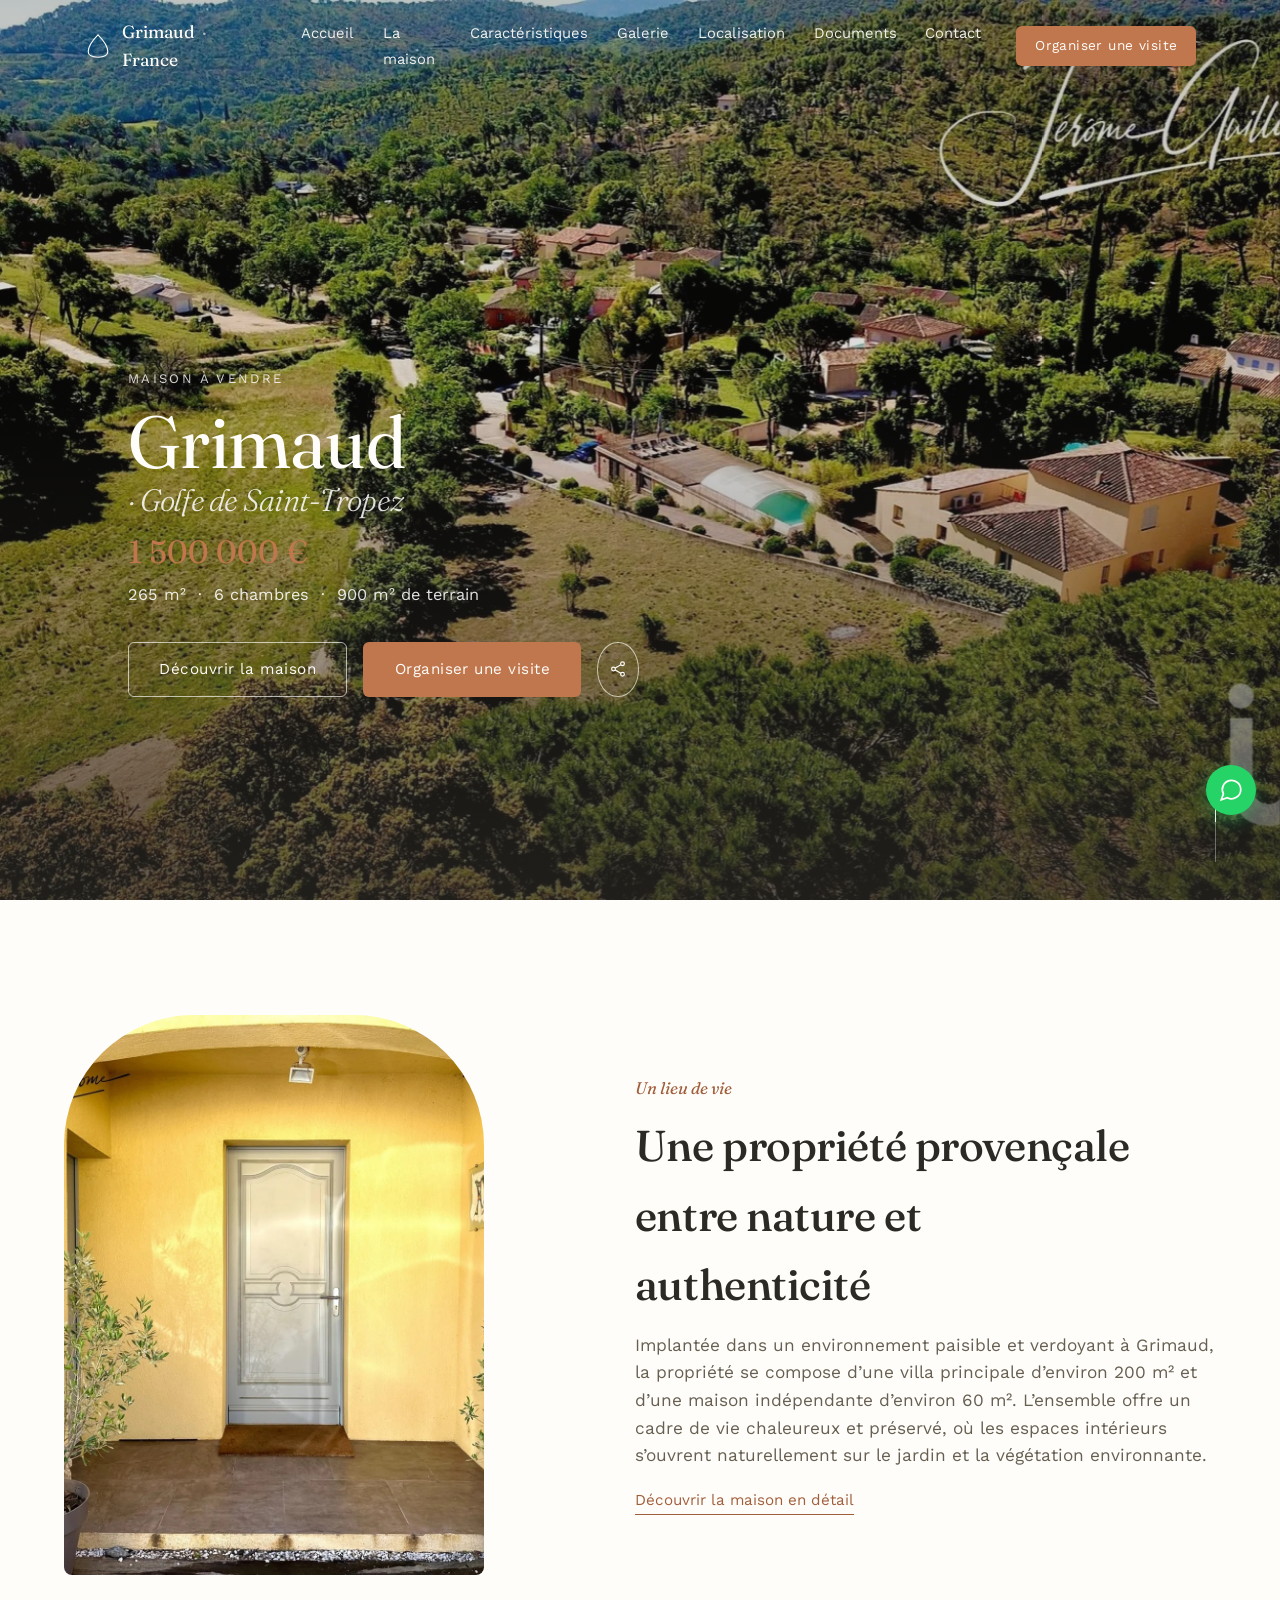
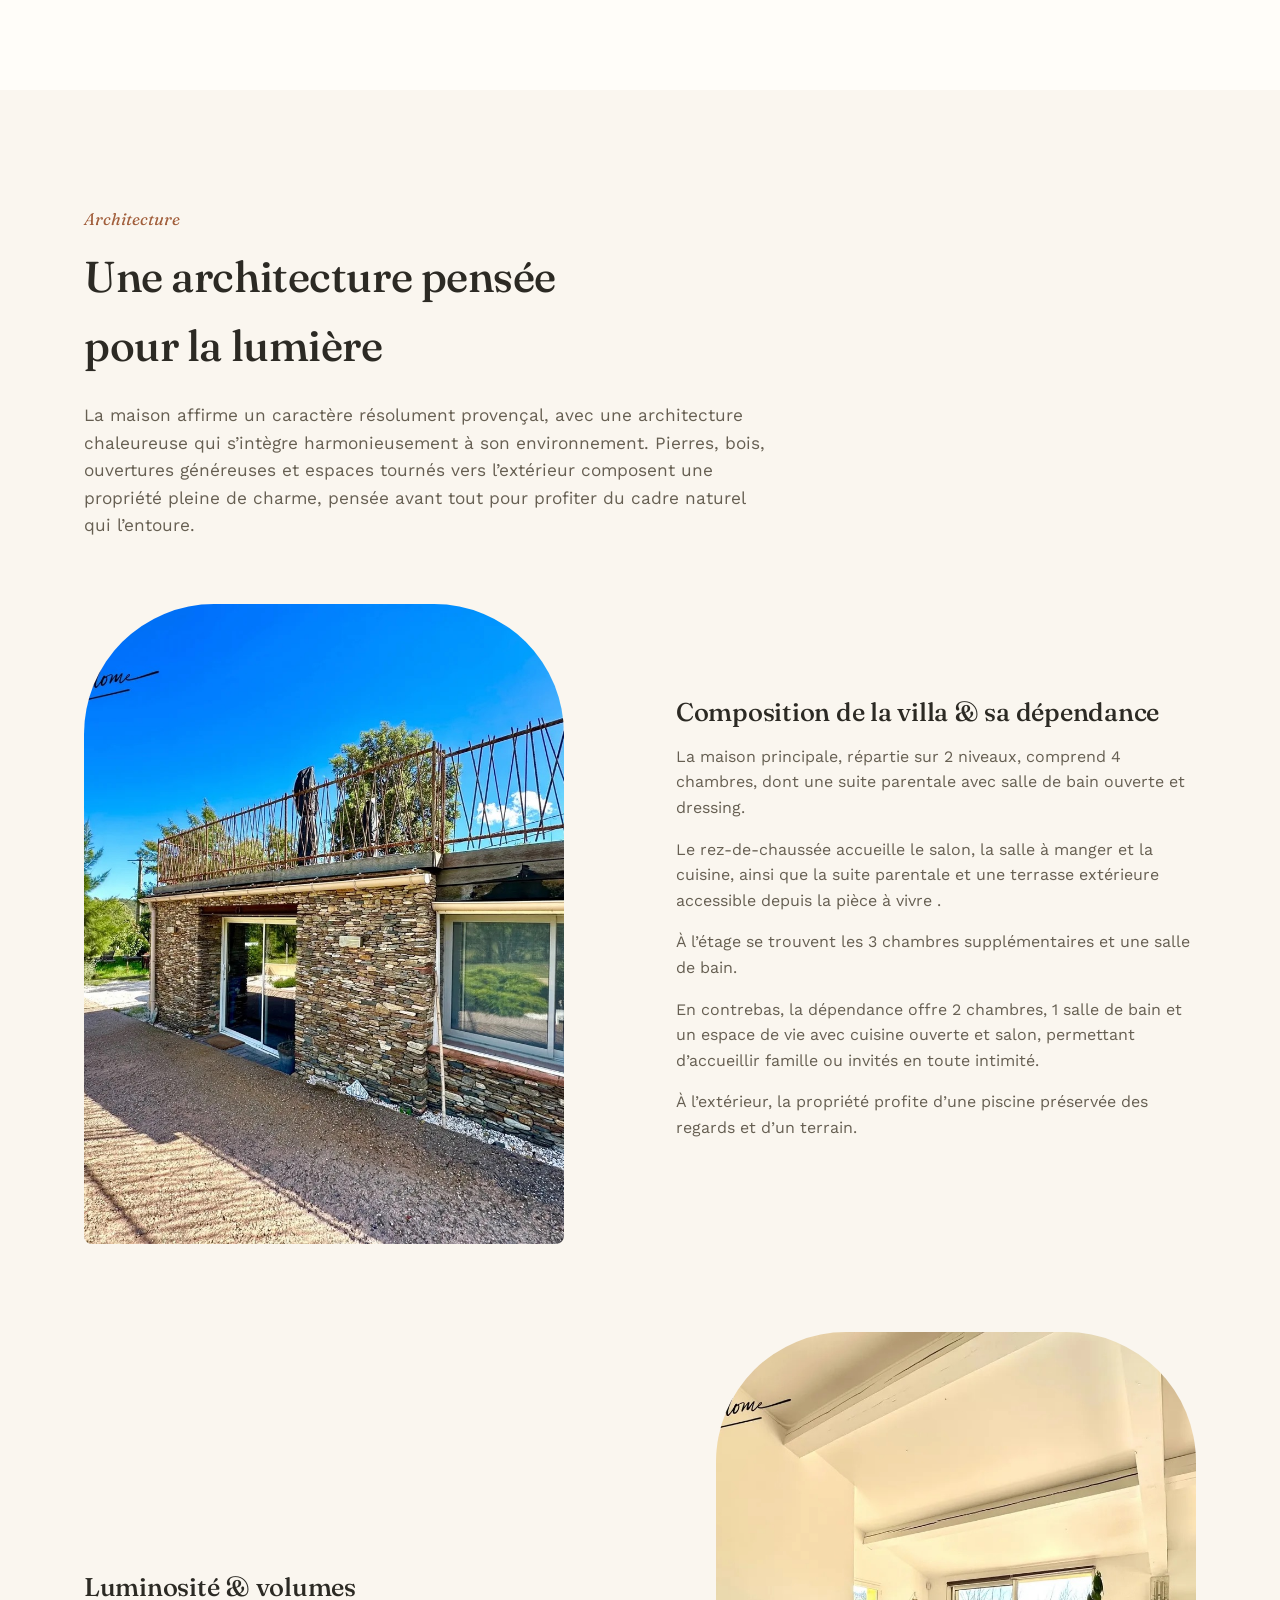
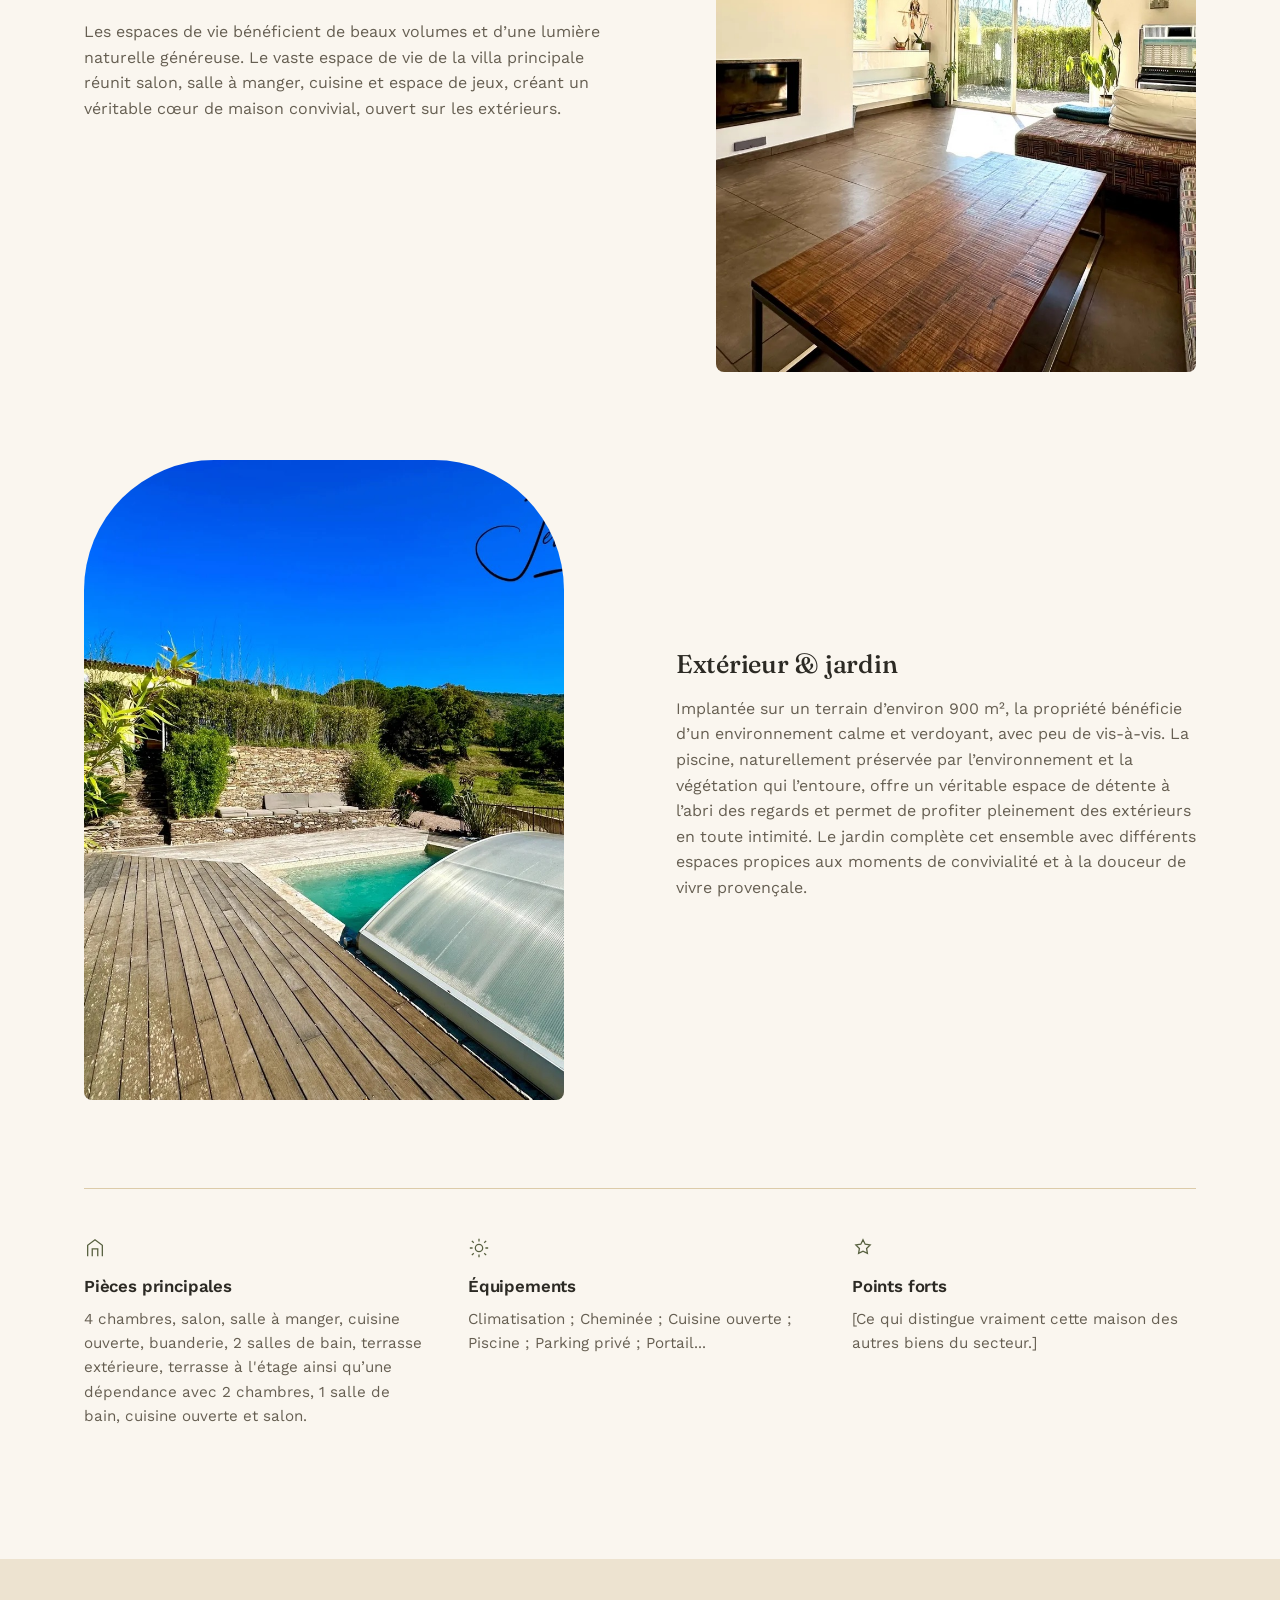
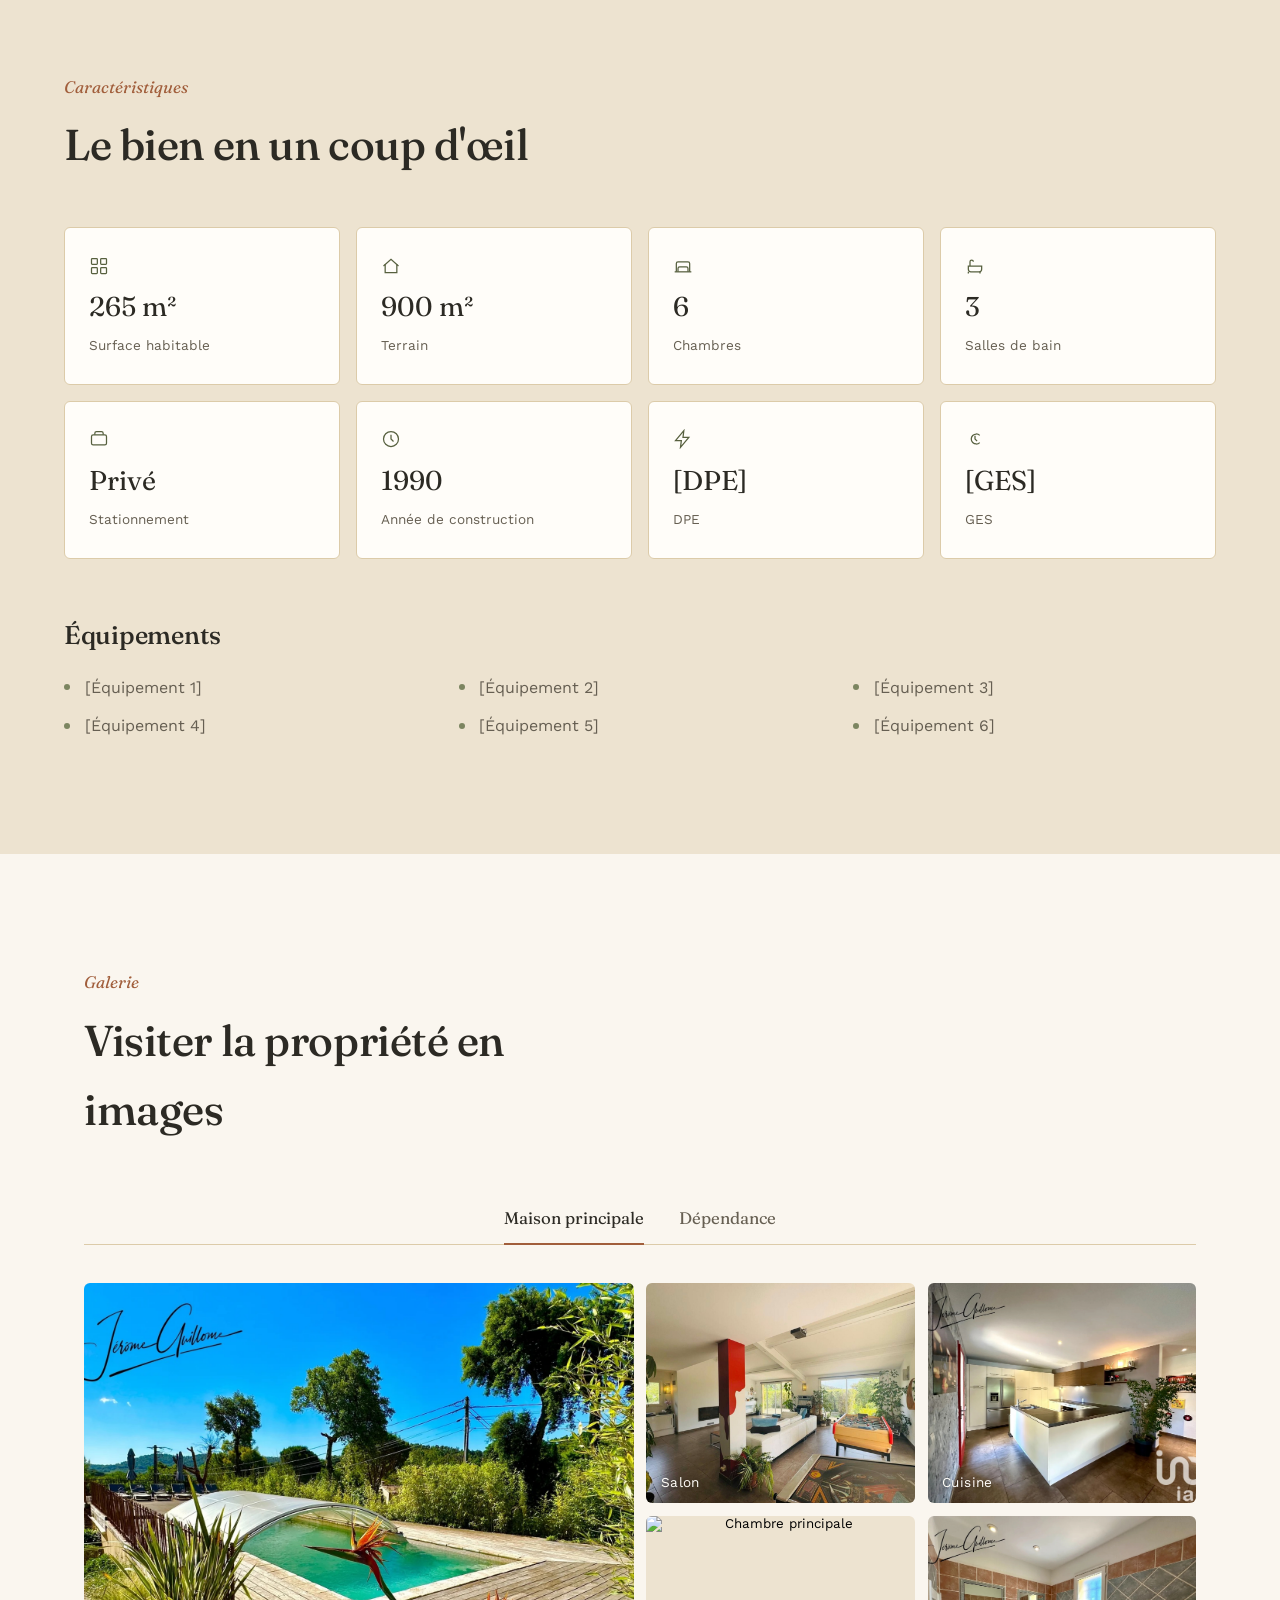
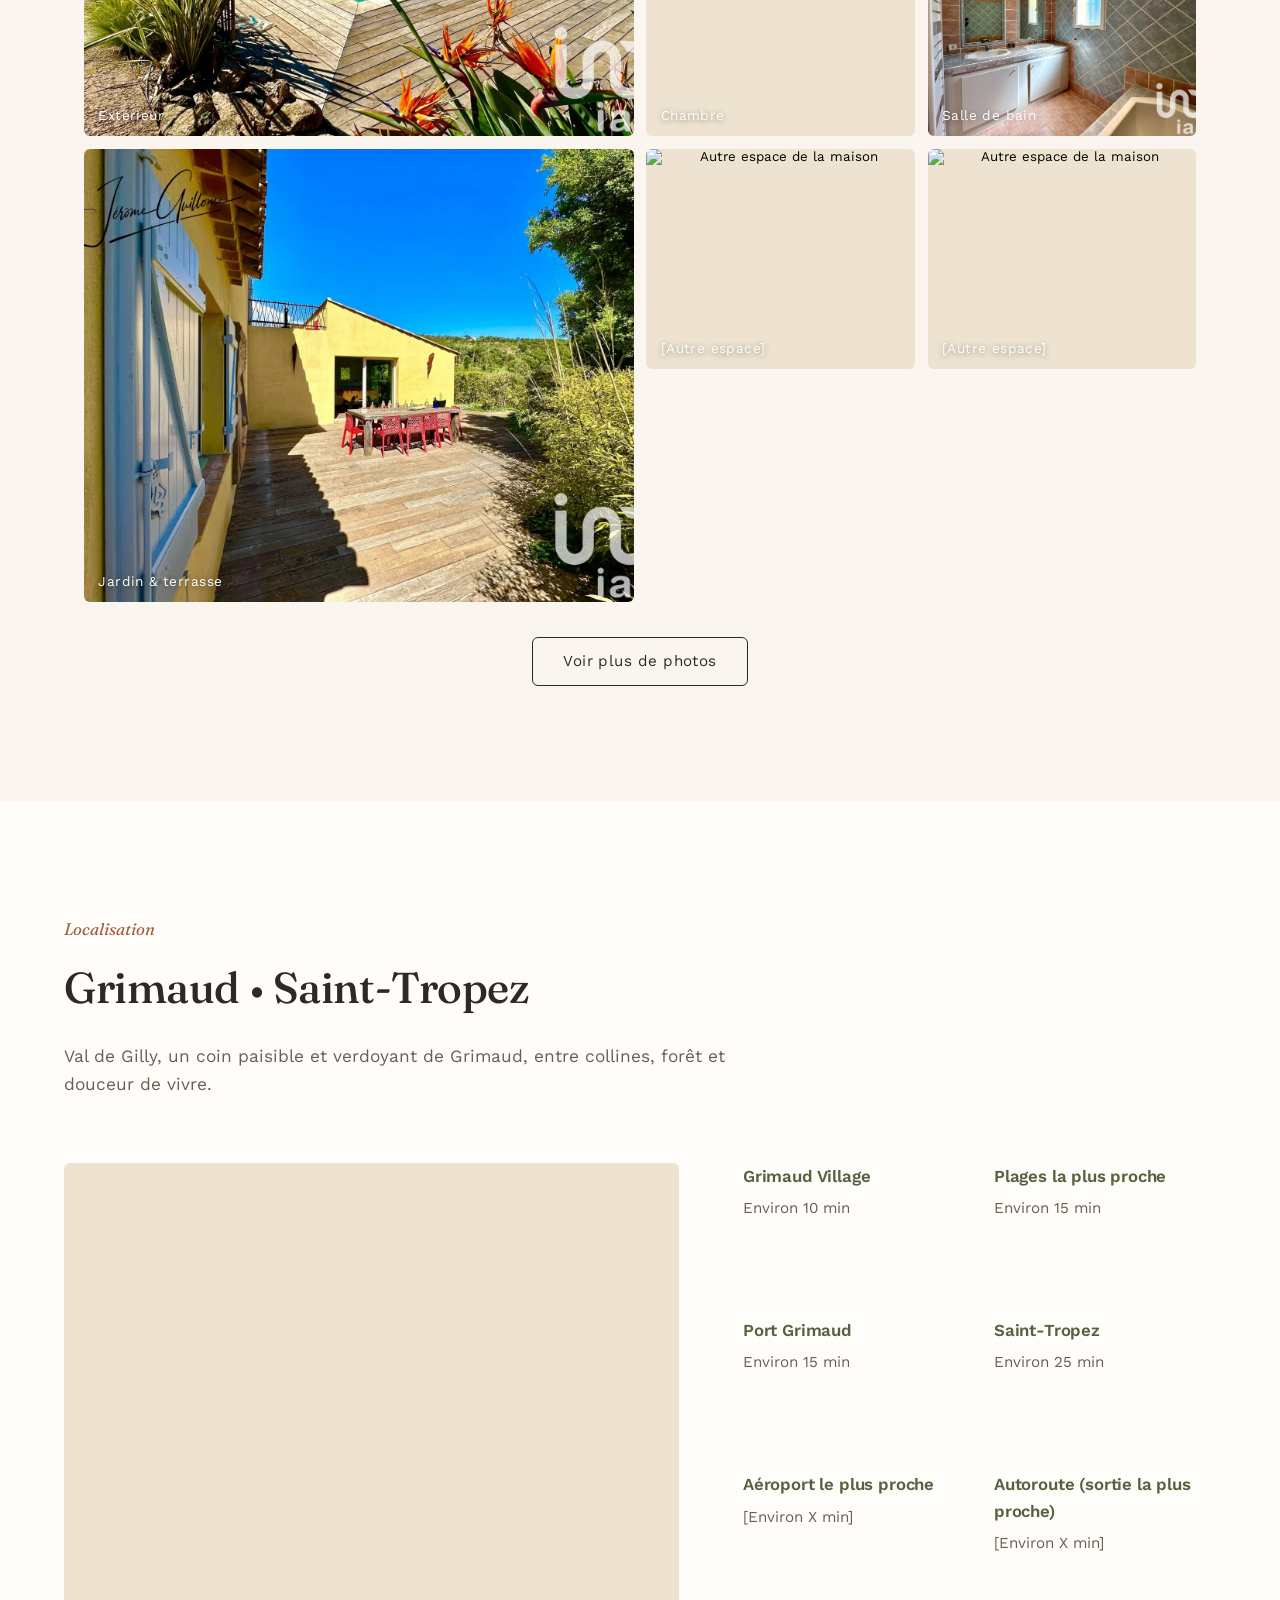
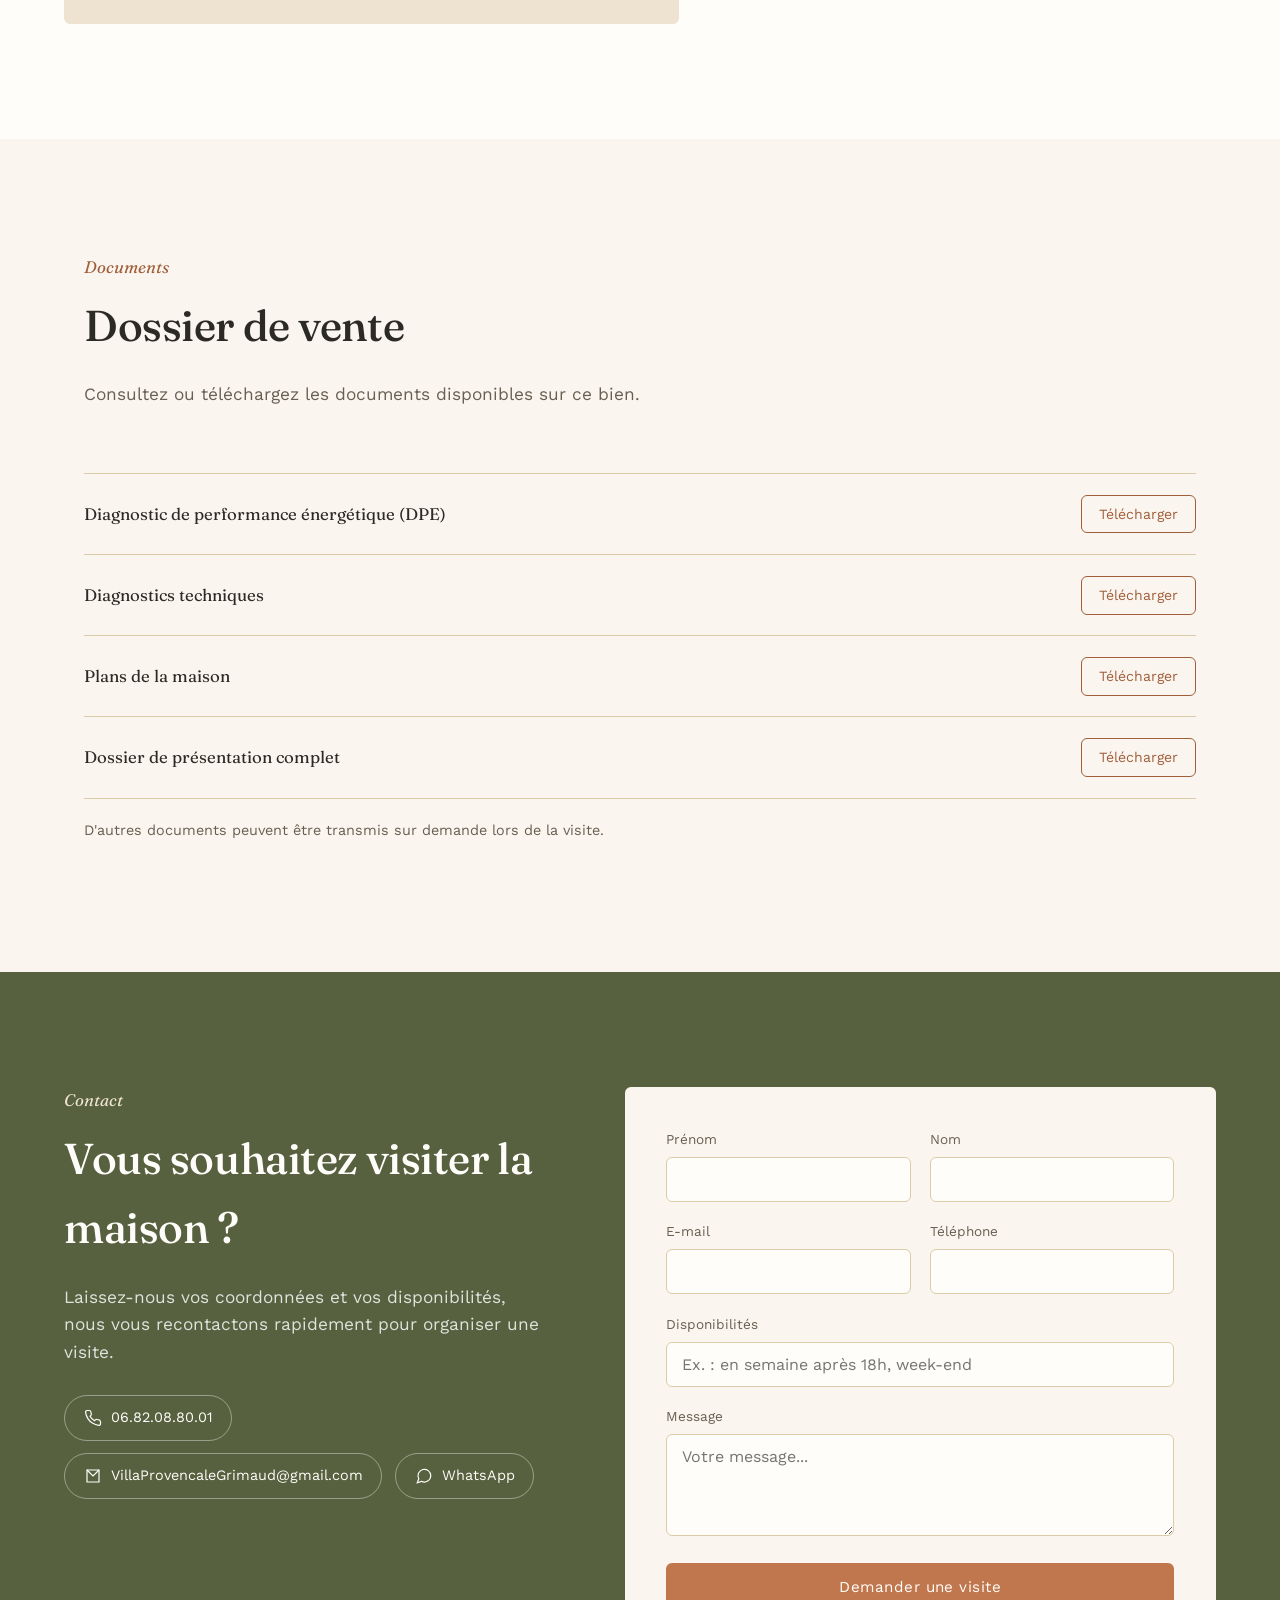
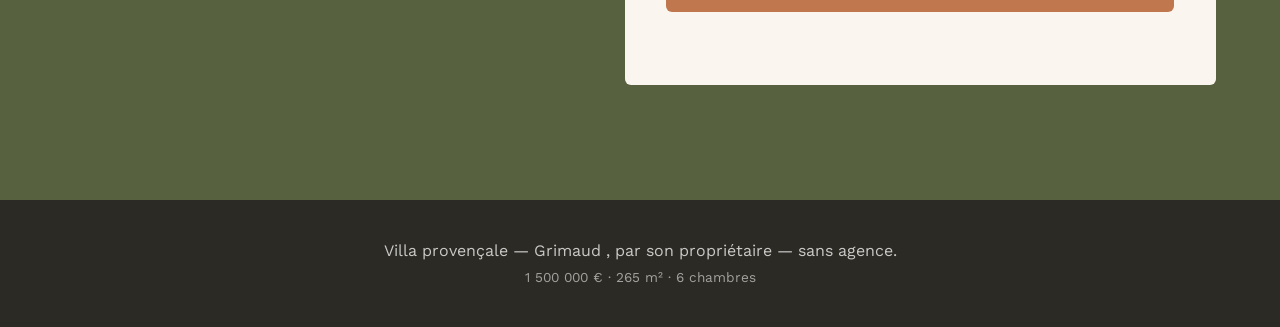
==== index.html @ c7e07964 "Add files via upload" ====
<!DOCTYPE html>
<html lang="fr">
<head>
<meta charset="UTF-8">
<meta name="viewport" content="width=device-width, initial-scale=1.0">
<title>Villa provençale — Gimaud | Vente directe par le propriétaire</title>
<meta name="description" content="Villa provençale au cœur de la nature à vendre à Grimaud , 265 m² sur 900 m² de terrain, vendue directement par son propriétaire, sans agence. Visite sur demande.">
<meta name="robots" content="index, follow">

<!-- Open Graph -->
<meta property="og:type" content="website">
<meta property="og:title" content="Villa provençale — Grimaud Golf de St-Tropez">
<meta property="og:description" content="265 m² · 6 chambres · 900 m² de terrain. Vente directe, sans agence.">
<meta property="og:image" content="images/hero.jpg">
<meta property="og:locale" content="fr_FR">

<!-- Twitter / réseaux sociaux : améliore l'aperçu quand le lien est partagé -->
<meta name="twitter:card" content="summary_large_image">
<meta name="twitter:title" content="Villa provençale — Grimaud Golf de St-Tropez">
<meta name="twitter:description" content="265 m² · 6 chambres · 900 m² de terrain. Vente directe, sans agence.">
<meta name="twitter:image" content="images/hero.jpg">

<!-- Couleur de la barre de navigateur sur mobile (Chrome Android / Safari iOS) -->
<meta name="theme-color" content="#FAF6EF">

<link rel="icon" href="data:image/svg+xml,%3Csvg xmlns='http://www.w3.org/2000/svg' viewBox='0 0 40 40'%3E%3Cpath d='M20 4 C 10 14, 6 20, 6 28 C 6 34, 13 36, 20 36 C 27 36, 34 34, 34 28 C 34 20, 30 14, 20 4 Z' fill='none' stroke='%232C2A24' stroke-width='2.2'/%3E%3C/svg%3E">
<link rel="preconnect" href="https://fonts.googleapis.com">
<link rel="preconnect" href="https://fonts.gstatic.com" crossorigin>
<link href="https://fonts.googleapis.com/css2?family=Fraunces:ital,opsz,wght@0,9..144,300;0,9..144,400;0,9..144,500;0,9..144,600;1,9..144,400&family=Work+Sans:wght@300;400;500;600&display=swap" rel="stylesheet">
<link rel="stylesheet" href="style.css">
<link rel="preload" as="image" href="images/hero.jpg" fetchpriority="high">

<script type="application/ld+json">
{
  "@context": "https://schema.org",
  "@type": "SingleFamilyResidence",
  "name": "Maison à vendre — Grimaud · Golfe de Saint-Tropez",
  "description": "Villa provençale au cœur de la nature À Grimaud, dans un environnement calme et verdoyant, cette charmante propriété offre un cadre de vie rare entre nature, authenticité et douceur de vivre provençale.La propriété se compose d’une villa principale d’environ 200 m² et d’une maison indépendante d’environ 60 m², idéale pour recevoir famille et amis ou pour préserver l’intimité de chacun. Entourée de verdure et agrémentée d’une belle piscine, la villa séduit par ses volumes généreux, ses espaces chaleureux et son atmosphère paisible, tout en restant à proximité du village de Grimaud et du Golfe de Saint-Tropez.",
  "address": {
    "@type": "PostalAddress",
    "addressLocality": "Grimaud",
    "addressRegion": "Golfe de Saint-Tropez",
    "addressCountry": "France"
  },
  "floorSize": {
    "@type": "QuantitativeValue",
    "value": "265",
    "unitCode": "MTK"
  },
  "numberOfRooms": "6",
  "offers": {
    "@type": "Offer",
    "price": "1500000",
    "priceCurrency": "EUR",
    "availability": "https://schema.org/InStock"
  }
}
</script>
</head>
<body>

<a class="skip-link" href="#contenu">Aller au contenu</a>

<!-- Barre de progression de lecture, discrète, en haut de l'écran -->
<div class="scroll-progress" id="scroll-progress" aria-hidden="true"></div>

<!-- ===================== NAVIGATION ===================== -->
<header class="site-header" id="site-header">
  <div class="header-inner">
    <a href="#accueil" class="brand">
      <span class="brand-mark" aria-hidden="true">
        <svg viewBox="0 0 40 40" width="28" height="28"><path d="M20 4 C 10 14, 6 20, 6 28 C 6 34, 13 36, 20 36 C 27 36, 34 34, 34 28 C 34 20, 30 14, 20 4 Z" fill="none" stroke="currentColor" stroke-width="1.6"/></svg>
      </span>
      <span class="brand-name">Grimaud<span class="brand-dot">·</span> France</span>
    </a>

    <nav class="main-nav" id="main-nav" aria-label="Navigation principale">
      <ul>
        <li><a href="#accueil">Accueil</a></li>
        <li><a href="#maison">La maison</a></li>
        <li><a href="#caracteristiques">Caractéristiques</a></li>
        <li><a href="#galerie">Galerie</a></li>
        <li><a href="#localisation">Localisation</a></li>
        <li><a href="#documents">Documents</a></li>
        <li><a href="#contact">Contact</a></li>
      </ul>
      <a href="#contact" class="btn btn-primary btn-small nav-cta">Organiser une visite</a>
    </nav>

    <button class="nav-toggle" id="nav-toggle" aria-expanded="false" aria-controls="main-nav" aria-label="Ouvrir le menu">
      <span></span><span></span><span></span>
    </button>
  </div>
</header>

<main id="contenu">

  <!-- ===================== HERO ===================== -->
  <section class="hero" id="accueil">
    <div class="hero-media">
      <img src="images/hero.jpg" alt="Vue principale de la maison à [VILLE]" id="hero-img">
    </div>
    <div class="hero-veil" aria-hidden="true"></div>
    <div class="hero-content">
      <p class="hero-eyebrow">Maison à vendre</p>
      <h1 class="hero-title">Grimaud<br><span>· Golfe de Saint-Tropez</span></h1>
      <p class="hero-price">1 500 000 €</p>
      <p class="hero-meta">265 m² &nbsp;·&nbsp; 6 chambres &nbsp;·&nbsp; 900 m² de terrain</p>
      <div class="hero-actions">
        <a href="#maison" class="btn btn-ghost-light">Découvrir la maison</a>
        <a href="#contact" class="btn btn-primary">Organiser une visite</a>
        <button type="button" class="btn btn-icon-light" id="share-btn" aria-label="Partager cette annonce">
          <svg viewBox="0 0 24 24" width="18" height="18" fill="none" stroke="currentColor" stroke-width="1.6"><circle cx="18" cy="5" r="2.5"/><circle cx="6" cy="12" r="2.5"/><circle cx="18" cy="19" r="2.5"/><path d="M8.2 10.8l7.6-4.4M8.2 13.2l7.6 4.4"/></svg>
        </button>
      </div>
    </div>
    <a href="#presentation" class="scroll-cue" aria-label="Défiler vers la présentation">
      <span></span>
    </a>
  </section>

  <!-- ===================== PRESENTATION COURTE ===================== -->
  <section class="presentation" id="presentation">
    <div class="presentation-grid">
      <div class="presentation-image arch-frame">
        <img src="images/presentation.jpg" alt="Façade et jardin de la maison" loading="lazy">
      </div>
      <div class="presentation-text">
        <p class="section-label">Un lieu de vie</p>
        <h2>Une propriété provençale entre nature et authenticité</h2>
        <p class="lead">Implantée dans un environnement paisible et verdoyant à Grimaud, la propriété se compose d’une villa principale d’environ 200 m² et d’une maison indépendante d’environ 60 m². L’ensemble offre un cadre de vie chaleureux et préservé, où les espaces intérieurs s’ouvrent naturellement sur le jardin et la végétation environnante.</p>
        <a href="#maison" class="text-link">Découvrir la maison en détail</a>
      </div>
    </div>
  </section>

  <!-- ===================== LA MAISON ===================== -->
  <section class="maison" id="maison">
    <div class="section-intro">
      <p class="section-label">Architecture</p>
      <h2>Une architecture pensée pour la lumière</h2>
      <p class="lead">La maison affirme un caractère résolument provençal, avec une architecture chaleureuse qui s’intègre harmonieusement à son environnement. Pierres, bois, ouvertures généreuses et espaces tournés vers l’extérieur composent une propriété pleine de charme, pensée avant tout pour profiter du cadre naturel qui l’entoure.</p>
    </div>

    <div class="feature-row">
      <div class="feature-image arch-frame">
        <img src="images/architecture.jpg" alt="Architecture extérieure de la maison" loading="lazy">
      </div>
      <div class="feature-text">
        <h3>Composition de la villa & sa dépendance</h3>
        <p>La maison principale, répartie sur 2 niveaux, comprend 4 chambres, dont une suite parentale avec salle de bain ouverte et dressing. 
          <p>Le rez-de-chaussée accueille le salon, la salle à manger et la cuisine, ainsi que la suite parentale et une terrasse extérieure accessible depuis la pièce à vivre .</p> 
         <p> À l’étage se trouvent les 3 chambres supplémentaires et une salle de bain.</p>
         <p>En contrebas, la dépendance offre 2 chambres, 1 salle de bain et un espace de vie avec cuisine ouverte et salon, permettant d’accueillir famille ou invités en toute intimité.</p> 
         <p>À l’extérieur, la propriété profite d’une piscine préservée des regards et d’un terrain.</p>
      </div>
    </div>

    <div class="feature-row reverse">
      <div class="feature-image arch-frame">
        <img src="images/luminosite.jpg" alt="Salon lumineux de la maison" loading="lazy">
      </div>
      <div class="feature-text">
        <h3>Luminosité &amp; volumes</h3>
        <p>Les espaces de vie bénéficient de beaux volumes et d’une lumière naturelle généreuse. Le vaste espace de vie de la villa principale réunit salon, salle à manger, cuisine et espace de jeux, créant un véritable cœur de maison convivial, ouvert sur les extérieurs.</p>
      </div>
    </div>

    <div class="feature-row">
      <div class="feature-image arch-frame">
        <img src="images/exterieur.jpg" alt="Extérieur et jardin de la maison" loading="lazy">
      </div>
      <div class="feature-text">
        <h3>Extérieur &amp; jardin</h3>
        <p>Implantée sur un terrain d’environ 900 m², la propriété bénéficie d’un environnement calme et verdoyant, avec peu de vis-à-vis. La piscine, naturellement préservée par l’environnement et la végétation qui l’entoure, offre un véritable espace de détente à l’abri des regards et permet de profiter pleinement des extérieurs en toute intimité. Le jardin complète cet ensemble avec différents espaces propices aux moments de convivialité et à la douceur de vivre provençale.</p>
      </div>
    </div>

    <div class="highlights">
      <div class="highlight">
        <span class="highlight-icon" aria-hidden="true">
          <svg viewBox="0 0 24 24" width="22" height="22" fill="none" stroke="currentColor" stroke-width="1.4"><path d="M4 21V9l8-6 8 6v12"/><path d="M9 21v-8h6v8"/></svg>
        </span>
        <h4>Pièces principales</h4>
        <p>4 chambres, salon, salle à manger, cuisine ouverte, buanderie, 2 salles de bain, terrasse extérieure, terrasse à l'étage ainsi qu’une dépendance avec 2 chambres, 1 salle de bain, cuisine ouverte et salon.</p>
      </div>
      <div class="highlight">
        <span class="highlight-icon" aria-hidden="true">
          <svg viewBox="0 0 24 24" width="22" height="22" fill="none" stroke="currentColor" stroke-width="1.4"><circle cx="12" cy="12" r="4"/><path d="M12 2v3M12 19v3M4.2 4.2l2.1 2.1M17.7 17.7l2.1 2.1M2 12h3M19 12h3M4.2 19.8l2.1-2.1M17.7 6.3l2.1-2.1"/></svg>
        </span>
        <h4>Équipements</h4>
        <p>Climatisation ; Cheminée ; Cuisine ouverte ; Piscine ; Parking privé ; Portail...</p>
      </div>
      <div class="highlight">
        <span class="highlight-icon" aria-hidden="true">
          <svg viewBox="0 0 24 24" width="22" height="22" fill="none" stroke="currentColor" stroke-width="1.4"><path d="M12 3l2.4 4.9 5.4.8-3.9 3.8.9 5.4-4.8-2.5-4.8 2.5.9-5.4-3.9-3.8 5.4-.8z"/></svg>
        </span>
        <h4>Points forts</h4>
        <p>[Ce qui distingue vraiment cette maison des autres biens du secteur.]</p>
      </div>
    </div>
  </section>

  <!-- ===================== CARACTERISTIQUES ===================== -->
  <section class="caracteristiques" id="caracteristiques">
    <div class="section-intro">
      <p class="section-label">Caractéristiques</p>
      <h2>Le bien en un coup d'œil</h2>
    </div>

    <ul class="stats-grid">
      <li class="stat">
        <span class="stat-icon" aria-hidden="true"><svg viewBox="0 0 24 24" width="20" height="20" fill="none" stroke="currentColor" stroke-width="1.5"><rect x="3" y="3" width="7" height="7" rx="1"/><rect x="14" y="3" width="7" height="7" rx="1"/><rect x="3" y="14" width="7" height="7" rx="1"/><rect x="14" y="14" width="7" height="7" rx="1"/></svg></span>
        <span class="stat-value">265 m²</span><span class="stat-label">Surface habitable</span>
      </li>
      <li class="stat">
        <span class="stat-icon" aria-hidden="true"><svg viewBox="0 0 24 24" width="20" height="20" fill="none" stroke="currentColor" stroke-width="1.5"><path d="M3 12l9-8 9 8"/><path d="M5 10v10h14V10"/></svg></span>
        <span class="stat-value">900 m²</span><span class="stat-label">Terrain</span>
      </li>
      <li class="stat">
        <span class="stat-icon" aria-hidden="true"><svg viewBox="0 0 24 24" width="20" height="20" fill="none" stroke="currentColor" stroke-width="1.5"><path d="M4 19V9a2 2 0 0 1 2-2h12a2 2 0 0 1 2 2v10"/><path d="M2 19h20"/><path d="M6 19v-4a2 2 0 0 1 2-2h8a2 2 0 0 1 2 2v4"/></svg></span>
        <span class="stat-value">6</span><span class="stat-label">Chambres</span>
      </li>
      <li class="stat">
        <span class="stat-icon" aria-hidden="true"><svg viewBox="0 0 24 24" width="20" height="20" fill="none" stroke="currentColor" stroke-width="1.5"><path d="M4 12h16v4a3 3 0 0 1-3 3H7a3 3 0 0 1-3-3v-4z"/><path d="M6 12V7a2 2 0 0 1 4 0"/><path d="M4 19v2M18 19v2"/></svg></span>
        <span class="stat-value">3</span><span class="stat-label">Salles de bain</span>
      </li>
      <li class="stat">
        <span class="stat-icon" aria-hidden="true"><svg viewBox="0 0 24 24" width="20" height="20" fill="none" stroke="currentColor" stroke-width="1.5"><rect x="3" y="7" width="18" height="12" rx="2"/><path d="M7 7V5a2 2 0 0 1 2-2h6a2 2 0 0 1 2 2v2"/></svg></span>
        <span class="stat-value">Privé</span><span class="stat-label">Stationnement</span>
      </li>
      <li class="stat">
        <span class="stat-icon" aria-hidden="true"><svg viewBox="0 0 24 24" width="20" height="20" fill="none" stroke="currentColor" stroke-width="1.5"><circle cx="12" cy="12" r="9"/><path d="M12 7v5l3 3"/></svg></span>
        <span class="stat-value">1990</span><span class="stat-label">Année de construction</span>
      </li>
      <li class="stat">
        <span class="stat-icon" aria-hidden="true"><svg viewBox="0 0 24 24" width="20" height="20" fill="none" stroke="currentColor" stroke-width="1.5"><path d="M13 2 3 14h7l-1 8 10-12h-7l1-8z"/></svg></span>
        <span class="stat-value">[DPE]</span><span class="stat-label">DPE</span>
      </li>
      <li class="stat">
        <span class="stat-icon" aria-hidden="true"><svg viewBox="0 0 24 24" width="20" height="20" fill="none" stroke="currentColor" stroke-width="1.5"><path d="M17.7 7.7a6 6 0 1 0 0 8.6"/><path d="M12 8v4l2.5 2.5"/></svg></span>
        <span class="stat-value">[GES]</span><span class="stat-label">GES</span>
      </li>
    </ul>

    <div class="equipements">
      <h3>Équipements</h3>
      <ul class="equip-list">
        <li>[Équipement 1]</li>
        <li>[Équipement 2]</li>
        <li>[Équipement 3]</li>
        <li>[Équipement 4]</li>
        <li>[Équipement 5]</li>
        <li>[Équipement 6]</li>
      </ul>
    </div>
  </section>

  <!-- ===================== GALERIE ===================== -->
  <section class="galerie" id="galerie">
    <div class="section-intro">
      <p class="section-label">Galerie</p>
      <h2>Visiter la propriété en images</h2>
    </div>

    <!-- Onglets pour basculer entre les deux albums.
         Pour ajouter un 3e album (ex. "Jardin & piscine") :
         1) copie un bouton .gallery-tab avec un nouveau data-target
         2) copie un bloc .gallery-album avec ce même id -->
    <div class="gallery-tabs" role="tablist">
      <button type="button" class="gallery-tab is-active" data-target="gallery-maison" role="tab" aria-selected="true">Maison principale</button>
      <button type="button" class="gallery-tab" data-target="gallery-dependance" role="tab" aria-selected="false">Dépendance</button>
    </div>

    <!-- ===== Album : Maison principale ===== -->
    <div class="gallery-album is-active" id="gallery-maison">
      <div class="gallery-grid" id="gallery-grid-maison">
        <button class="gallery-item large" data-full="images/gallery-exterieur.jpg">
          <img src="images/gallery-exterieur.jpg" alt="Extérieur de la maison" loading="lazy">
          <span class="gallery-caption">Extérieur</span>
        </button>
        <button class="gallery-item" data-full="images/gallery-salon.jpg">
          <img src="images/gallery-salon.jpg" alt="Salon" loading="lazy">
          <span class="gallery-caption">Salon</span>
        </button>
        <button class="gallery-item" data-full="images/gallery-cuisine.jpg">
          <img src="images/gallery-cuisine.jpg" alt="Cuisine" loading="lazy">
          <span class="gallery-caption">Cuisine</span>
        </button>
        <button class="gallery-item" data-full="images/gallery-chambre1.jpg">
          <img src="images/gallery-chambre1.jpg" alt="Chambre principale" loading="lazy">
          <span class="gallery-caption">Chambre</span>
        </button>
        <button class="gallery-item" data-full="images/gallery-sdb.jpg">
          <img src="images/gallery-sdb.jpg" alt="Salle de bain" loading="lazy">
          <span class="gallery-caption">Salle de bain</span>
        </button>
        <button class="gallery-item large" data-full="images/gallery-jardin.jpg">
          <img src="images/gallery-jardin.jpg" alt="Jardin et terrasse" loading="lazy">
          <span class="gallery-caption">Jardin &amp; terrasse</span>
        </button>
        <button class="gallery-item" data-full="images/gallery-autre1.jpg">
          <img src="images/gallery-autre1.jpg" alt="Autre espace de la maison" loading="lazy">
          <span class="gallery-caption">[Autre espace]</span>
        </button>
        <button class="gallery-item" data-full="images/gallery-autre2.jpg">
          <img src="images/gallery-autre2.jpg" alt="Autre espace de la maison" loading="lazy">
          <span class="gallery-caption">[Autre espace]</span>
        </button>

        <!-- ============================================================
             PHOTOS SUPPLÉMENTAIRES DE LA MAISON PRINCIPALE
             Masquées par défaut, révélées par "Voir plus de photos".
             Pour ajouter une photo : copie un bloc <button> ci-dessous,
             change data-full / src / alt / gallery-caption, garde la
             classe "gallery-item--extra". Autant de blocs que tu veux.
        ============================================================= -->
        <button class="gallery-item gallery-item--extra" data-full="images/gallery-extra1.jpg">
          <img src="images/gallery-extra1.jpg" alt="Photo supplémentaire de la maison" loading="lazy">
          <span class="gallery-caption">[Légende]</span>
        </button>
        <button class="gallery-item gallery-item--extra" data-full="images/gallery-extra2.jpg">
          <img src="images/gallery-extra2.jpg" alt="Photo supplémentaire de la maison" loading="lazy">
          <span class="gallery-caption">[Légende]</span>
        </button>
        <button class="gallery-item gallery-item--extra" data-full="images/gallery-extra3.jpg">
          <img src="images/gallery-extra3.jpg" alt="Photo supplémentaire de la maison" loading="lazy">
          <span class="gallery-caption">[Légende]</span>
        </button>
        <button class="gallery-item gallery-item--extra" data-full="images/gallery-extra4.jpg">
          <img src="images/gallery-extra4.jpg" alt="Photo supplémentaire de la maison" loading="lazy">
          <span class="gallery-caption">[Légende]</span>
        </button>
        <button class="gallery-item gallery-item--extra" data-full="images/gallery-extra5.jpg">
          <img src="images/gallery-extra5.jpg" alt="Photo supplémentaire de la maison" loading="lazy">
          <span class="gallery-caption">[Légende]</span>
        </button>
        <button class="gallery-item gallery-item--extra" data-full="images/gallery-extra6.jpg">
          <img src="images/gallery-extra6.jpg" alt="Photo supplémentaire de la maison" loading="lazy">
          <span class="gallery-caption">[Légende]</span>
        </button>
        <button class="gallery-item gallery-item--extra" data-full="images/gallery-extra7.jpg">
          <img src="images/gallery-extra7.jpg" alt="Photo supplémentaire de la maison" loading="lazy">
          <span class="gallery-caption">[Légende]</span>
        </button>
        <button class="gallery-item gallery-item--extra" data-full="images/gallery-extra8.jpg">
          <img src="images/gallery-extra8.jpg" alt="Photo supplémentaire de la maison" loading="lazy">
          <span class="gallery-caption">[Légende]</span>
        </button>
      </div>

      <div class="gallery-more" id="gallery-more-wrap-maison">
        <button type="button" class="btn btn-outline gallery-more-btn" data-grid="gallery-grid-maison">Voir plus de photos</button>
      </div>
    </div>

    <!-- ===== Album : Dépendance ===== -->
    <div class="gallery-album" id="gallery-dependance" hidden>
      <div class="gallery-grid" id="gallery-grid-dependance">
        <button class="gallery-item large" data-full="images/gallery-dependance-exterieur.jpg">
          <img src="images/gallery-dependance-exterieur.jpg" alt="Extérieur de la dépendance" loading="lazy">
          <span class="gallery-caption">Extérieur</span>
        </button>
        <button class="gallery-item" data-full="images/gallery-dependance-salon.jpg">
          <img src="images/gallery-dependance-salon.jpg" alt="Salon de la dépendance" loading="lazy">
          <span class="gallery-caption">Salon</span>
        </button>
        <button class="gallery-item" data-full="images/gallery-dependance-cuisine.jpg">
          <img src="images/gallery-dependance-cuisine.jpg" alt="Cuisine de la dépendance" loading="lazy">
          <span class="gallery-caption">Cuisine</span>
        </button>
        <button class="gallery-item" data-full="images/gallery-dependance-chambre1.jpg">
          <img src="images/gallery-dependance-chambre1.jpg" alt="Chambre 1 de la dépendance" loading="lazy">
          <span class="gallery-caption">Chambre 1</span>
        </button>
        <button class="gallery-item" data-full="images/gallery-dependance-chambre2.jpg">
          <img src="images/gallery-dependance-chambre2.jpg" alt="Chambre 2 de la dépendance" loading="lazy">
          <span class="gallery-caption">Chambre 2</span>
        </button>
        <button class="gallery-item" data-full="images/gallery-dependance-sdb.jpg">
          <img src="images/gallery-dependance-sdb.jpg" alt="Salle de bain de la dépendance" loading="lazy">
          <span class="gallery-caption">Salle de bain</span>
        </button>

        <!-- ============================================================
             PHOTOS SUPPLÉMENTAIRES DE LA DÉPENDANCE
             Même principe que pour la maison principale : masquées
             par défaut, révélées par "Voir plus de photos".
        ============================================================= -->
        <button class="gallery-item gallery-item--extra" data-full="images/gallery-dependance-extra1.jpg">
          <img src="images/gallery-dependance-extra1.jpg" alt="Photo supplémentaire de la dépendance" loading="lazy">
          <span class="gallery-caption">[Légende]</span>
        </button>
        <button class="gallery-item gallery-item--extra" data-full="images/gallery-dependance-extra2.jpg">
          <img src="images/gallery-dependance-extra2.jpg" alt="Photo supplémentaire de la dépendance" loading="lazy">
          <span class="gallery-caption">[Légende]</span>
        </button>
        <button class="gallery-item gallery-item--extra" data-full="images/gallery-dependance-extra3.jpg">
          <img src="images/gallery-dependance-extra3.jpg" alt="Photo supplémentaire de la dépendance" loading="lazy">
          <span class="gallery-caption">[Légende]</span>
        </button>
        <button class="gallery-item gallery-item--extra" data-full="images/gallery-dependance-extra4.jpg">
          <img src="images/gallery-dependance-extra4.jpg" alt="Photo supplémentaire de la dépendance" loading="lazy">
          <span class="gallery-caption">[Légende]</span>
        </button>
      </div>

      <div class="gallery-more" id="gallery-more-wrap-dependance">
        <button type="button" class="btn btn-outline gallery-more-btn" data-grid="gallery-grid-dependance">Voir plus de photos</button>
      </div>
    </div>
  </section>

  <!-- ===================== LIGHTBOX ===================== -->
  <div class="lightbox" id="lightbox" role="dialog" aria-modal="true" aria-label="Photo agrandie" hidden>
    <button class="lightbox-close" id="lightbox-close" aria-label="Fermer">&times;</button>
    <button class="lightbox-prev" id="lightbox-prev" aria-label="Photo précédente">&#8249;</button>
    <img src="" alt="" id="lightbox-img">
    <button class="lightbox-next" id="lightbox-next" aria-label="Photo suivante">&#8250;</button>
    <span class="lightbox-counter" id="lightbox-counter"></span>
  </div>

  <!-- Bouton "remonter en haut", apparaît après un peu de défilement -->
  <button type="button" class="back-to-top" id="back-to-top" aria-label="Remonter en haut de la page">
    <svg viewBox="0 0 24 24" width="20" height="20" fill="none" stroke="currentColor" stroke-width="2"><path d="M12 19V5"/><path d="M5 12l7-7 7 7"/></svg>
  </button>

  <!-- Bouton WhatsApp flottant, toujours accessible -->
  <a href="https://wa.me/+330682088001" class="floating-whatsapp" target="_blank" rel="noopener" aria-label="Contacter par WhatsApp">
    <svg viewBox="0 0 24 24" width="26" height="26" fill="none" stroke="currentColor" stroke-width="1.6"><path d="M21 11.5a8.5 8.5 0 0 1-12.4 7.6L3 21l2-5.4A8.5 8.5 0 1 1 21 11.5z"/></svg>
  </a>

  <!-- Barre de contact fixe en bas, visible sur mobile une fois le hero dépassé -->
  <div class="mobile-cta-bar" id="mobile-cta-bar">
    <a href="tel:+330682088001" class="mobile-cta-btn" aria-label="Appeler">
      <svg viewBox="0 0 24 24" width="20" height="20" fill="none" stroke="currentColor" stroke-width="1.6"><path d="M22 16.9v3a2 2 0 0 1-2.2 2 19.8 19.8 0 0 1-8.6-3.1 19.5 19.5 0 0 1-6-6A19.8 19.8 0 0 1 2.1 4.2 2 2 0 0 1 4.1 2h3a2 2 0 0 1 2 1.7c.1.9.3 1.8.6 2.7a2 2 0 0 1-.5 2.1L8 9.7a16 16 0 0 0 6 6l1.2-1.2a2 2 0 0 1 2.1-.5c.9.3 1.8.5 2.7.6a2 2 0 0 1 1.7 2z"/></svg>
      Appeler
    </a>
    <a href="#contact" class="mobile-cta-btn mobile-cta-btn--primary">Organiser une visite</a>
  </div>

  <!-- ===================== LOCALISATION ===================== -->
  <section class="localisation" id="localisation">
    <div class="section-intro">
      <p class="section-label">Localisation</p>
      <h2>Grimaud • Saint-Tropez </h2>
      <p class="lead">Val de Gilly, un coin paisible et verdoyant de Grimaud, entre collines, forêt et douceur de vivre.</p>
    </div>

    <div class="localisation-grid">
      <div class="map-frame">
        <iframe
          title="Carte de localisation de la maison"
          src="https://www.google.com/maps?q=[ADRESSE OU VILLE]&output=embed"
          loading="lazy"
          referrerpolicy="no-referrer-when-downgrade">
        </iframe>
      </div>
      <div class="localisation-infos">
        <div class="loc-block">
          <h4>Grimaud Village</h4>
          <p>Environ 10 min</p>
        </div>
        <div class="loc-block">
          <h4>Plages la plus proche</h4>
          <p>Environ 15 min</p>
        </div>
        <div class="loc-block">
          <h4>Port Grimaud</h4>
          <p>Environ 15 min</p>
        </div>
        <div class="loc-block">
          <h4>Saint-Tropez</h4>
          <p>Environ 25 min</p>
        </div>
        <div class="loc-block">
          <h4>Aéroport le plus proche</h4>
          <p>[Environ X min]</p>
        </div>
        <div class="loc-block">
          <h4>Autoroute (sortie la plus proche)</h4>
          <p>[Environ X min]</p>
        </div>
      </div>
    </div>
  </section>

  <!-- ===================== DOCUMENTS ===================== -->
  <section class="documents" id="documents">
    <div class="section-intro">
      <p class="section-label">Documents</p>
      <h2>Dossier de vente</h2>
      <p class="lead">Consultez ou téléchargez les documents disponibles sur ce bien.</p>
    </div>

    <ul class="documents-list">
      <li class="document-item">
        <span class="doc-name">Diagnostic de performance énergétique (DPE)</span>
        <a href="documents/dpe.pdf" class="doc-link" download>Télécharger</a>
      </li>
      <li class="document-item">
        <span class="doc-name">Diagnostics techniques</span>
        <a href="documents/diagnostics.pdf" class="doc-link" download>Télécharger</a>
      </li>
      <li class="document-item">
        <span class="doc-name">Plans de la maison</span>
        <a href="documents/plans.pdf" class="doc-link" download>Télécharger</a>
      </li>
      <li class="document-item">
        <span class="doc-name">Dossier de présentation complet</span>
        <a href="documents/dossier-presentation.pdf" class="doc-link" download>Télécharger</a>
      </li>
    </ul>
    <p class="documents-note">D'autres documents peuvent être transmis sur demande lors de la visite.</p>
  </section>

  <!-- ===================== CONTACT ===================== -->
  <section class="contact" id="contact">
    <div class="contact-grid">
      <div class="contact-intro">
        <p class="section-label">Contact</p>
        <h2>Vous souhaitez visiter la maison ?</h2>
        <p class="lead">Laissez-nous vos coordonnées et vos disponibilités, nous vous recontactons rapidement pour organiser une visite.</p>

        <div class="contact-direct">
          <a href="tel:+330682088001" class="contact-pill">
            <svg viewBox="0 0 24 24" width="18" height="18" fill="none" stroke="currentColor" stroke-width="1.6"><path d="M22 16.9v3a2 2 0 0 1-2.2 2 19.8 19.8 0 0 1-8.6-3.1 19.5 19.5 0 0 1-6-6A19.8 19.8 0 0 1 2.1 4.2 2 2 0 0 1 4.1 2h3a2 2 0 0 1 2 1.7c.1.9.3 1.8.6 2.7a2 2 0 0 1-.5 2.1L8 9.7a16 16 0 0 0 6 6l1.2-1.2a2 2 0 0 1 2.1-.5c.9.3 1.8.5 2.7.6a2 2 0 0 1 1.7 2z"/></svg>
            06.82.08.80.01
          </a>
          <a href="mailto:villaprovencalegrimaud@gmail.com" class="contact-pill">
            <svg viewBox="0 0 24 24" width="18" height="18" fill="none" stroke="currentColor" stroke-width="1.6"><path d="M4 4h16v16H4z"/><path d="m4 4 8 8 8-8"/></svg>
            VillaProvencaleGrimaud@gmail.com
          </a>
          <a href="https://wa.me/+330682088001" class="contact-pill" target="_blank" rel="noopener">
            <svg viewBox="0 0 24 24" width="18" height="18" fill="none" stroke="currentColor" stroke-width="1.6"><path d="M21 11.5a8.5 8.5 0 0 1-12.4 7.6L3 21l2-5.4A8.5 8.5 0 1 1 21 11.5z"/></svg>
            WhatsApp
          </a>
        </div>
      </div>

      <!--
        Formulaire : par défaut, la demande s'envoie via la messagerie
        du visiteur (mailto), ce qui fonctionne sans configuration.
        Pour un envoi plus fiable (sans dépendre de l'appli mail du
        visiteur), crée un compte gratuit sur https://formspree.io,
        récupère ton URL de formulaire, et colle-la dans script.js à
        l'endroit indiqué (variable FORM_ENDPOINT tout en haut du
        fichier). Le formulaire basculera alors automatiquement sur
        cet envoi direct.
      -->
      <form class="contact-form" id="contact-form" novalidate>
        <!-- Piège à robots : champ invisible pour les humains, si un
             robot le remplit on ignore l'envoi. Ne pas supprimer. -->
        <input type="text" name="_gotcha" class="form-honeypot" tabindex="-1" autocomplete="off" aria-hidden="true">
        <div class="form-row">
          <div class="form-field">
            <label for="prenom">Prénom</label>
            <input type="text" id="prenom" name="prenom" required autocomplete="given-name">
          </div>
          <div class="form-field">
            <label for="nom">Nom</label>
            <input type="text" id="nom" name="nom" required autocomplete="family-name">
          </div>
        </div>
        <div class="form-row">
          <div class="form-field">
            <label for="email">E-mail</label>
            <input type="email" id="email" name="email" required autocomplete="email">
          </div>
          <div class="form-field">
            <label for="telephone">Téléphone</label>
            <input type="tel" id="telephone" name="telephone" autocomplete="tel">
          </div>
        </div>
        <div class="form-field">
          <label for="disponibilites">Disponibilités</label>
          <input type="text" id="disponibilites" name="disponibilites" placeholder="Ex. : en semaine après 18h, week-end">
        </div>
        <div class="form-field">
          <label for="message">Message</label>
          <textarea id="message" name="message" rows="4" placeholder="Votre message..."></textarea>
        </div>
        <button type="submit" class="btn btn-primary btn-full">Demander une visite</button>
        <p class="form-status" id="form-status" role="status" aria-live="polite"></p>
      </form>
    </div>
  </section>

</main>

<!-- ===================== FOOTER ===================== -->
<footer class="site-footer">
  <div class="footer-inner">
    <p>Villa provençale — Grimaud , par son propriétaire — sans agence.</p>
    <p class="footer-secondary">1 500 000 € · 265 m² · 6 chambres</p>
  </div>
</footer>

<script src="script.js"></script>
</body>
</html>
---- style.css ----
/* ==========================================================================
   TOKENS
   ========================================================================== */
:root{
  /* Couleurs — Provence / Méditerranée */
  --cream:        #FAF6EF;
  --sand:         #EDE3D0;
  --sand-deep:    #DCCBA9;
  --terracotta:   #C1774E;
  --terracotta-d: #A15E3B;
  --olive:        #7C8560;
  --olive-deep:   #57603F;
  --med-blue:     #4C7B8C;
  --ink:          #2C2A24;
  --ink-soft:     #665F52;
  --white:        #FFFDF9;

  --font-display: 'Fraunces', 'Iowan Old Style', serif;
  --font-body:    'Work Sans', 'Segoe UI', sans-serif;

  --max-width: 1240px;
  --gutter: clamp(1.5rem, 5vw, 5rem);
  --radius-soft: 6px;
  --ease: cubic-bezier(.22,.61,.36,1);
}

/* ==========================================================================
   RESET
   ========================================================================== */
*, *::before, *::after{ box-sizing: border-box; }
html{ scroll-behavior: smooth; }
@media (prefers-reduced-motion: reduce){
  html{ scroll-behavior: auto; }
  *, *::before, *::after{ animation-duration: 0.001ms !important; animation-iteration-count: 1 !important; transition-duration: 0.001ms !important; }
}
body{
  margin: 0;
  background: var(--cream);
  color: var(--ink);
  font-family: var(--font-body);
  font-weight: 400;
  line-height: 1.6;
  -webkit-font-smoothing: antialiased;
}
img{ max-width: 100%; display: block; }
a{ color: inherit; text-decoration: none; }
ul{ list-style: none; margin: 0; padding: 0; }
h1, h2, h3, h4{
  font-family: var(--font-display);
  font-weight: 500;
  color: var(--ink);
  margin: 0 0 0.5em;
  letter-spacing: -0.01em;
}
h1{ font-size: clamp(2.6rem, 6vw, 4.6rem); font-weight: 400; }
h2{ font-size: clamp(1.9rem, 4vw, 2.7rem); max-width: 18ch; }
h3{ font-size: clamp(1.3rem, 2.4vw, 1.6rem); }
h4{ font-size: 1.05rem; font-weight: 600; font-family: var(--font-body); }
p{ margin: 0 0 1em; color: var(--ink-soft); max-width: 62ch; }
.lead{ font-size: 1.08rem; }

button{ font-family: inherit; cursor: pointer; }
input, textarea{ font-family: inherit; font-size: 1rem; }

.skip-link{
  position: absolute; left: -999px; top: 0;
  background: var(--ink); color: var(--white);
  padding: 0.8em 1.2em; z-index: 999;
}
.skip-link:focus{ left: 1rem; top: 1rem; }

/* Barre de progression de lecture, discrète, sous le header */
.scroll-progress{
  position: fixed;
  top: 0; left: 0;
  height: 2px;
  width: 0%;
  background: var(--terracotta);
  z-index: 150;
  transition: width .1s linear;
}

/* Ancrages : évite que le contenu passe sous le header fixe au clic
   sur un lien de menu */
section, #contenu{ scroll-margin-top: 84px; }

:focus-visible{ outline: 2px solid var(--terracotta-d); outline-offset: 3px; }

/* ==========================================================================
   BUTTONS
   ========================================================================== */
.btn{
  display: inline-flex;
  align-items: center;
  justify-content: center;
  padding: 0.95em 2em;
  font-size: 0.95rem;
  letter-spacing: 0.03em;
  border-radius: var(--radius-soft);
  border: 1px solid transparent;
  transition: background-color .25s var(--ease), color .25s var(--ease), border-color .25s var(--ease);
  white-space: nowrap;
}
.btn-primary{
  background: var(--terracotta);
  color: var(--white);
}
.btn-primary:hover{ background: var(--terracotta-d); }
.btn-ghost-light{
  background: transparent;
  border-color: rgba(255,255,255,0.65);
  color: var(--white);
}
.btn-ghost-light:hover{ background: rgba(255,255,255,0.14); }
.btn-outline{
  background: transparent;
  border-color: var(--ink);
  color: var(--ink);
}
.btn-outline:hover{ background: var(--ink); color: var(--white); }
.btn-small{ padding: 0.6em 1.3em; font-size: 0.85rem; }
.btn-full{ width: 100%; }
.btn-icon-light{
  padding: 0.7em;
  border-radius: 50%;
  background: transparent;
  border: 1px solid rgba(255,255,255,0.65);
  color: var(--white);
}
.btn-icon-light:hover{ background: rgba(255,255,255,0.14); }

.text-link{
  display: inline-block;
  color: var(--terracotta-d);
  border-bottom: 1px solid currentColor;
  padding-bottom: 2px;
  font-size: 0.95rem;
}

/* ==========================================================================
   HEADER / NAV
   ========================================================================== */
.site-header{
  position: fixed;
  top: 0; left: 0; right: 0;
  z-index: 100;
  transition: background-color .35s var(--ease), box-shadow .35s var(--ease);
}
.site-header.is-scrolled{
  background: rgba(250, 246, 239, 0.92);
  backdrop-filter: blur(10px);
  box-shadow: 0 1px 0 rgba(44,42,36,0.08);
}
.header-inner{
  max-width: var(--max-width);
  margin: 0 auto;
  padding: 1.1rem var(--gutter);
  display: flex;
  align-items: center;
  justify-content: space-between;
  gap: 2rem;
}
.brand{
  display: flex;
  align-items: center;
  gap: 0.6rem;
  font-family: var(--font-display);
  font-size: 1.1rem;
  color: var(--white);
  transition: color .3s var(--ease);
}
.is-scrolled .brand{ color: var(--ink); }
.brand-mark{ color: inherit; display: flex; }
.brand-dot{ margin: 0 0.4em; opacity: 0.6; }

.main-nav{
  display: flex;
  align-items: center;
  gap: 2.2rem;
}
.main-nav ul{
  display: flex;
  gap: 1.8rem;
}
.main-nav a:not(.btn){
  font-size: 0.92rem;
  color: var(--white);
  opacity: 0.92;
  position: relative;
  padding-bottom: 2px;
  transition: color .3s var(--ease);
}
.is-scrolled .main-nav a:not(.btn){ color: var(--ink); }
.main-nav a:not(.btn)::after{
  content: '';
  position: absolute; left: 0; right: 100%; bottom: -2px;
  height: 1px; background: currentColor;
  transition: right .3s var(--ease);
}
.main-nav a:not(.btn):hover::after{ right: 0; }

.nav-toggle{
  display: none;
  flex-direction: column;
  justify-content: center;
  gap: 5px;
  width: 34px; height: 34px;
  background: none; border: none;
  padding: 0;
}
.nav-toggle span{
  display: block; height: 2px; width: 100%;
  background: var(--white);
  transition: transform .3s var(--ease), opacity .3s var(--ease), background-color .3s var(--ease);
}
.is-scrolled .nav-toggle span{ background: var(--ink); }

@media (max-width: 880px){
  .nav-toggle{ display: flex; }
  .main-nav{
    position: fixed;
    inset: 0 0 0 auto;
    width: min(78vw, 340px);
    height: 100vh;
    background: var(--cream);
    flex-direction: column;
    align-items: flex-start;
    justify-content: center;
    padding: 3rem var(--gutter);
    transform: translateX(100%);
    transition: transform .4s var(--ease);
  }
  .main-nav.is-open{ transform: translateX(0); }
  .main-nav ul{ flex-direction: column; gap: 1.4rem; }
  .main-nav a:not(.btn){ color: var(--ink); font-size: 1.15rem; }
  .nav-cta{ margin-top: 1.6rem; }
  body.nav-open{ overflow: hidden; }
}

/* ==========================================================================
   HERO
   ========================================================================== */
.hero{
  position: relative;
  height: 100vh;
  min-height: 560px;
  display: flex;
  align-items: flex-end;
  overflow: hidden;
  background: var(--ink);
}
.hero-media{
  position: absolute; inset: 0;
  will-change: transform;
}
.hero-media img{
  width: 100%; height: 100%;
  object-fit: cover;
  object-position: center;
  opacity: 0;
  transform: scale(1.08);
  transition: opacity 1.4s var(--ease), transform 1.8s var(--ease);
}
.hero-media img.is-loaded{ opacity: 1; transform: scale(1); }
.hero-veil{
  position: absolute; inset: 0;
  background: linear-gradient(180deg, rgba(44,42,36,0.28) 0%, rgba(44,42,36,0.15) 40%, rgba(44,42,36,0.72) 100%);
}
.hero-content{
  position: relative;
  z-index: 2;
  color: var(--white);
  max-width: var(--max-width);
  margin: 0 auto;
  padding: 0 var(--gutter) 5.5rem;
  width: 100%;
  opacity: 0;
  transform: translateY(18px);
  transition: opacity 1s var(--ease) .3s, transform 1s var(--ease) .3s;
}
.hero-content.is-visible{ opacity: 1; transform: translateY(0); }
.hero-eyebrow{
  font-size: 0.82rem;
  letter-spacing: 0.18em;
  text-transform: uppercase;
  color: rgba(255,255,255,0.82);
  margin-bottom: 0.9rem;
}
.hero-title{
  color: var(--white);
  margin-bottom: 0.5rem;
  line-height: 1.02;
}
.hero-title span{
  display: block;
  font-size: 0.42em;
  font-style: italic;
  font-weight: 300;
  color: rgba(255,255,255,0.85);
  margin-top: 0.2em;
}
.hero-price{
  font-family: var(--font-display);
  font-size: clamp(1.5rem, 2.6vw, 2rem);
  color: var(--terracotta);
  margin: 0.6rem 0 0.3rem;
}
.hero-meta{
  color: rgba(255,255,255,0.88);
  font-size: 1.02rem;
  margin-bottom: 2.1rem;
}
.hero-actions{ display: flex; gap: 1rem; flex-wrap: wrap; }

.scroll-cue{
  position: absolute;
  right: var(--gutter);
  bottom: 2.4rem;
  z-index: 2;
  width: 1px; height: 60px;
  background: rgba(255,255,255,0.35);
}
.scroll-cue span{
  display: block;
  width: 1px; height: 20px;
  background: var(--white);
  animation: scrollcue 2.2s ease-in-out infinite;
}
@keyframes scrollcue{
  0%{ transform: translateY(0); opacity: 1; }
  100%{ transform: translateY(40px); opacity: 0; }
}
@media (max-width: 640px){ .scroll-cue{ display: none; } }

/* ==========================================================================
   SECTION SHARED
   ========================================================================== */
section{ padding: clamp(4rem, 9vw, 7.5rem) var(--gutter); }
.section-intro{
  max-width: var(--max-width);
  margin: 0 auto clamp(2.4rem, 5vw, 4rem);
}
.section-label{
  font-family: var(--font-display);
  font-style: italic;
  color: var(--terracotta-d);
  font-size: 1.05rem;
  margin-bottom: 0.6rem;
}

.arch-frame{
  overflow: hidden;
  border-radius: 130px 130px 8px 8px;
  background: var(--sand);
}
.arch-frame img{ width: 100%; height: 100%; object-fit: cover; aspect-ratio: 3/4; }

/* ==========================================================================
   PRESENTATION
   ========================================================================== */
.presentation{ background: var(--white); }
.presentation-grid{
  max-width: var(--max-width);
  margin: 0 auto;
  display: grid;
  grid-template-columns: 0.85fr 1fr;
  gap: clamp(2rem, 6vw, 5rem);
  align-items: center;
}
.presentation-image{ max-width: 420px; }
.presentation-text h2{ margin-bottom: 0.8rem; }

@media (max-width: 800px){
  .presentation-grid{ grid-template-columns: 1fr; }
  .presentation-image{ max-width: 320px; margin: 0 auto; }
}

/* ==========================================================================
   LA MAISON
   ========================================================================== */
.maison{ max-width: var(--max-width); margin: 0 auto; }
.feature-row{
  display: grid;
  grid-template-columns: 1fr 1fr;
  gap: clamp(2rem, 6vw, 4.5rem);
  align-items: center;
  margin-bottom: clamp(3rem, 7vw, 5.5rem);
}
.feature-row.reverse .feature-image{ order: 2; }
.feature-row.reverse .feature-text{ order: 1; }
.feature-image{ max-width: 480px; }
.feature-row.reverse .feature-image{ margin-left: auto; }
.feature-text h3{ margin-bottom: 0.7rem; }

@media (max-width: 800px){
  .feature-row, .feature-row.reverse{ grid-template-columns: 1fr; }
  .feature-row.reverse .feature-image, .feature-row.reverse .feature-text{ order: initial; }
  .feature-image, .feature-row.reverse .feature-image{ max-width: 340px; margin: 0 auto; }
}

.highlights{
  display: grid;
  grid-template-columns: repeat(3, 1fr);
  gap: 2.5rem;
  border-top: 1px solid var(--sand-deep);
  padding-top: 3rem;
  margin-top: 1rem;
}
.highlight-icon{
  display: inline-flex;
  color: var(--olive-deep);
  margin-bottom: 0.9rem;
}
.highlight h4{ margin-bottom: 0.4rem; }
.highlight p{ font-size: 0.95rem; }

@media (max-width: 760px){
  .highlights{ grid-template-columns: 1fr; gap: 2rem; }
}

/* ==========================================================================
   CARACTERISTIQUES
   ========================================================================== */
.caracteristiques{ background: var(--sand); }
.caracteristiques .section-intro{ margin-bottom: 3rem; }
.stats-grid{
  max-width: var(--max-width);
  margin: 0 auto;
  display: grid;
  grid-template-columns: repeat(4, 1fr);
  gap: 1rem;
}
.stat{
  padding: 1.7rem 1.5rem;
  background: var(--white);
  border-radius: var(--radius-soft);
  border: 1px solid var(--sand-deep);
  display: flex;
  flex-direction: column;
  gap: 0.4rem;
  transition: transform .3s var(--ease), box-shadow .3s var(--ease);
}
.stat:hover{
  transform: translateY(-3px);
  box-shadow: 0 10px 24px rgba(44,42,36,0.07);
}
.stat-icon{
  display: inline-flex;
  color: var(--olive-deep);
  margin-bottom: 0.2rem;
}
.stat-value{
  font-family: var(--font-display);
  font-size: 1.7rem;
  color: var(--ink);
}
.stat-label{
  font-size: 0.85rem;
  color: var(--ink-soft);
}
@media (max-width: 760px){
  .stats-grid{ grid-template-columns: repeat(2, 1fr); }
}

.equipements{ max-width: var(--max-width); margin: 3.5rem auto 0; }
.equip-list{
  display: grid;
  grid-template-columns: repeat(3, 1fr);
  gap: 0.8rem 2rem;
  margin-top: 1.2rem;
}
.equip-list li{
  padding-left: 1.3rem;
  position: relative;
  color: var(--ink-soft);
}
.equip-list li::before{
  content: '';
  position: absolute; left: 0; top: 0.6em;
  width: 6px; height: 6px;
  border-radius: 50%;
  background: var(--olive);
}
@media (max-width: 640px){ .equip-list{ grid-template-columns: 1fr 1fr; } }

/* ==========================================================================
   GALERIE
   ========================================================================== */
.galerie{ max-width: var(--max-width); margin: 0 auto; }

.gallery-tabs{
  display: flex;
  justify-content: center;
  gap: 2.2rem;
  margin-bottom: 2.4rem;
  border-bottom: 1px solid var(--sand-deep);
}
.gallery-tab{
  background: none;
  border: none;
  padding: 0 0 1rem;
  font-family: var(--font-display);
  font-size: 1.05rem;
  color: var(--ink-soft);
  position: relative;
  transition: color .25s var(--ease);
}
.gallery-tab::after{
  content: '';
  position: absolute; left: 0; right: 100%; bottom: -1px;
  height: 2px; background: var(--terracotta-d);
  transition: right .3s var(--ease);
}
.gallery-tab.is-active{ color: var(--ink); }
.gallery-tab.is-active::after{ right: 0; }
.gallery-tab:hover{ color: var(--ink); }

.gallery-album[hidden]{ display: none; }

.gallery-grid{
  display: grid;
  grid-template-columns: repeat(4, 1fr);
  grid-auto-rows: 220px;
  gap: 0.8rem;
}
.gallery-item{
  position: relative;
  border: none;
  padding: 0;
  overflow: hidden;
  border-radius: var(--radius-soft);
  background: var(--sand);
  grid-column: span 1;
  grid-row: span 1;
}
.gallery-item.large{ grid-column: span 2; grid-row: span 2; }
.gallery-item img{
  width: 100%; height: 100%; object-fit: cover;
  transition: transform .5s var(--ease);
}
.gallery-item:hover img{ transform: scale(1.05); }
.gallery-caption{
  position: absolute; left: 0.9rem; bottom: 0.8rem;
  color: var(--white);
  font-size: 0.85rem;
  letter-spacing: 0.03em;
  text-shadow: 0 1px 6px rgba(0,0,0,0.45);
}
/* Photos supplémentaires : masquées tant qu'on n'a pas cliqué sur
   "Voir plus de photos". Ajoutez la classe gallery-item--extra à
   chaque nouveau bloc que vous voulez cacher au départ. */
.gallery-item--extra{
  display: none;
}
.gallery-grid.is-expanded .gallery-item--extra{
  display: block;
  animation: gallery-fade-in .5s var(--ease);
}
@keyframes gallery-fade-in{
  from{ opacity: 0; transform: translateY(8px); }
  to{ opacity: 1; transform: translateY(0); }
}
.gallery-more{
  text-align: center;
  margin-top: 2.2rem;
}
@media (max-width: 900px){
  .gallery-grid{ grid-template-columns: repeat(2, 1fr); grid-auto-rows: 180px; }
  .gallery-item.large{ grid-column: span 2; grid-row: span 1; }
}

.lightbox{
  position: fixed; inset: 0;
  background: rgba(20,18,14,0.94);
  z-index: 200;
  display: flex;
  align-items: center;
  justify-content: center;
  padding: 3rem;
}
.lightbox[hidden]{ display: none; }
.lightbox img{
  max-width: 100%; max-height: 88vh;
  border-radius: var(--radius-soft);
}
.lightbox-close, .lightbox-prev, .lightbox-next{
  position: absolute;
  background: none; border: none;
  color: var(--white);
  font-size: 2.2rem;
  line-height: 1;
  padding: 0.5rem;
  opacity: 0.85;
}
.lightbox-close:hover, .lightbox-prev:hover, .lightbox-next:hover{ opacity: 1; }
.lightbox-close{ top: 1.2rem; right: 1.5rem; }
.lightbox-prev{ left: 1rem; top: 50%; transform: translateY(-50%); }
.lightbox-next{ right: 1rem; top: 50%; transform: translateY(-50%); }
.lightbox-counter{
  position: absolute;
  bottom: 1.3rem; left: 50%;
  transform: translateX(-50%);
  color: rgba(255,255,255,0.85);
  font-size: 0.85rem;
  letter-spacing: 0.04em;
}

/* ==========================================================================
   RACCOURCIS FLOTTANTS (remonter en haut / WhatsApp)
   ========================================================================== */
.back-to-top{
  position: fixed;
  right: 1.5rem; bottom: 1.5rem;
  z-index: 90;
  width: 46px; height: 46px;
  border-radius: 50%;
  background: var(--ink);
  color: var(--white);
  border: none;
  display: flex; align-items: center; justify-content: center;
  opacity: 0;
  visibility: hidden;
  transform: translateY(10px);
  transition: opacity .3s var(--ease), transform .3s var(--ease), visibility .3s;
  box-shadow: 0 6px 18px rgba(44,42,36,0.22);
}
.back-to-top.is-visible{
  opacity: 1;
  visibility: visible;
  transform: translateY(0);
}
.back-to-top:hover{ background: var(--terracotta-d); }

.floating-whatsapp{
  position: fixed;
  right: 1.5rem; bottom: 5.3rem;
  z-index: 90;
  width: 50px; height: 50px;
  border-radius: 50%;
  background: #25D366;
  color: var(--white);
  display: flex; align-items: center; justify-content: center;
  box-shadow: 0 6px 18px rgba(37,211,102,0.35);
  transition: transform .25s var(--ease);
}
.floating-whatsapp:hover{ transform: scale(1.07); }

@media (max-width: 640px){
  .back-to-top{ bottom: 5.4rem; }
  .floating-whatsapp{ bottom: 9.2rem; }
}

/* ==========================================================================
   BARRE DE CONTACT FIXE (mobile uniquement)
   ========================================================================== */
.mobile-cta-bar{
  display: none;
  position: fixed;
  left: 0; right: 0; bottom: 0;
  z-index: 95;
  background: var(--white);
  border-top: 1px solid var(--sand-deep);
  padding: 0.7rem 0.9rem;
  gap: 0.7rem;
  box-shadow: 0 -4px 16px rgba(44,42,36,0.08);
  transform: translateY(100%);
  transition: transform .35s var(--ease);
}
.mobile-cta-bar.is-visible{ transform: translateY(0); }
.mobile-cta-btn{
  flex: 1;
  display: flex; align-items: center; justify-content: center;
  gap: 0.45rem;
  padding: 0.75em 0.6em;
  border-radius: var(--radius-soft);
  border: 1px solid var(--sand-deep);
  color: var(--ink);
  font-size: 0.88rem;
  white-space: nowrap;
}
.mobile-cta-btn--primary{
  background: var(--terracotta);
  border-color: var(--terracotta);
  color: var(--white);
}
@media (max-width: 640px){
  .mobile-cta-bar{ display: flex; }
  body{ padding-bottom: 4.6rem; } /* évite que la barre cache le footer */
}

/* ==========================================================================
   APPARITIONS DISCRÈTES AU DÉFILEMENT
   La classe .js-anim est ajoutée par script.js : sans JavaScript,
   tout reste visible normalement (aucune dépendance bloquante).
   ========================================================================== */
.js-anim .feature-row,
.js-anim .presentation-image,
.js-anim .presentation-text,
.js-anim .highlight,
.js-anim .stat,
.js-anim .map-frame,
.js-anim .localisation-infos,
.js-anim .contact-form{
  opacity: 0;
  transform: translateY(22px);
  transition: opacity .8s var(--ease), transform .8s var(--ease);
}
.js-anim .feature-row.is-visible,
.js-anim .presentation-image.is-visible,
.js-anim .presentation-text.is-visible,
.js-anim .highlight.is-visible,
.js-anim .stat.is-visible,
.js-anim .map-frame.is-visible,
.js-anim .localisation-infos.is-visible,
.js-anim .contact-form.is-visible{
  opacity: 1;
  transform: none;
}
@media (prefers-reduced-motion: reduce){
  .js-anim .feature-row, .js-anim .presentation-image, .js-anim .presentation-text,
  .js-anim .highlight, .js-anim .stat, .js-anim .map-frame,
  .js-anim .localisation-infos, .js-anim .contact-form{
    opacity: 1; transform: none;
  }
}

/* Champ piège à robots (anti-spam), invisible pour les visiteurs humains */
.form-honeypot{
  position: absolute !important;
  left: -9999px !important;
  width: 1px; height: 1px;
  opacity: 0;
}

/* ==========================================================================
   LOCALISATION
   ========================================================================== */
.localisation{ background: var(--white); }
.localisation-grid{
  max-width: var(--max-width);
  margin: 0 auto;
  display: grid;
  grid-template-columns: 1.3fr 1fr;
  gap: clamp(2rem, 5vw, 4rem);
}
.map-frame{
  border-radius: var(--radius-soft);
  overflow: hidden;
  aspect-ratio: 4/3;
  background: var(--sand);
}
.map-frame iframe{ width: 100%; height: 100%; border: 0; }
.localisation-infos{
  display: grid;
  grid-template-columns: 1fr 1fr;
  gap: 1.8rem;
}
.loc-block h4{ color: var(--olive-deep); margin-bottom: 0.4rem; }
.loc-block p{ font-size: 0.95rem; }
@media (max-width: 800px){
  .localisation-grid{ grid-template-columns: 1fr; }
}

/* ==========================================================================
   DOCUMENTS
   ========================================================================== */
.documents{ max-width: var(--max-width); margin: 0 auto; }
.documents-list{ border-top: 1px solid var(--sand-deep); }
.document-item{
  display: flex;
  align-items: center;
  justify-content: space-between;
  padding: 1.3rem 0;
  border-bottom: 1px solid var(--sand-deep);
  gap: 1rem;
}
.doc-name{ font-family: var(--font-display); font-size: 1.05rem; }
.doc-link{
  color: var(--terracotta-d);
  border: 1px solid var(--terracotta-d);
  padding: 0.5em 1.2em;
  border-radius: var(--radius-soft);
  font-size: 0.88rem;
  white-space: nowrap;
  transition: background-color .25s var(--ease), color .25s var(--ease);
}
.doc-link:hover{ background: var(--terracotta-d); color: var(--white); }
.documents-note{ margin-top: 1.3rem; font-size: 0.9rem; }

/* ==========================================================================
   CONTACT
   ========================================================================== */
.contact{ background: var(--olive-deep); color: var(--white); }
.contact .section-label{ color: var(--sand); }
.contact h2{ color: var(--white); }
.contact .lead{ color: rgba(255,255,255,0.82); }
.contact-grid{
  max-width: var(--max-width);
  margin: 0 auto;
  display: grid;
  grid-template-columns: 0.9fr 1.1fr;
  gap: clamp(2.5rem, 6vw, 5rem);
  align-items: start;
}
.contact-direct{
  display: flex;
  flex-wrap: wrap;
  gap: 0.8rem;
  margin-top: 1.8rem;
}
.contact-pill{
  display: inline-flex;
  align-items: center;
  gap: 0.55rem;
  padding: 0.7em 1.3em;
  border: 1px solid rgba(255,255,255,0.4);
  border-radius: 999px;
  color: var(--white);
  font-size: 0.9rem;
  transition: background-color .25s var(--ease), border-color .25s var(--ease);
}
.contact-pill:hover{ background: rgba(255,255,255,0.12); border-color: rgba(255,255,255,0.7); }

.contact-form{
  background: var(--cream);
  color: var(--ink);
  padding: clamp(1.6rem, 4vw, 2.6rem);
  border-radius: var(--radius-soft);
}
.form-row{
  display: grid;
  grid-template-columns: 1fr 1fr;
  gap: 1.2rem;
}
.form-field{ margin-bottom: 1.2rem; }
.form-field label{
  display: block;
  font-size: 0.85rem;
  color: var(--ink-soft);
  margin-bottom: 0.4rem;
}
.form-field input, .form-field textarea{
  width: 100%;
  padding: 0.75em 0.9em;
  border: 1px solid var(--sand-deep);
  border-radius: var(--radius-soft);
  background: var(--white);
  color: var(--ink);
  resize: vertical;
}
.form-field input:focus, .form-field textarea:focus{
  border-color: var(--terracotta);
}
.form-status{
  margin: 0.9rem 0 0;
  font-size: 0.9rem;
  min-height: 1.2em;
  color: var(--olive-deep);
}
@media (max-width: 700px){
  .contact-grid{ grid-template-columns: 1fr; }
  .form-row{ grid-template-columns: 1fr; }
}

/* ==========================================================================
   FOOTER
   ========================================================================== */
.site-footer{
  background: var(--ink);
  color: rgba(255,255,255,0.75);
  padding: 2.2rem var(--gutter);
  text-align: center;
}
.footer-inner p{ margin: 0.2em 0; color: inherit; max-width: none; }
.footer-secondary{ font-size: 0.85rem; opacity: 0.75; }
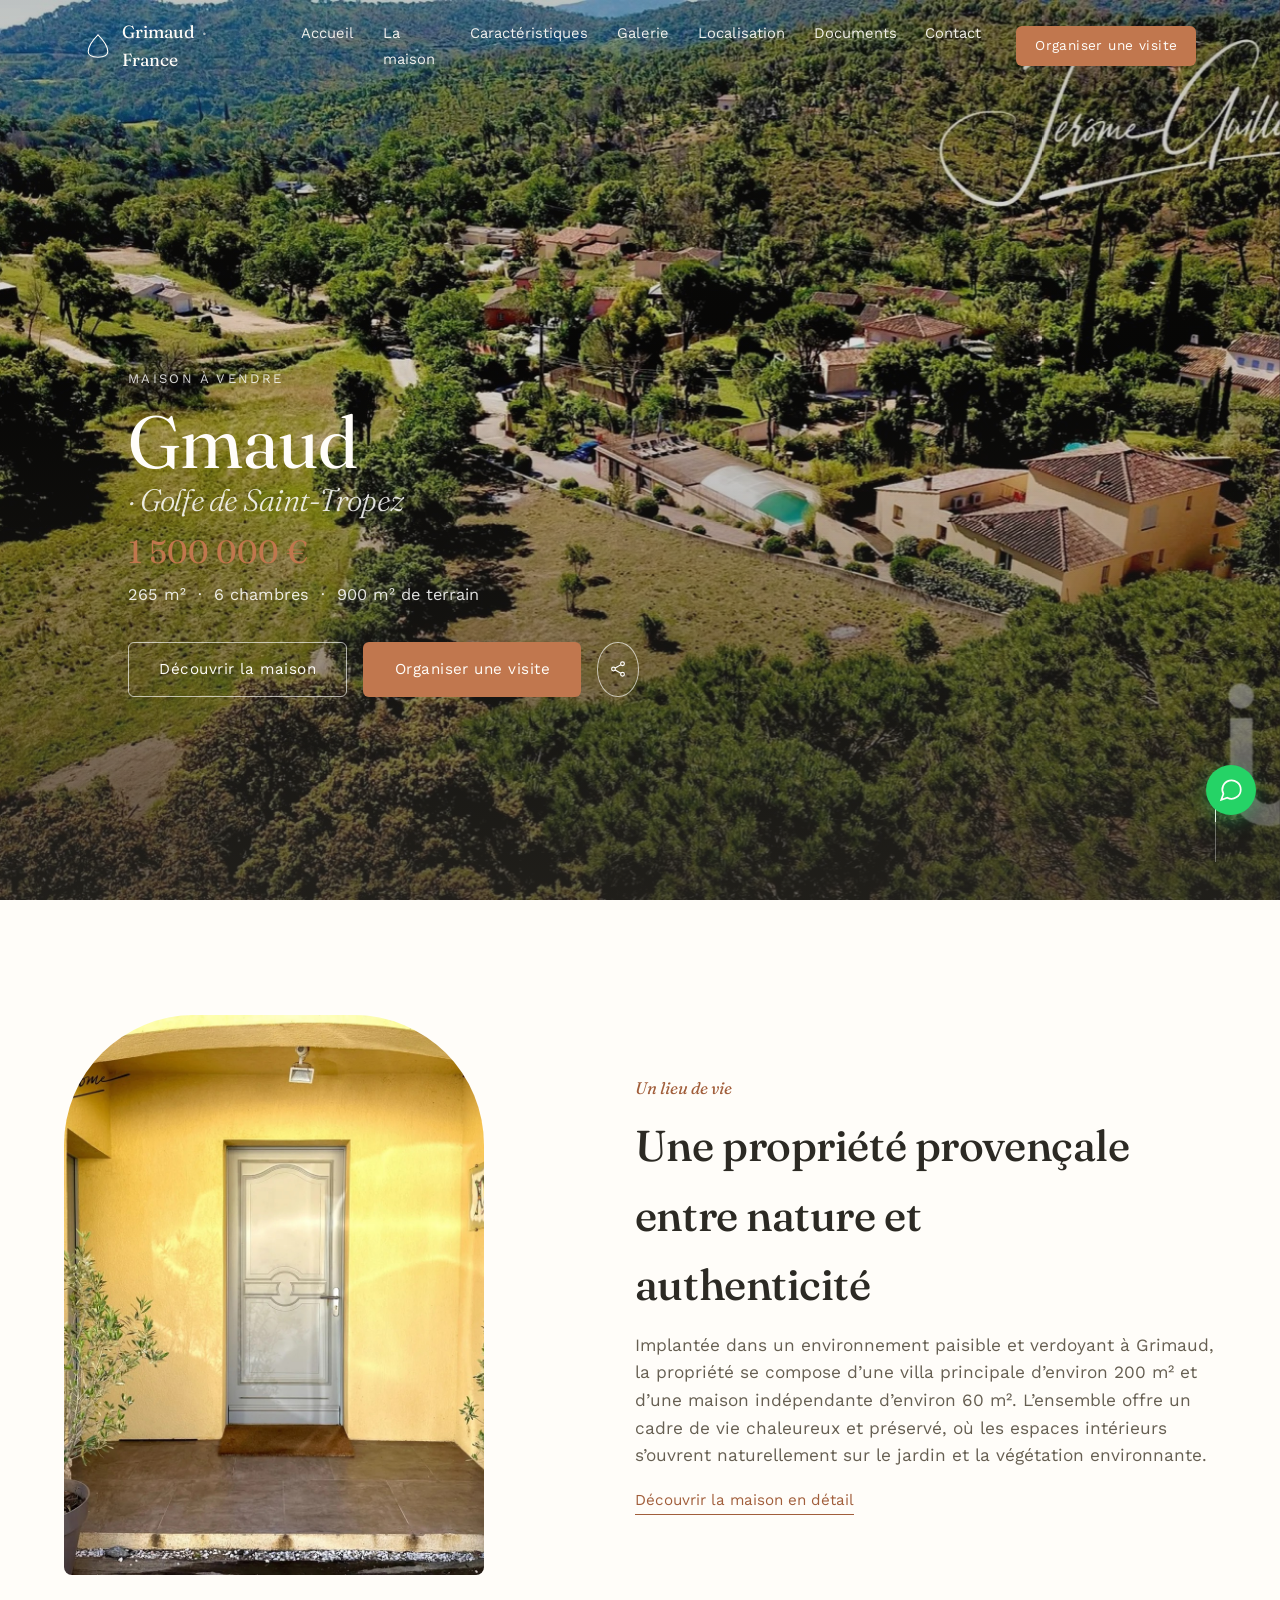
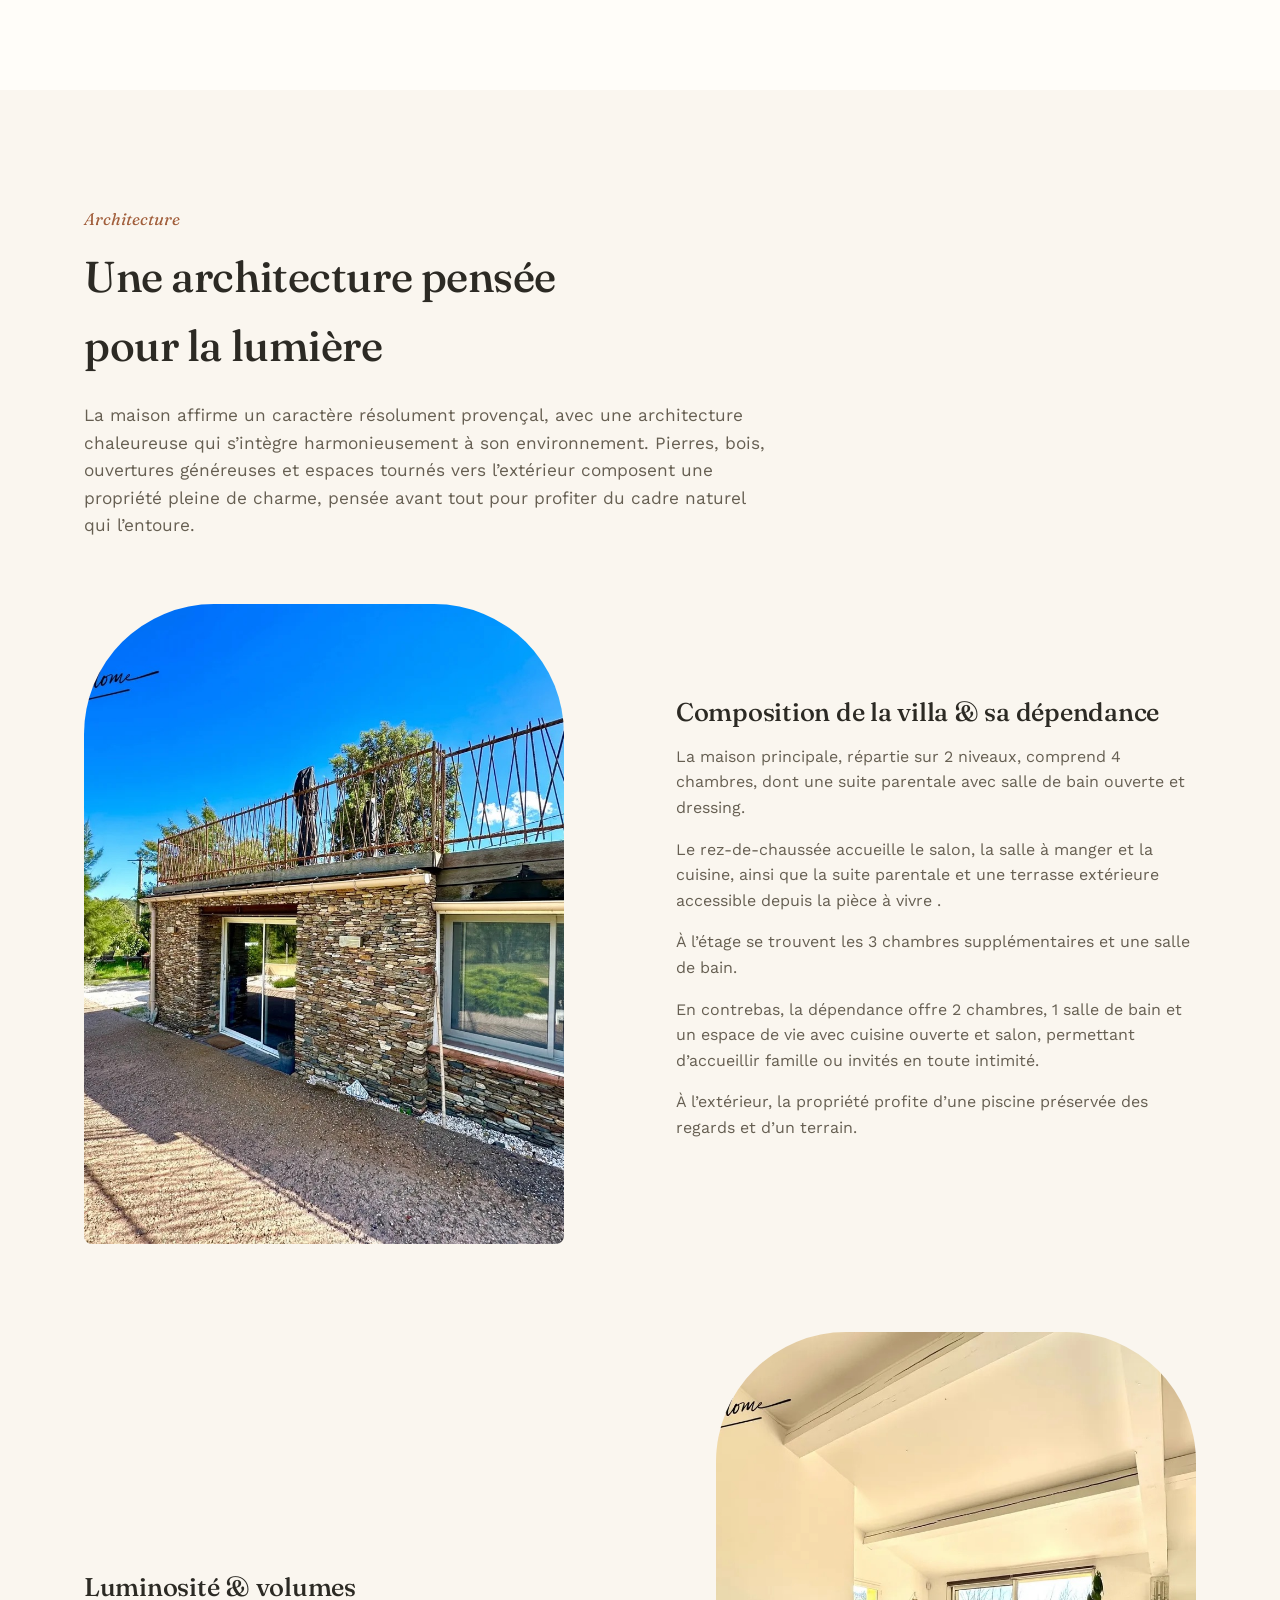
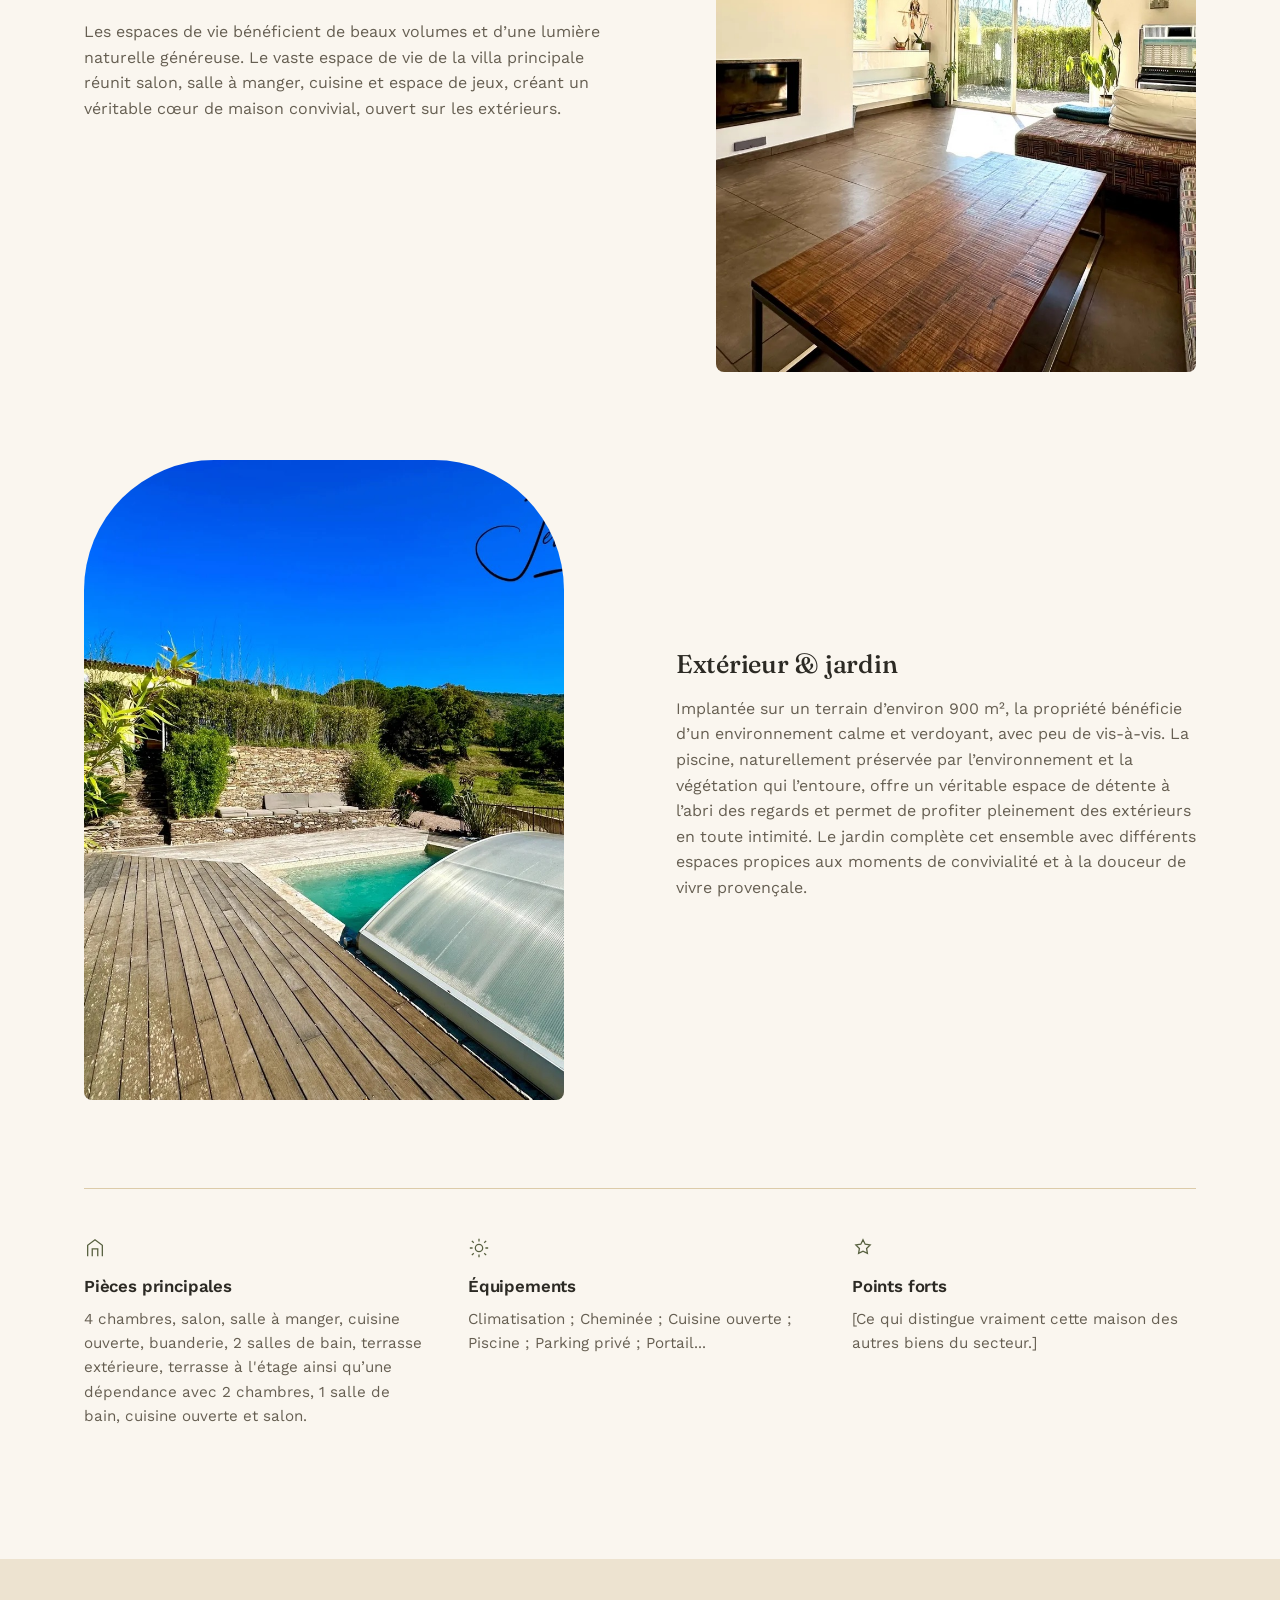
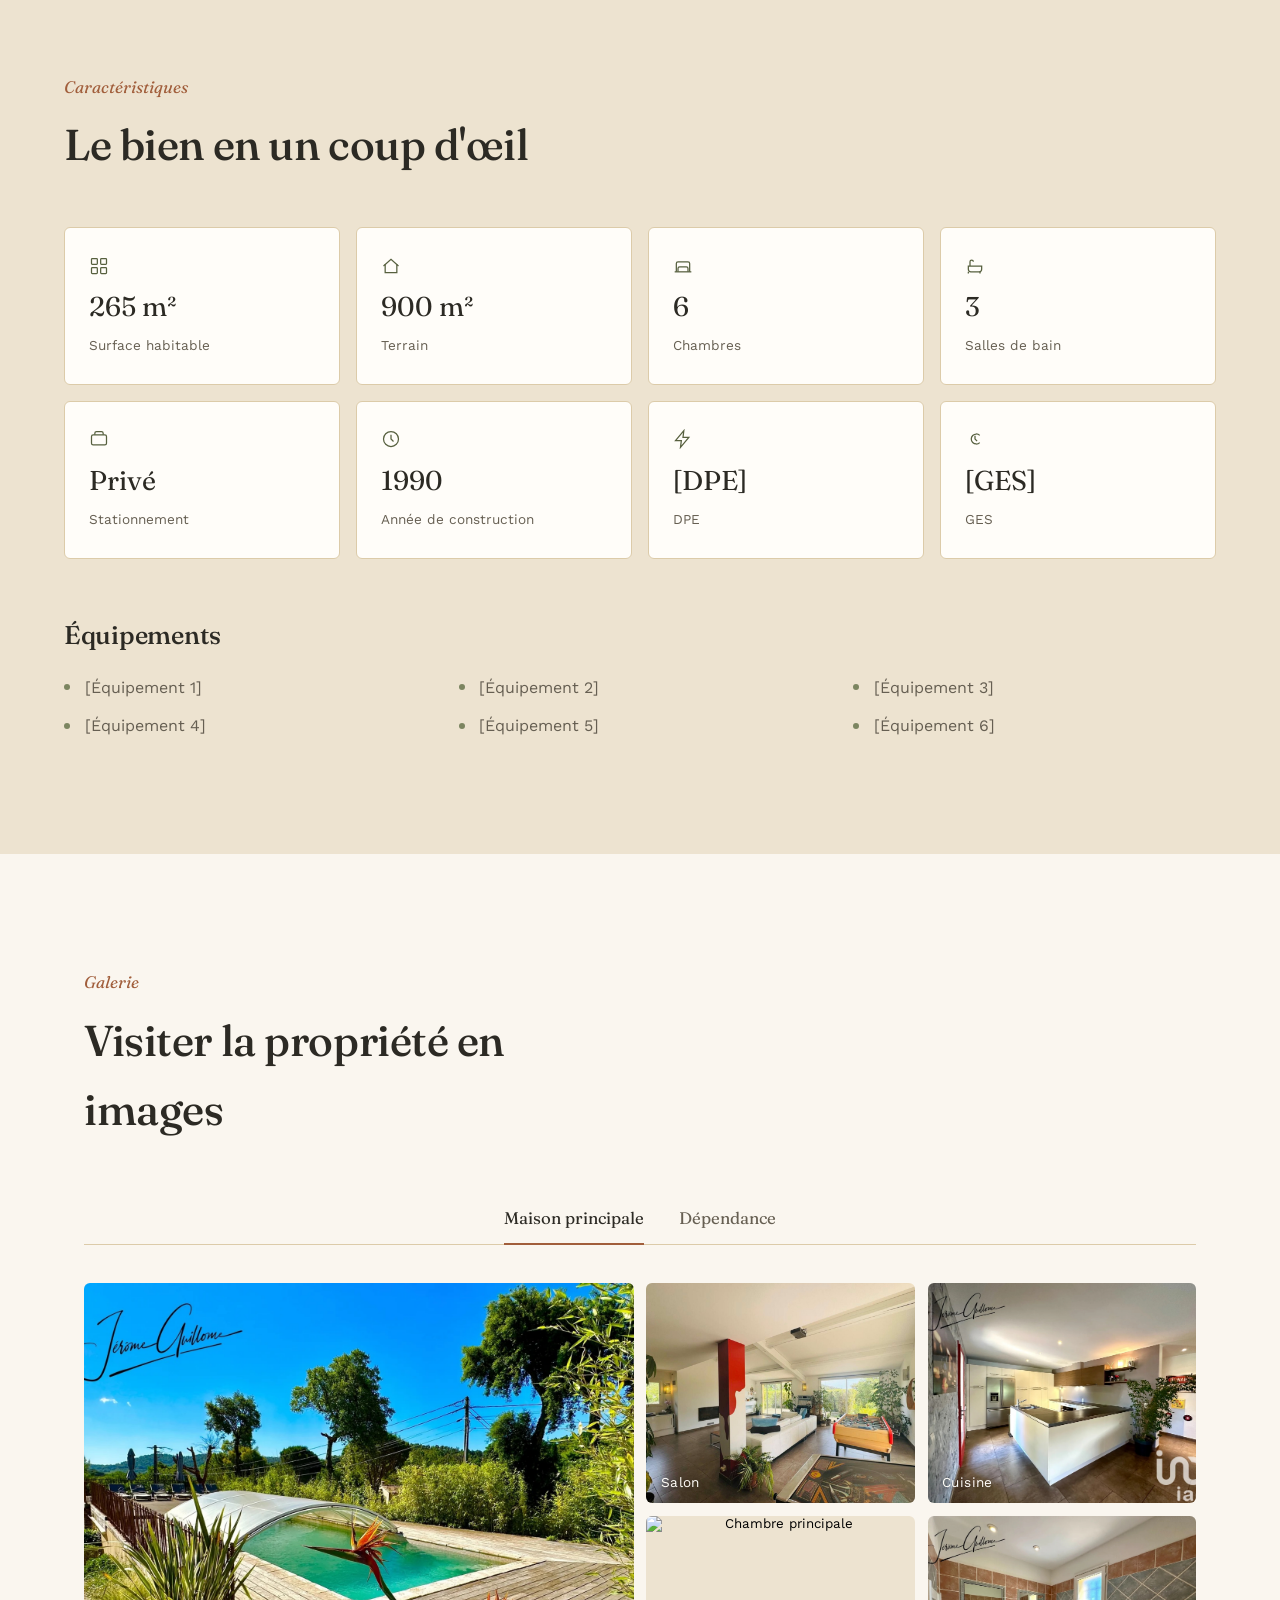
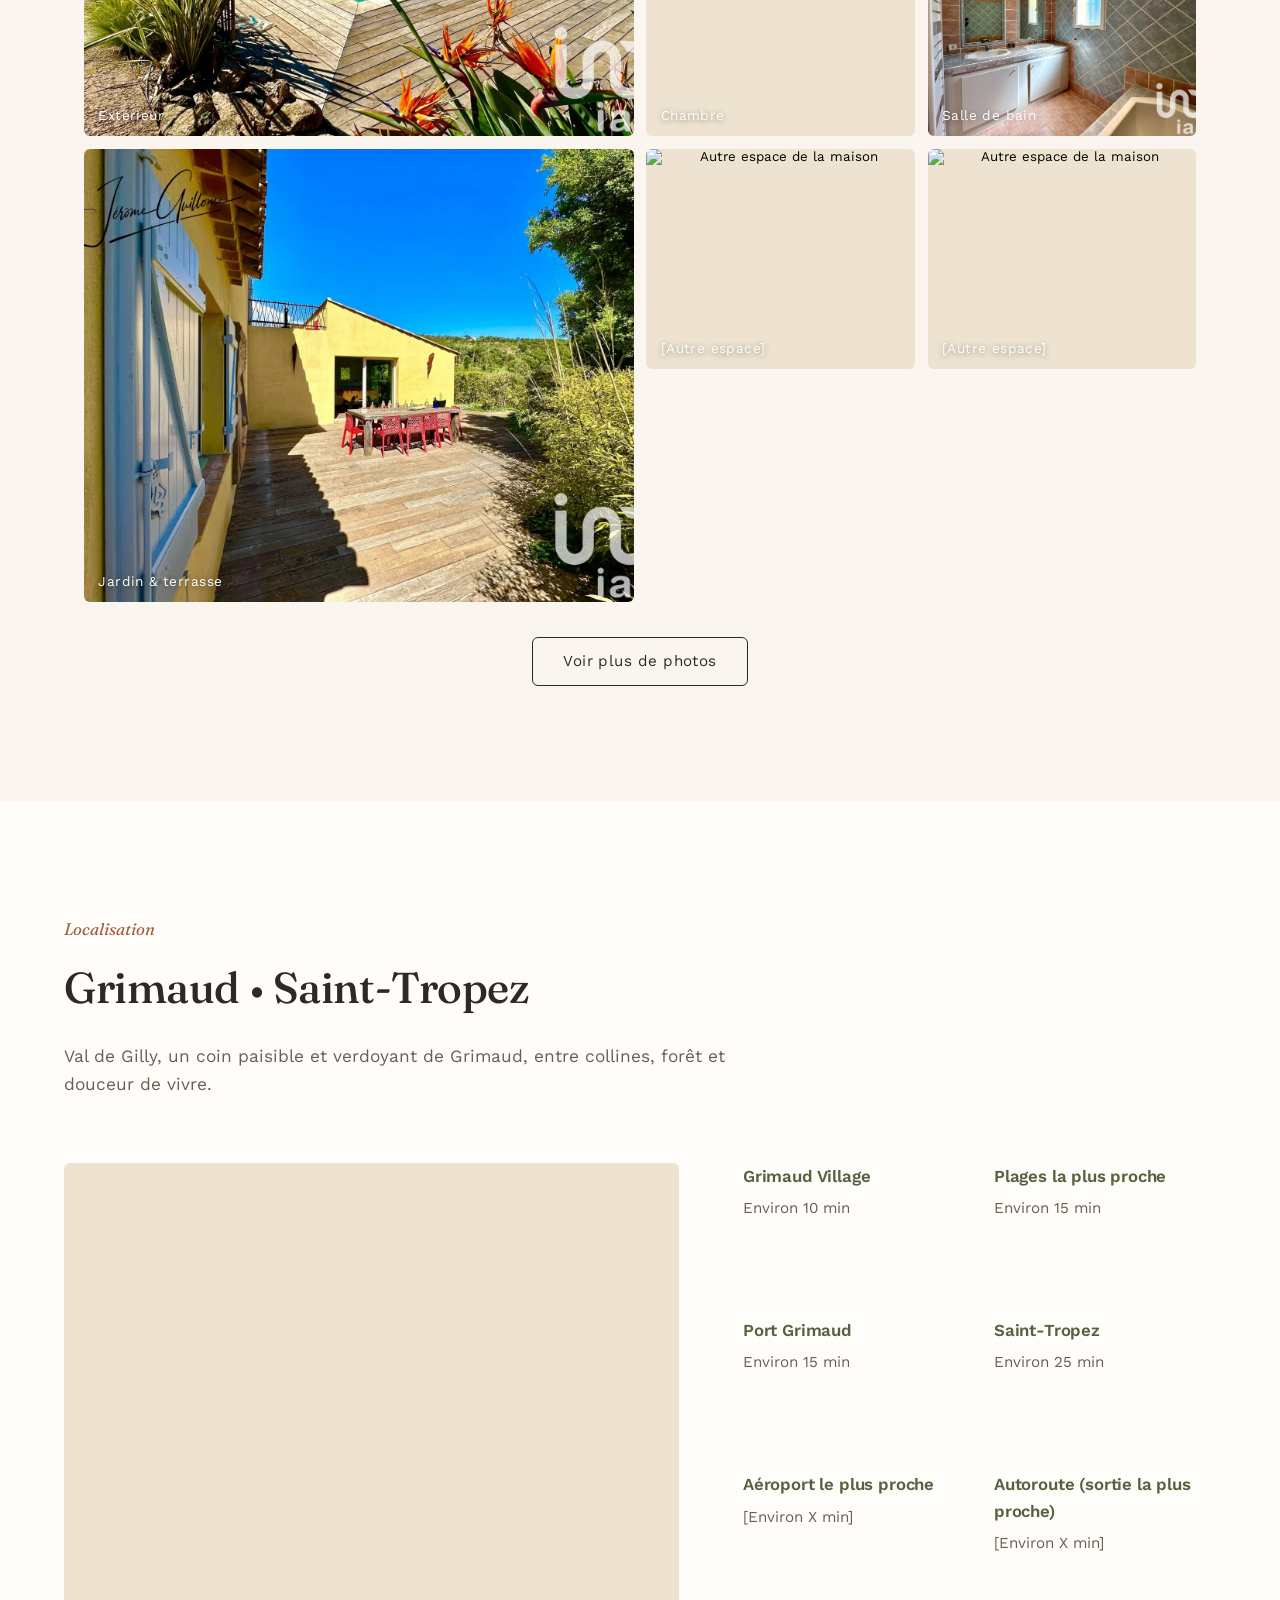
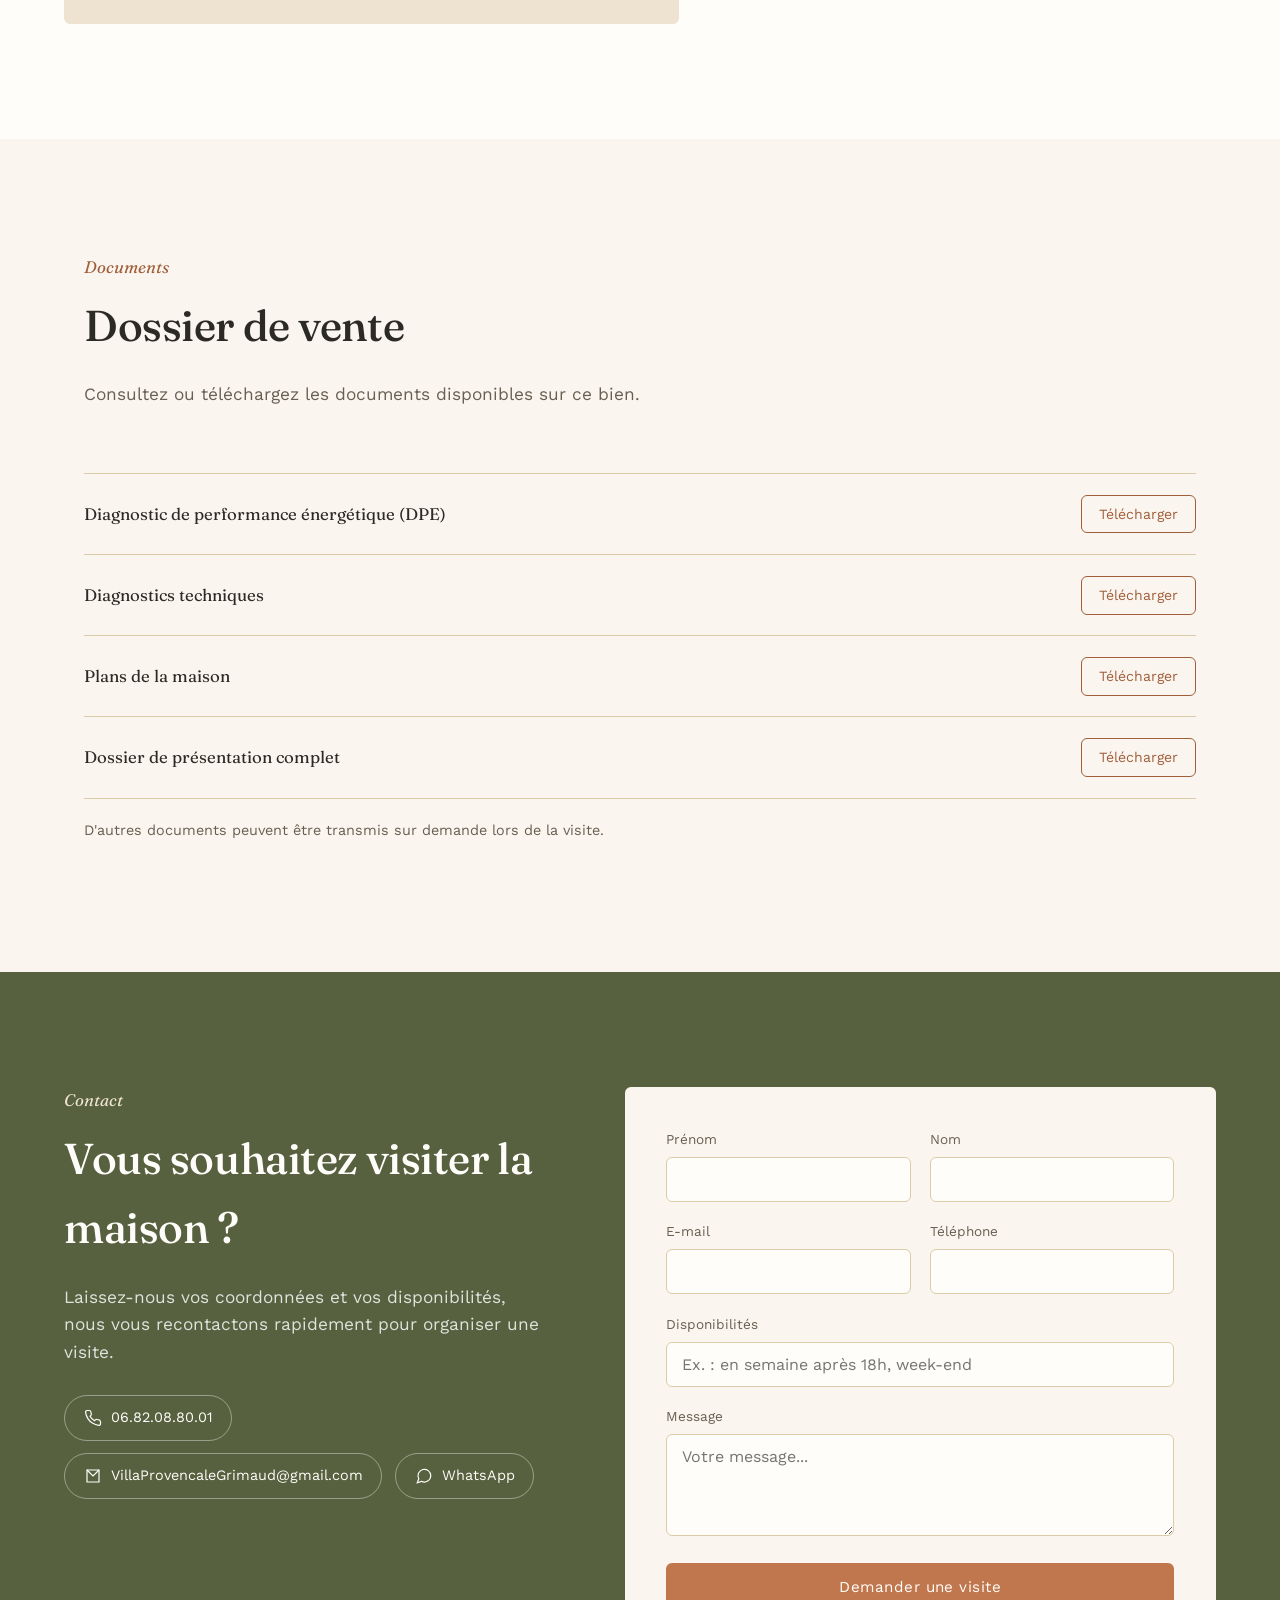
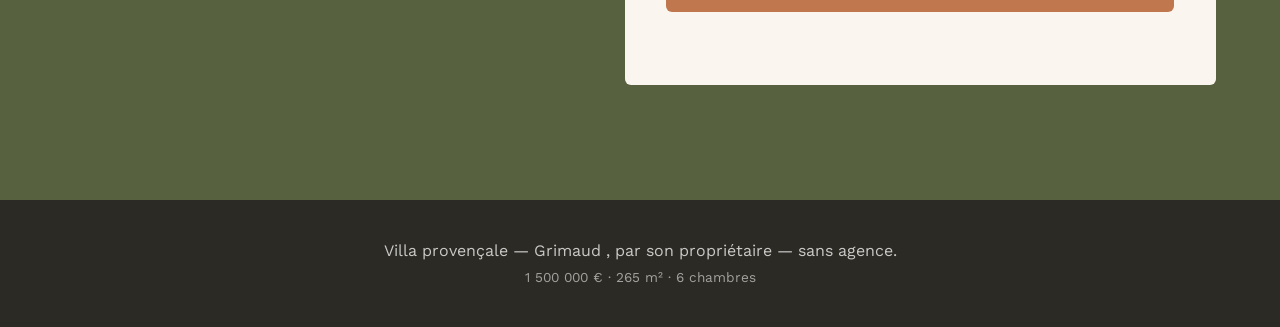
==== commit 29610b66: "Add files via upload" ====
--- a/index.html
+++ b/index.html
@@ -3,7 +3,7 @@
 <head>
 <meta charset="UTF-8">
 <meta name="viewport" content="width=device-width, initial-scale=1.0">
-<title>Villa provençale — Gimaud | Vente directe par le propriétaire</title>
+<title>Villa provençale — Grimaud | Vente directe par le propriétaire</title>
 <meta name="description" content="Villa provençale au cœur de la nature à vendre à Grimaud , 265 m² sur 900 m² de terrain, vendue directement par son propriétaire, sans agence. Visite sur demande.">
 <meta name="robots" content="index, follow">
 
@@ -103,7 +103,7 @@
     <div class="hero-veil" aria-hidden="true"></div>
     <div class="hero-content">
       <p class="hero-eyebrow">Maison à vendre</p>
-      <h1 class="hero-title">Grimaud<br><span>· Golfe de Saint-Tropez</span></h1>
+      <h1 class="hero-title">Gmaud<br><span>· Golfe de Saint-Tropez</span></h1>
       <p class="hero-price">1 500 000 €</p>
       <p class="hero-meta">265 m² &nbsp;·&nbsp; 6 chambres &nbsp;·&nbsp; 900 m² de terrain</p>
       <div class="hero-actions">
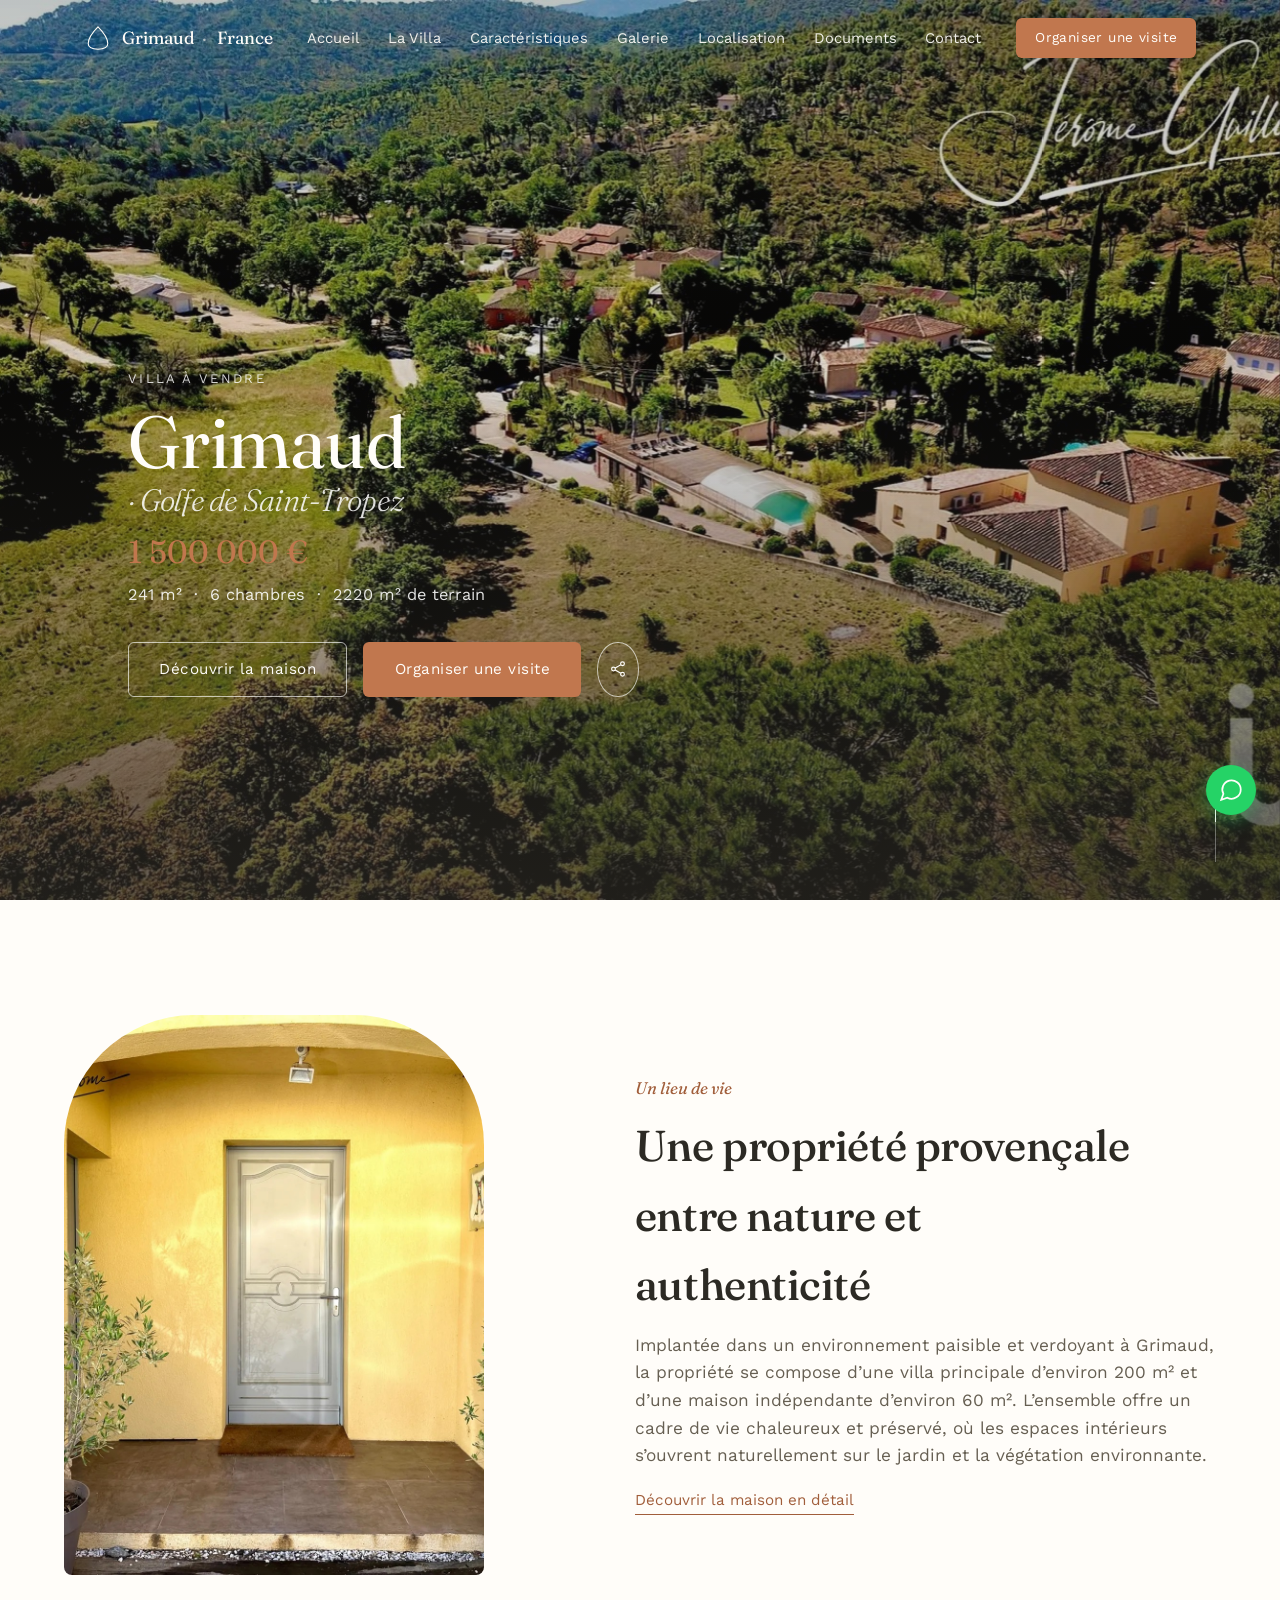
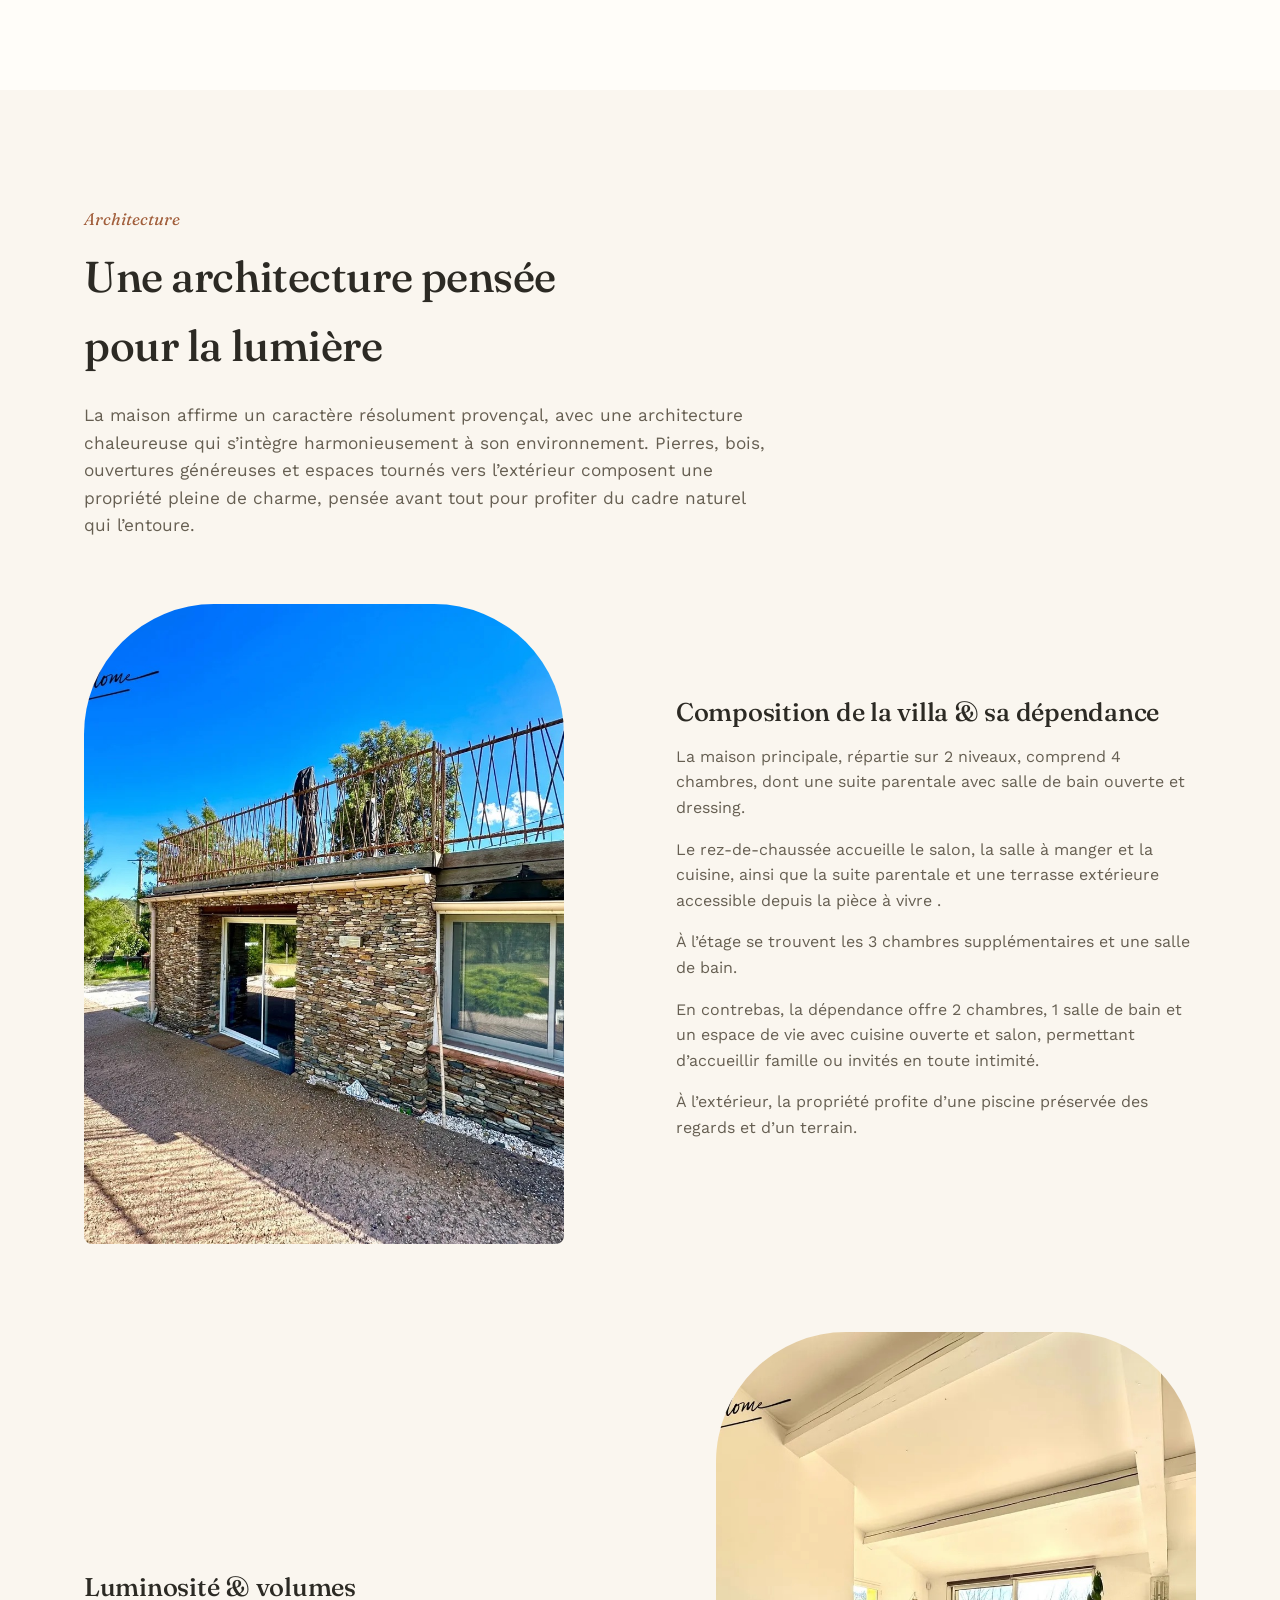
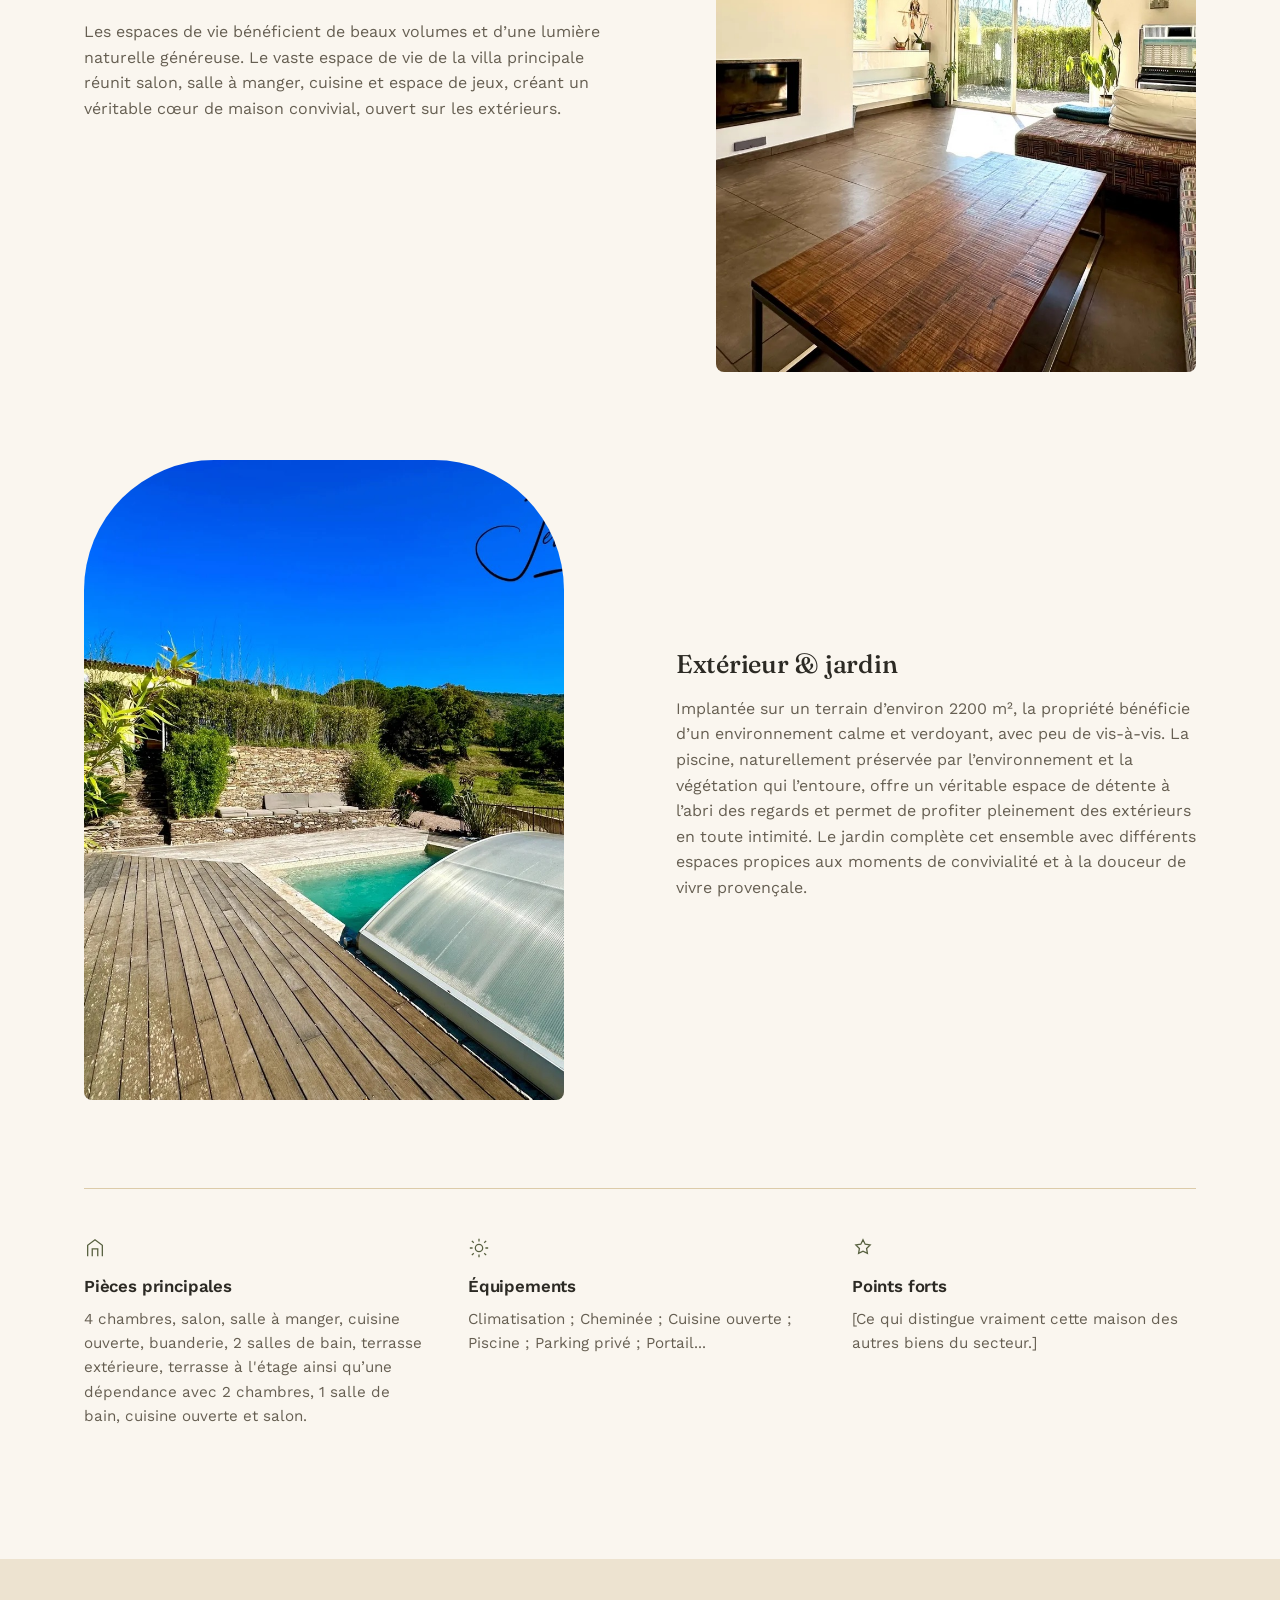
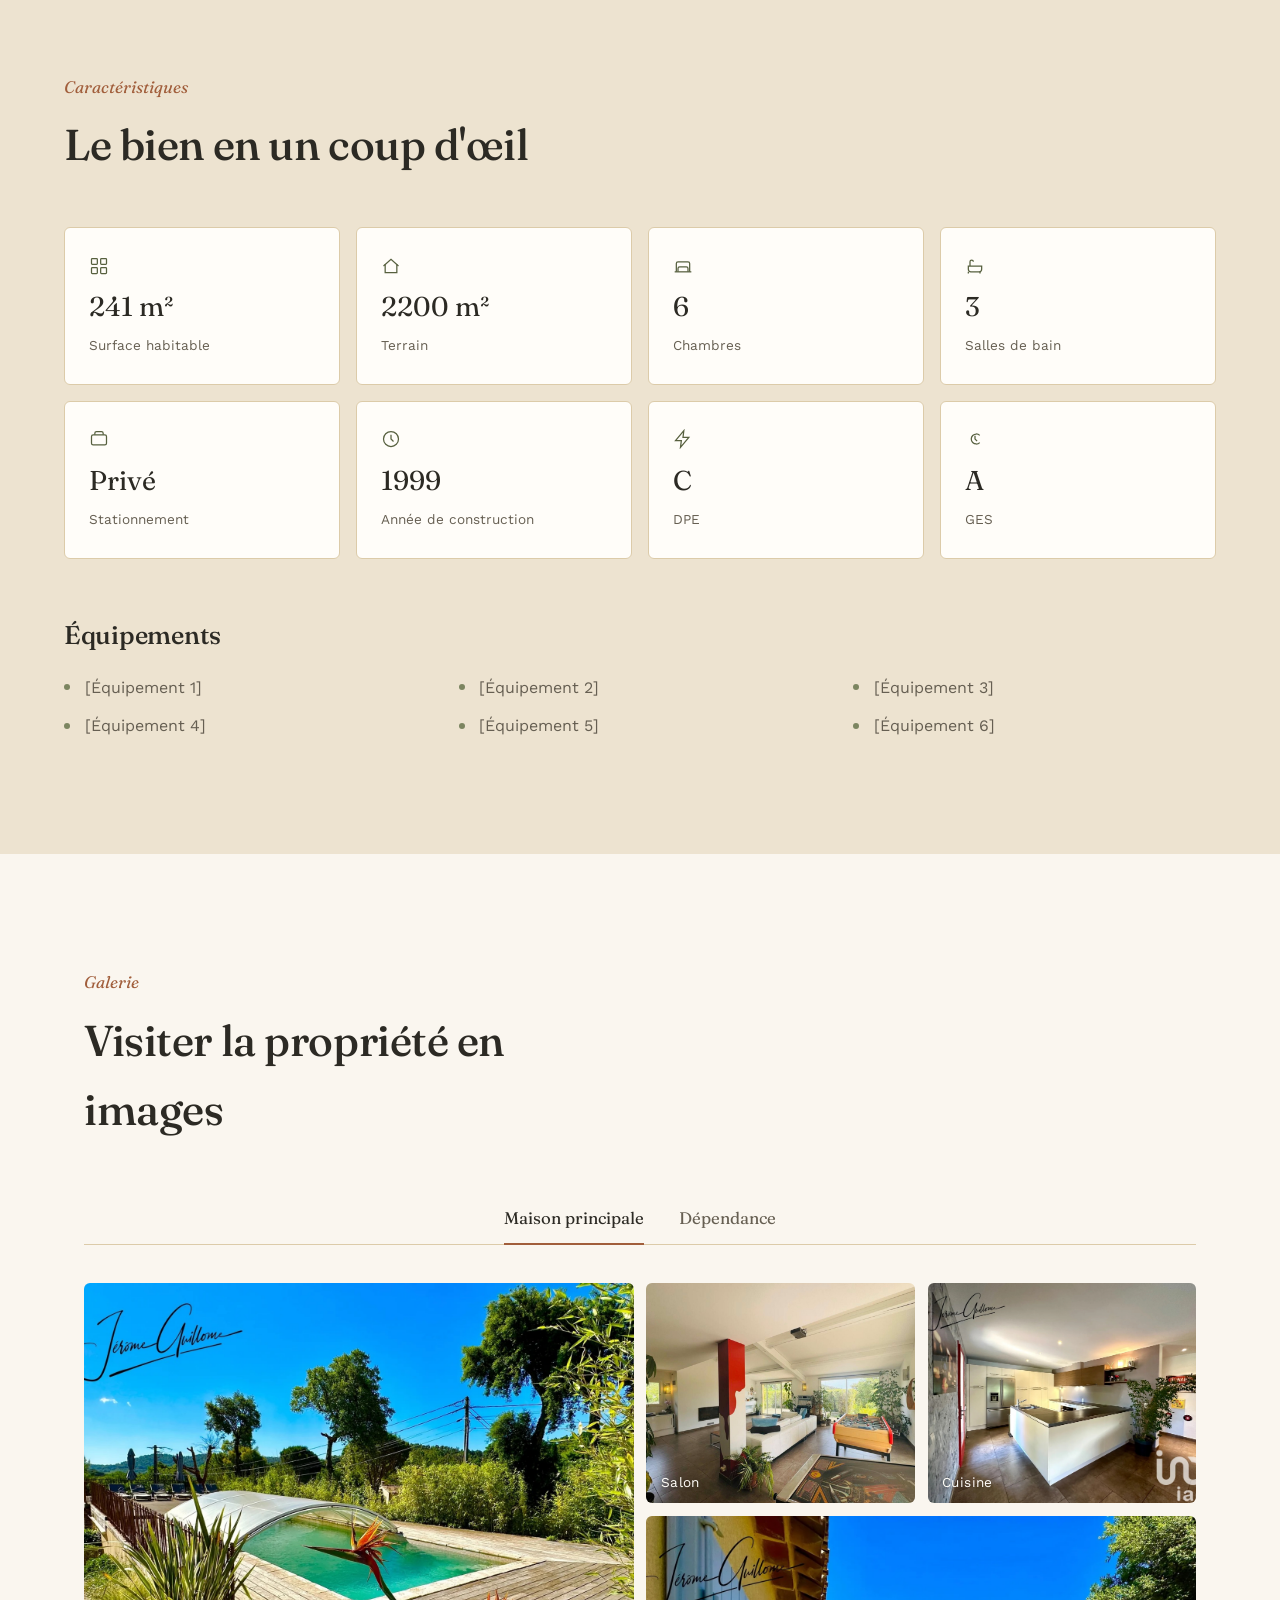
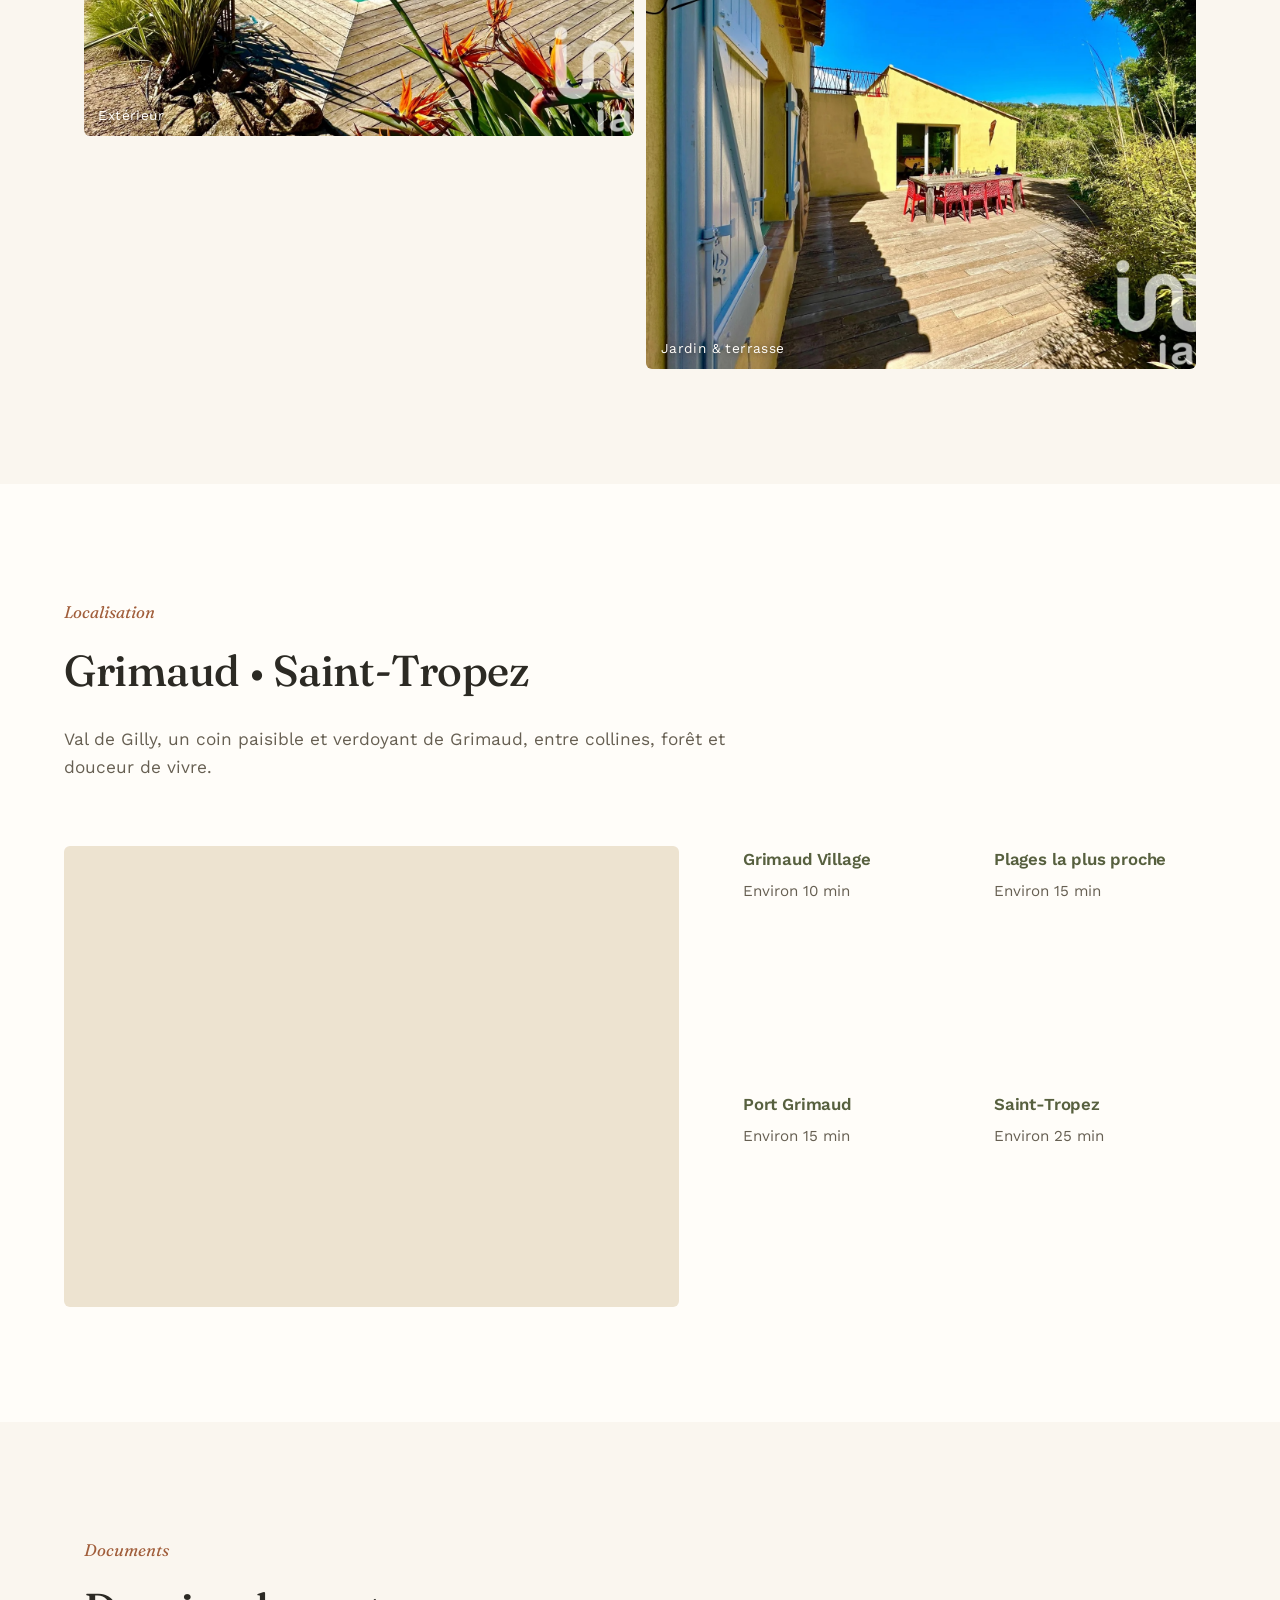
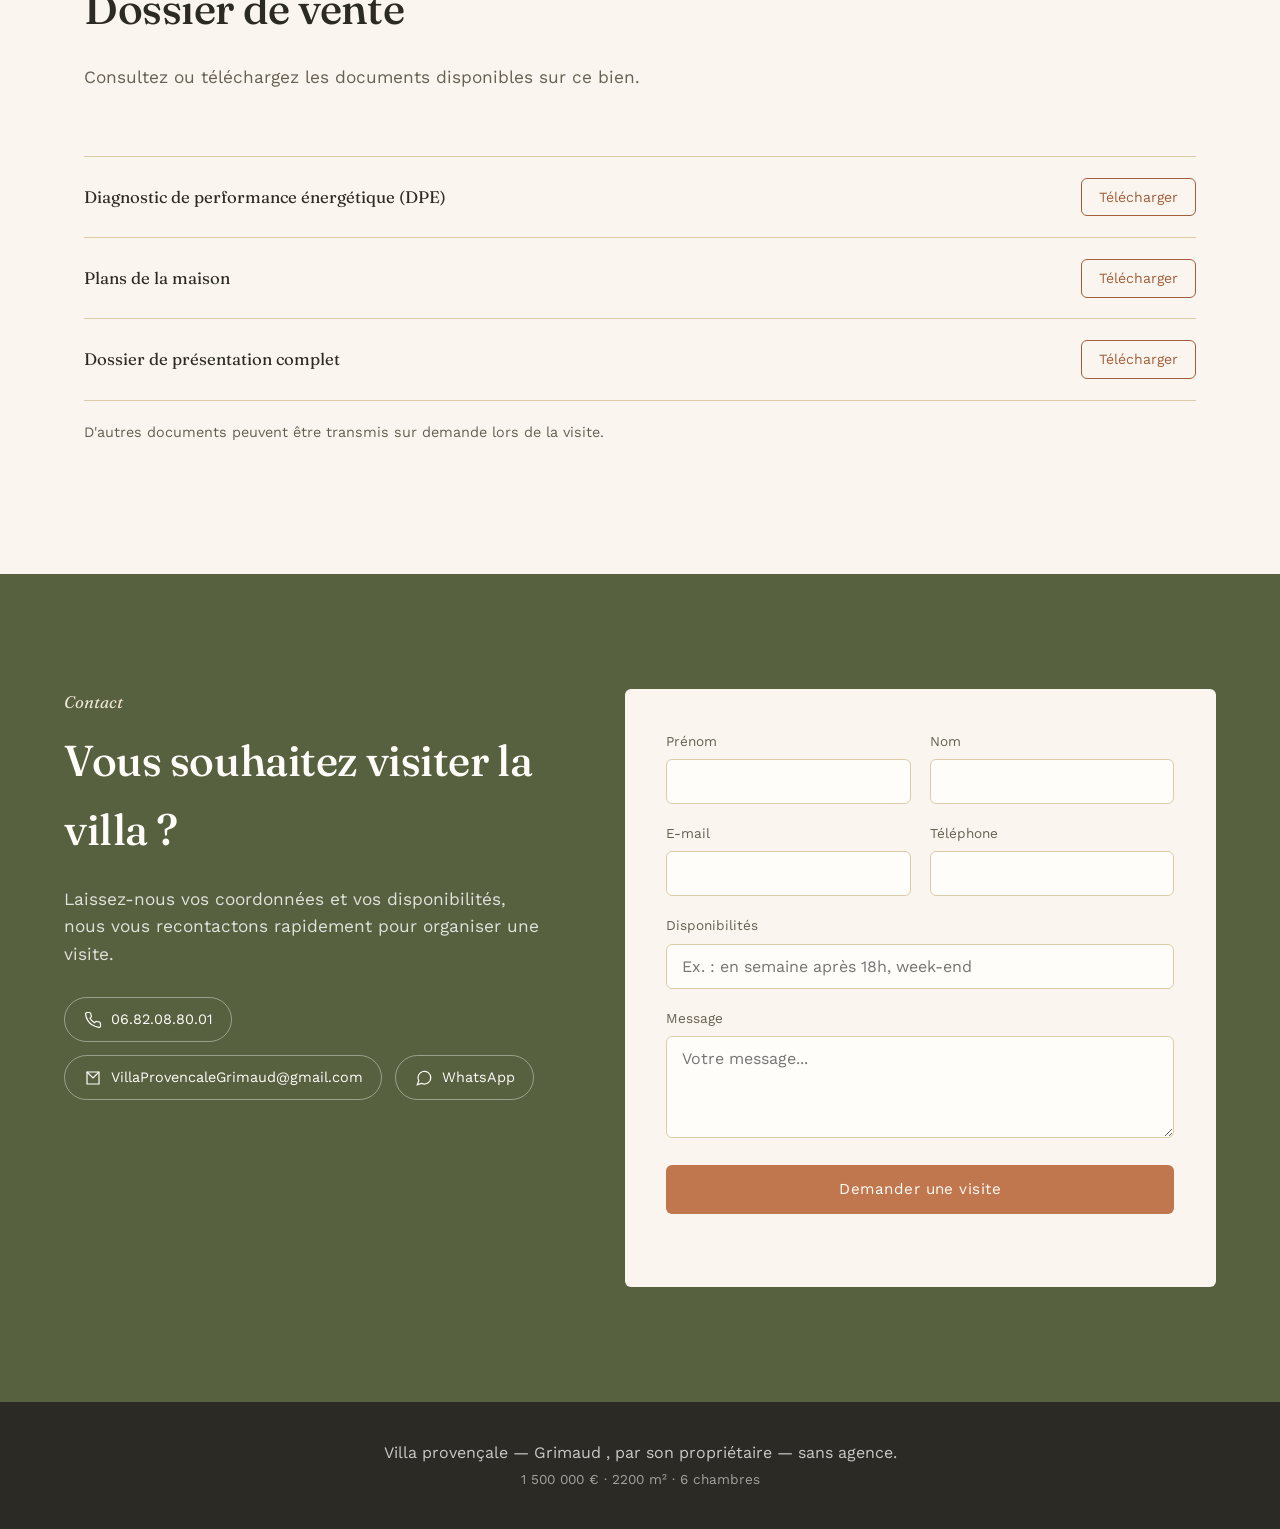
==== commit ae869a78: "Add files via upload" ====
--- a/index.html
+++ b/index.html
@@ -77,7 +77,7 @@
     <nav class="main-nav" id="main-nav" aria-label="Navigation principale">
       <ul>
         <li><a href="#accueil">Accueil</a></li>
-        <li><a href="#maison">La maison</a></li>
+        <li><a href="#villa">La Villa</a></li>
         <li><a href="#caracteristiques">Caractéristiques</a></li>
         <li><a href="#galerie">Galerie</a></li>
         <li><a href="#localisation">Localisation</a></li>
@@ -102,10 +102,10 @@
     </div>
     <div class="hero-veil" aria-hidden="true"></div>
     <div class="hero-content">
-      <p class="hero-eyebrow">Maison à vendre</p>
-      <h1 class="hero-title">Gmaud<br><span>· Golfe de Saint-Tropez</span></h1>
+      <p class="hero-eyebrow">Villa à vendre</p>
+      <h1 class="hero-title">Grimaud<br><span>· Golfe de Saint-Tropez</span></h1>
       <p class="hero-price">1 500 000 €</p>
-      <p class="hero-meta">265 m² &nbsp;·&nbsp; 6 chambres &nbsp;·&nbsp; 900 m² de terrain</p>
+      <p class="hero-meta">241  m² &nbsp;·&nbsp; 6 chambres &nbsp;·&nbsp; 2220 m² de terrain</p>
       <div class="hero-actions">
         <a href="#maison" class="btn btn-ghost-light">Découvrir la maison</a>
         <a href="#contact" class="btn btn-primary">Organiser une visite</a>
@@ -172,7 +172,7 @@
       </div>
       <div class="feature-text">
         <h3>Extérieur &amp; jardin</h3>
-        <p>Implantée sur un terrain d’environ 900 m², la propriété bénéficie d’un environnement calme et verdoyant, avec peu de vis-à-vis. La piscine, naturellement préservée par l’environnement et la végétation qui l’entoure, offre un véritable espace de détente à l’abri des regards et permet de profiter pleinement des extérieurs en toute intimité. Le jardin complète cet ensemble avec différents espaces propices aux moments de convivialité et à la douceur de vivre provençale.</p>
+        <p>Implantée sur un terrain d’environ 2200 m², la propriété bénéficie d’un environnement calme et verdoyant, avec peu de vis-à-vis. La piscine, naturellement préservée par l’environnement et la végétation qui l’entoure, offre un véritable espace de détente à l’abri des regards et permet de profiter pleinement des extérieurs en toute intimité. Le jardin complète cet ensemble avec différents espaces propices aux moments de convivialité et à la douceur de vivre provençale.</p>
       </div>
     </div>
 
@@ -211,11 +211,11 @@
     <ul class="stats-grid">
       <li class="stat">
         <span class="stat-icon" aria-hidden="true"><svg viewBox="0 0 24 24" width="20" height="20" fill="none" stroke="currentColor" stroke-width="1.5"><rect x="3" y="3" width="7" height="7" rx="1"/><rect x="14" y="3" width="7" height="7" rx="1"/><rect x="3" y="14" width="7" height="7" rx="1"/><rect x="14" y="14" width="7" height="7" rx="1"/></svg></span>
-        <span class="stat-value">265 m²</span><span class="stat-label">Surface habitable</span>
+        <span class="stat-value">241 m²</span><span class="stat-label">Surface habitable</span>
       </li>
       <li class="stat">
         <span class="stat-icon" aria-hidden="true"><svg viewBox="0 0 24 24" width="20" height="20" fill="none" stroke="currentColor" stroke-width="1.5"><path d="M3 12l9-8 9 8"/><path d="M5 10v10h14V10"/></svg></span>
-        <span class="stat-value">900 m²</span><span class="stat-label">Terrain</span>
+        <span class="stat-value">2200 m²</span><span class="stat-label">Terrain</span>
       </li>
       <li class="stat">
         <span class="stat-icon" aria-hidden="true"><svg viewBox="0 0 24 24" width="20" height="20" fill="none" stroke="currentColor" stroke-width="1.5"><path d="M4 19V9a2 2 0 0 1 2-2h12a2 2 0 0 1 2 2v10"/><path d="M2 19h20"/><path d="M6 19v-4a2 2 0 0 1 2-2h8a2 2 0 0 1 2 2v4"/></svg></span>
@@ -231,15 +231,15 @@
       </li>
       <li class="stat">
         <span class="stat-icon" aria-hidden="true"><svg viewBox="0 0 24 24" width="20" height="20" fill="none" stroke="currentColor" stroke-width="1.5"><circle cx="12" cy="12" r="9"/><path d="M12 7v5l3 3"/></svg></span>
-        <span class="stat-value">1990</span><span class="stat-label">Année de construction</span>
+        <span class="stat-value">1999</span><span class="stat-label">Année de construction</span>
       </li>
       <li class="stat">
         <span class="stat-icon" aria-hidden="true"><svg viewBox="0 0 24 24" width="20" height="20" fill="none" stroke="currentColor" stroke-width="1.5"><path d="M13 2 3 14h7l-1 8 10-12h-7l1-8z"/></svg></span>
-        <span class="stat-value">[DPE]</span><span class="stat-label">DPE</span>
+        <span class="stat-value">C</span><span class="stat-label">DPE</span>
       </li>
       <li class="stat">
         <span class="stat-icon" aria-hidden="true"><svg viewBox="0 0 24 24" width="20" height="20" fill="none" stroke="currentColor" stroke-width="1.5"><path d="M17.7 7.7a6 6 0 1 0 0 8.6"/><path d="M12 8v4l2.5 2.5"/></svg></span>
-        <span class="stat-value">[GES]</span><span class="stat-label">GES</span>
+        <span class="stat-value">A</span><span class="stat-label">GES</span>
       </li>
     </ul>
 
@@ -287,65 +287,10 @@
           <img src="images/gallery-cuisine.jpg" alt="Cuisine" loading="lazy">
           <span class="gallery-caption">Cuisine</span>
         </button>
-        <button class="gallery-item" data-full="images/gallery-chambre1.jpg">
-          <img src="images/gallery-chambre1.jpg" alt="Chambre principale" loading="lazy">
-          <span class="gallery-caption">Chambre</span>
-        </button>
-        <button class="gallery-item" data-full="images/gallery-sdb.jpg">
-          <img src="images/gallery-sdb.jpg" alt="Salle de bain" loading="lazy">
-          <span class="gallery-caption">Salle de bain</span>
-        </button>
+    
         <button class="gallery-item large" data-full="images/gallery-jardin.jpg">
           <img src="images/gallery-jardin.jpg" alt="Jardin et terrasse" loading="lazy">
           <span class="gallery-caption">Jardin &amp; terrasse</span>
-        </button>
-        <button class="gallery-item" data-full="images/gallery-autre1.jpg">
-          <img src="images/gallery-autre1.jpg" alt="Autre espace de la maison" loading="lazy">
-          <span class="gallery-caption">[Autre espace]</span>
-        </button>
-        <button class="gallery-item" data-full="images/gallery-autre2.jpg">
-          <img src="images/gallery-autre2.jpg" alt="Autre espace de la maison" loading="lazy">
-          <span class="gallery-caption">[Autre espace]</span>
-        </button>
-
-        <!-- ============================================================
-             PHOTOS SUPPLÉMENTAIRES DE LA MAISON PRINCIPALE
-             Masquées par défaut, révélées par "Voir plus de photos".
-             Pour ajouter une photo : copie un bloc <button> ci-dessous,
-             change data-full / src / alt / gallery-caption, garde la
-             classe "gallery-item--extra". Autant de blocs que tu veux.
-        ============================================================= -->
-        <button class="gallery-item gallery-item--extra" data-full="images/gallery-extra1.jpg">
-          <img src="images/gallery-extra1.jpg" alt="Photo supplémentaire de la maison" loading="lazy">
-          <span class="gallery-caption">[Légende]</span>
-        </button>
-        <button class="gallery-item gallery-item--extra" data-full="images/gallery-extra2.jpg">
-          <img src="images/gallery-extra2.jpg" alt="Photo supplémentaire de la maison" loading="lazy">
-          <span class="gallery-caption">[Légende]</span>
-        </button>
-        <button class="gallery-item gallery-item--extra" data-full="images/gallery-extra3.jpg">
-          <img src="images/gallery-extra3.jpg" alt="Photo supplémentaire de la maison" loading="lazy">
-          <span class="gallery-caption">[Légende]</span>
-        </button>
-        <button class="gallery-item gallery-item--extra" data-full="images/gallery-extra4.jpg">
-          <img src="images/gallery-extra4.jpg" alt="Photo supplémentaire de la maison" loading="lazy">
-          <span class="gallery-caption">[Légende]</span>
-        </button>
-        <button class="gallery-item gallery-item--extra" data-full="images/gallery-extra5.jpg">
-          <img src="images/gallery-extra5.jpg" alt="Photo supplémentaire de la maison" loading="lazy">
-          <span class="gallery-caption">[Légende]</span>
-        </button>
-        <button class="gallery-item gallery-item--extra" data-full="images/gallery-extra6.jpg">
-          <img src="images/gallery-extra6.jpg" alt="Photo supplémentaire de la maison" loading="lazy">
-          <span class="gallery-caption">[Légende]</span>
-        </button>
-        <button class="gallery-item gallery-item--extra" data-full="images/gallery-extra7.jpg">
-          <img src="images/gallery-extra7.jpg" alt="Photo supplémentaire de la maison" loading="lazy">
-          <span class="gallery-caption">[Légende]</span>
-        </button>
-        <button class="gallery-item gallery-item--extra" data-full="images/gallery-extra8.jpg">
-          <img src="images/gallery-extra8.jpg" alt="Photo supplémentaire de la maison" loading="lazy">
-          <span class="gallery-caption">[Légende]</span>
         </button>
       </div>
 
@@ -364,44 +309,6 @@
         <button class="gallery-item" data-full="images/gallery-dependance-salon.jpg">
           <img src="images/gallery-dependance-salon.jpg" alt="Salon de la dépendance" loading="lazy">
           <span class="gallery-caption">Salon</span>
-        </button>
-        <button class="gallery-item" data-full="images/gallery-dependance-cuisine.jpg">
-          <img src="images/gallery-dependance-cuisine.jpg" alt="Cuisine de la dépendance" loading="lazy">
-          <span class="gallery-caption">Cuisine</span>
-        </button>
-        <button class="gallery-item" data-full="images/gallery-dependance-chambre1.jpg">
-          <img src="images/gallery-dependance-chambre1.jpg" alt="Chambre 1 de la dépendance" loading="lazy">
-          <span class="gallery-caption">Chambre 1</span>
-        </button>
-        <button class="gallery-item" data-full="images/gallery-dependance-chambre2.jpg">
-          <img src="images/gallery-dependance-chambre2.jpg" alt="Chambre 2 de la dépendance" loading="lazy">
-          <span class="gallery-caption">Chambre 2</span>
-        </button>
-        <button class="gallery-item" data-full="images/gallery-dependance-sdb.jpg">
-          <img src="images/gallery-dependance-sdb.jpg" alt="Salle de bain de la dépendance" loading="lazy">
-          <span class="gallery-caption">Salle de bain</span>
-        </button>
-
-        <!-- ============================================================
-             PHOTOS SUPPLÉMENTAIRES DE LA DÉPENDANCE
-             Même principe que pour la maison principale : masquées
-             par défaut, révélées par "Voir plus de photos".
-        ============================================================= -->
-        <button class="gallery-item gallery-item--extra" data-full="images/gallery-dependance-extra1.jpg">
-          <img src="images/gallery-dependance-extra1.jpg" alt="Photo supplémentaire de la dépendance" loading="lazy">
-          <span class="gallery-caption">[Légende]</span>
-        </button>
-        <button class="gallery-item gallery-item--extra" data-full="images/gallery-dependance-extra2.jpg">
-          <img src="images/gallery-dependance-extra2.jpg" alt="Photo supplémentaire de la dépendance" loading="lazy">
-          <span class="gallery-caption">[Légende]</span>
-        </button>
-        <button class="gallery-item gallery-item--extra" data-full="images/gallery-dependance-extra3.jpg">
-          <img src="images/gallery-dependance-extra3.jpg" alt="Photo supplémentaire de la dépendance" loading="lazy">
-          <span class="gallery-caption">[Légende]</span>
-        </button>
-        <button class="gallery-item gallery-item--extra" data-full="images/gallery-dependance-extra4.jpg">
-          <img src="images/gallery-dependance-extra4.jpg" alt="Photo supplémentaire de la dépendance" loading="lazy">
-          <span class="gallery-caption">[Légende]</span>
         </button>
       </div>
 
@@ -473,14 +380,6 @@
           <h4>Saint-Tropez</h4>
           <p>Environ 25 min</p>
         </div>
-        <div class="loc-block">
-          <h4>Aéroport le plus proche</h4>
-          <p>[Environ X min]</p>
-        </div>
-        <div class="loc-block">
-          <h4>Autoroute (sortie la plus proche)</h4>
-          <p>[Environ X min]</p>
-        </div>
       </div>
     </div>
   </section>
@@ -499,10 +398,6 @@
         <a href="documents/dpe.pdf" class="doc-link" download>Télécharger</a>
       </li>
       <li class="document-item">
-        <span class="doc-name">Diagnostics techniques</span>
-        <a href="documents/diagnostics.pdf" class="doc-link" download>Télécharger</a>
-      </li>
-      <li class="document-item">
         <span class="doc-name">Plans de la maison</span>
         <a href="documents/plans.pdf" class="doc-link" download>Télécharger</a>
       </li>
@@ -519,7 +414,7 @@
     <div class="contact-grid">
       <div class="contact-intro">
         <p class="section-label">Contact</p>
-        <h2>Vous souhaitez visiter la maison ?</h2>
+        <h2>Vous souhaitez visiter la villa ?</h2>
         <p class="lead">Laissez-nous vos coordonnées et vos disponibilités, nous vous recontactons rapidement pour organiser une visite.</p>
 
         <div class="contact-direct">
@@ -592,7 +487,7 @@
 <footer class="site-footer">
   <div class="footer-inner">
     <p>Villa provençale — Grimaud , par son propriétaire — sans agence.</p>
-    <p class="footer-secondary">1 500 000 € · 265 m² · 6 chambres</p>
+    <p class="footer-secondary">1 500 000 € · 2200 m² · 6 chambres</p>
   </div>
 </footer>
 
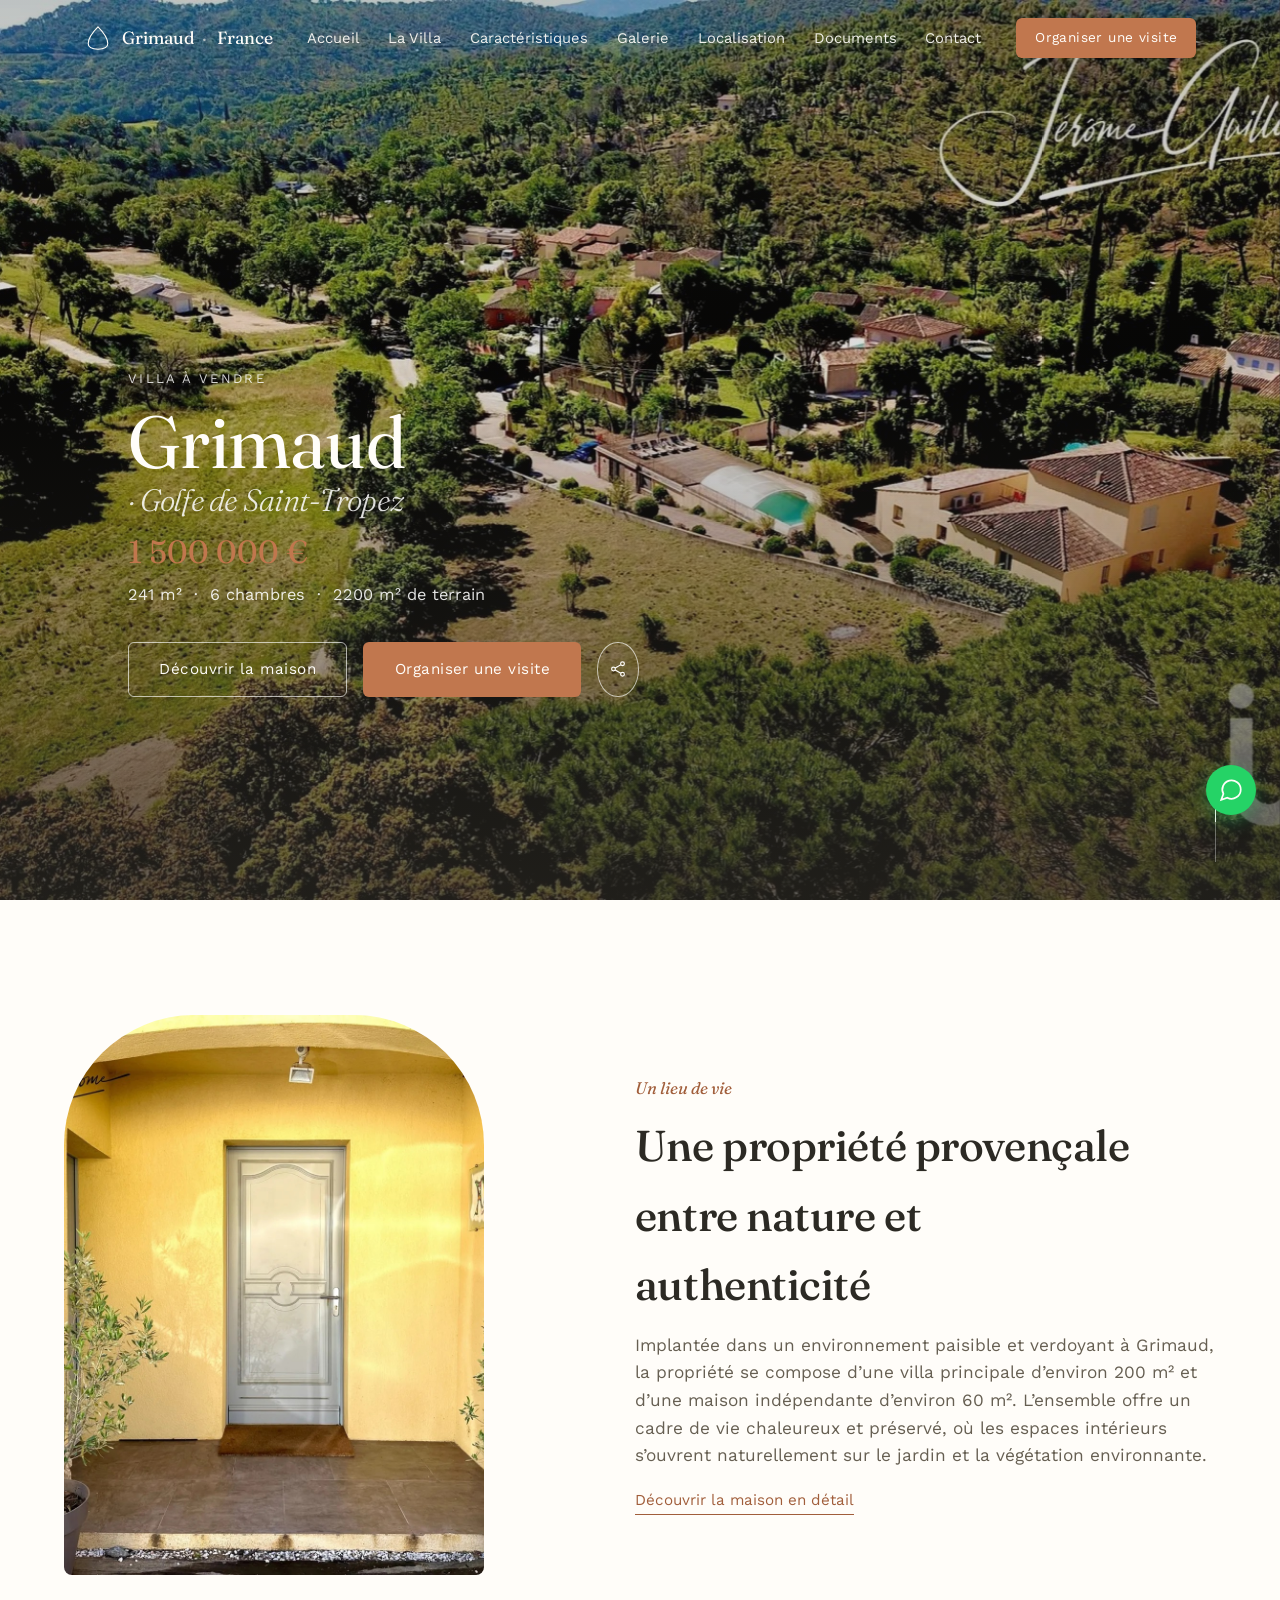
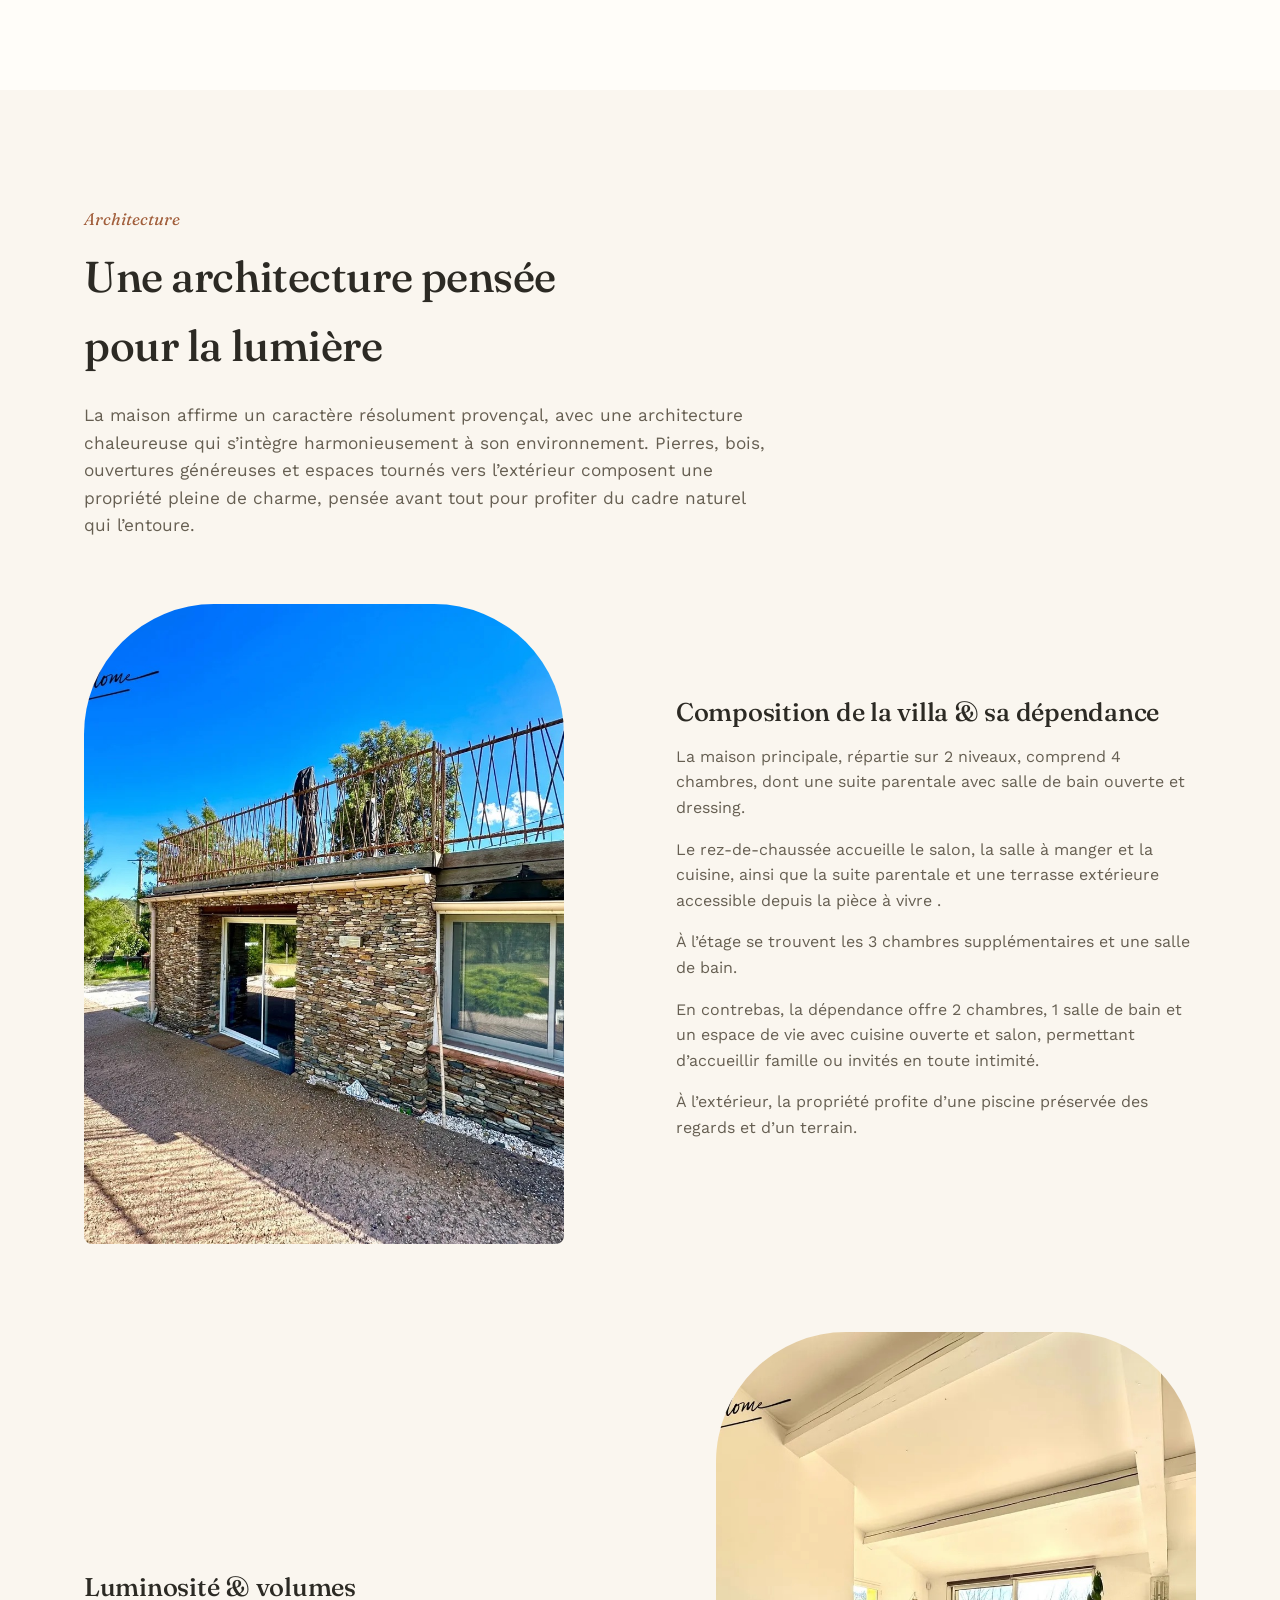
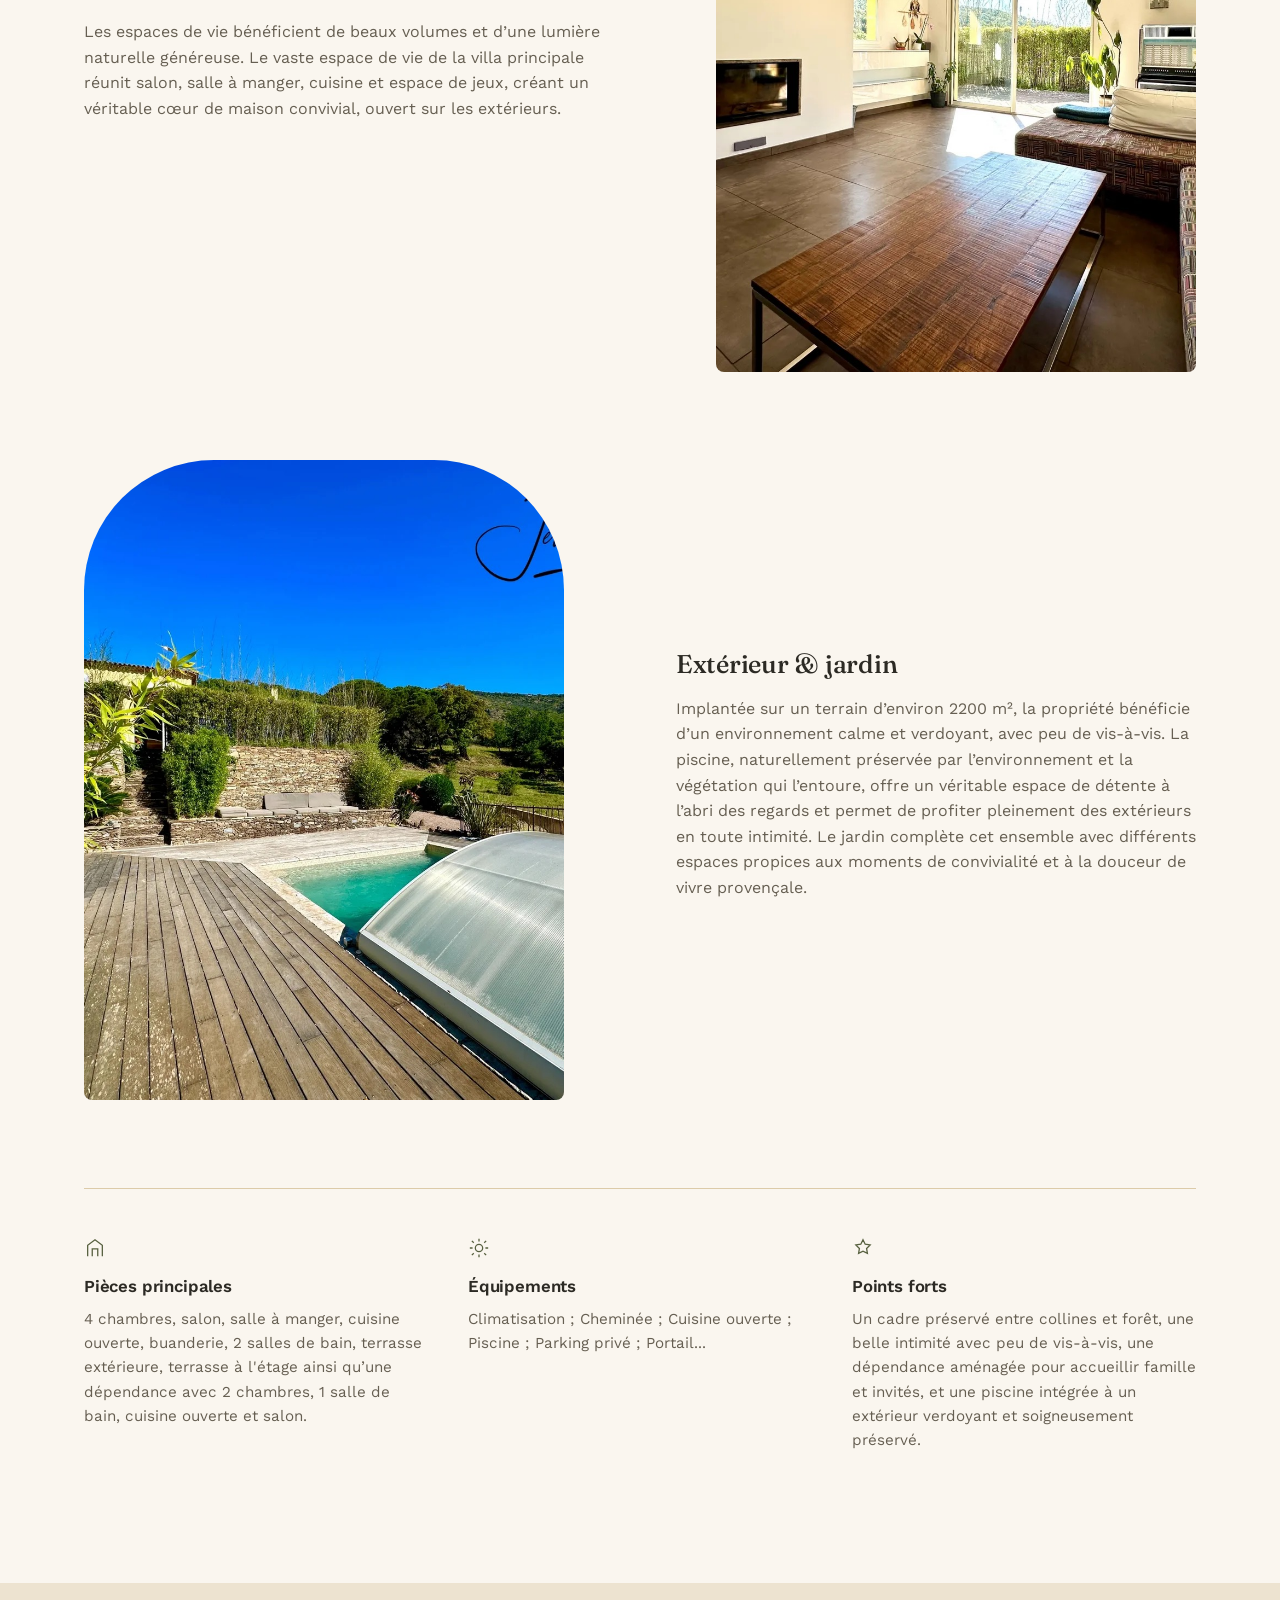
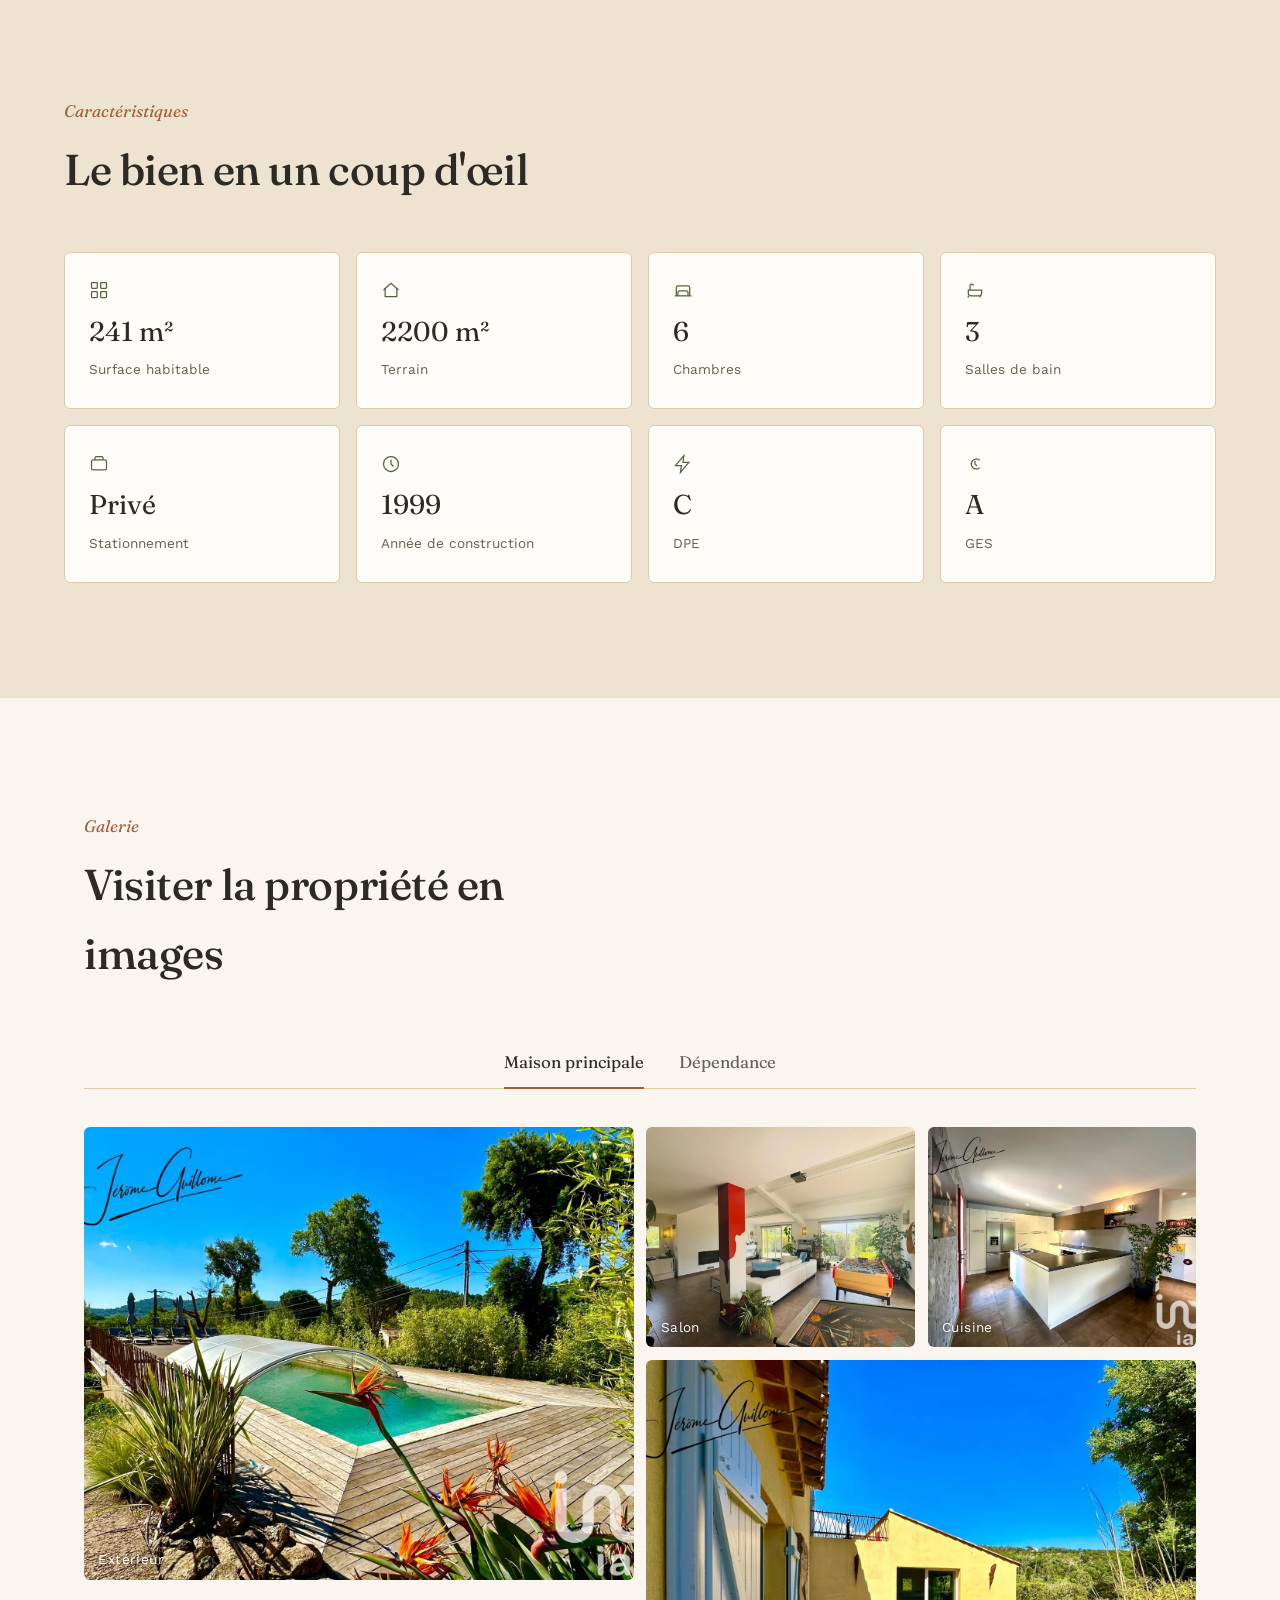
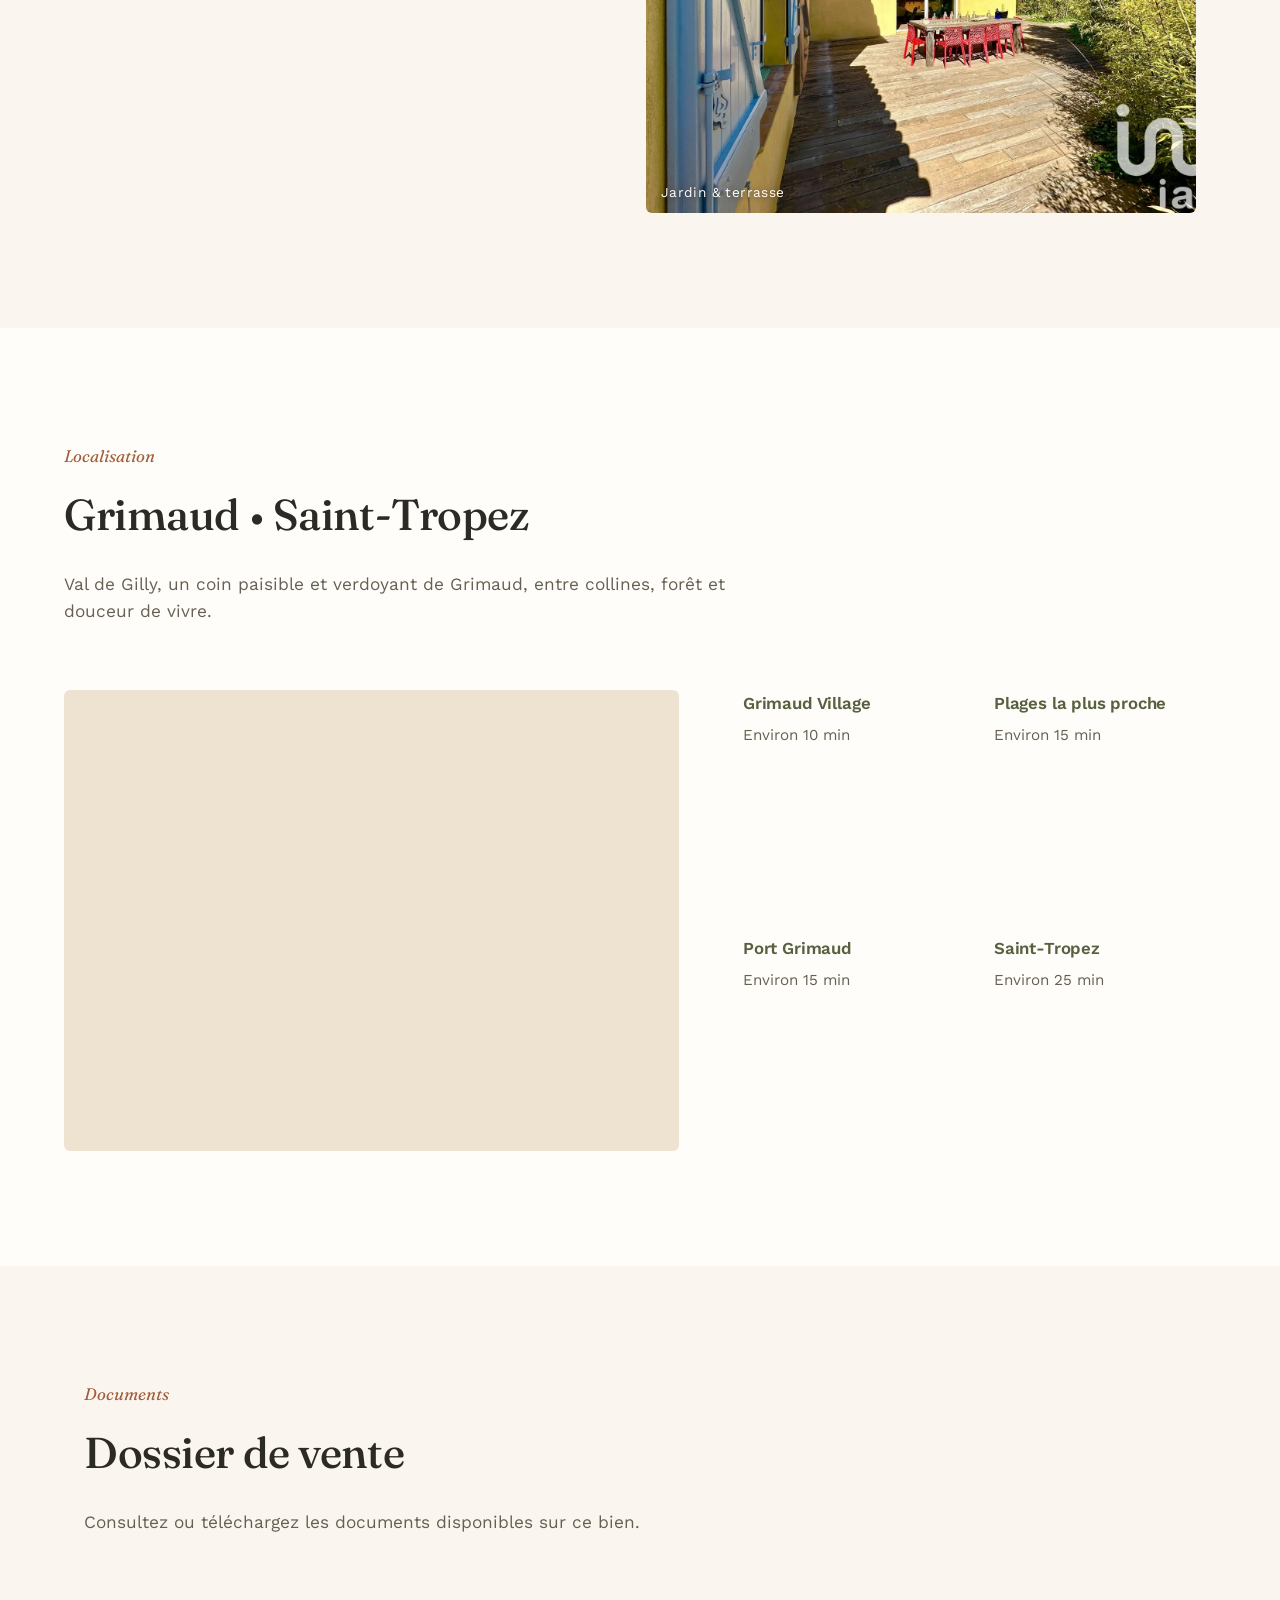
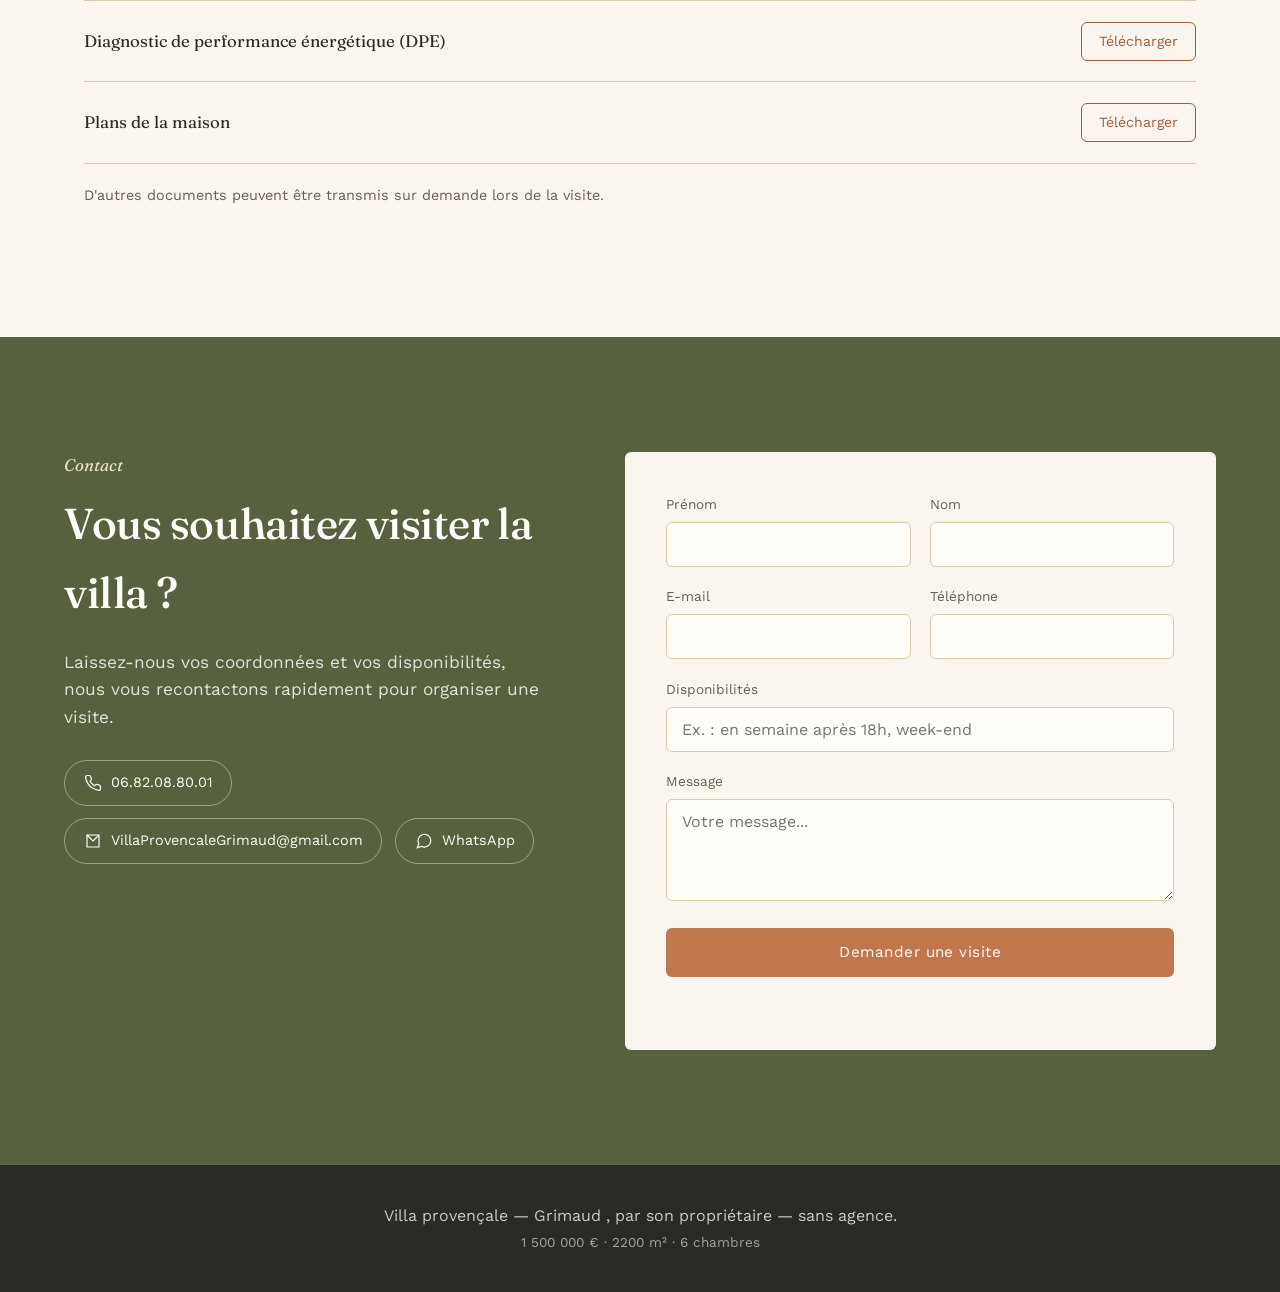
==== commit e4549b08: "Add files via upload" ====
--- a/index.html
+++ b/index.html
@@ -44,7 +44,7 @@
   },
   "floorSize": {
     "@type": "QuantitativeValue",
-    "value": "265",
+    "value": "241",
     "unitCode": "MTK"
   },
   "numberOfRooms": "6",
@@ -105,7 +105,7 @@
       <p class="hero-eyebrow">Villa à vendre</p>
       <h1 class="hero-title">Grimaud<br><span>· Golfe de Saint-Tropez</span></h1>
       <p class="hero-price">1 500 000 €</p>
-      <p class="hero-meta">241  m² &nbsp;·&nbsp; 6 chambres &nbsp;·&nbsp; 2220 m² de terrain</p>
+      <p class="hero-meta">241  m² &nbsp;·&nbsp; 6 chambres &nbsp;·&nbsp; 2200 m² de terrain</p>
       <div class="hero-actions">
         <a href="#maison" class="btn btn-ghost-light">Découvrir la maison</a>
         <a href="#contact" class="btn btn-primary">Organiser une visite</a>
@@ -196,7 +196,8 @@
           <svg viewBox="0 0 24 24" width="22" height="22" fill="none" stroke="currentColor" stroke-width="1.4"><path d="M12 3l2.4 4.9 5.4.8-3.9 3.8.9 5.4-4.8-2.5-4.8 2.5.9-5.4-3.9-3.8 5.4-.8z"/></svg>
         </span>
         <h4>Points forts</h4>
-        <p>[Ce qui distingue vraiment cette maison des autres biens du secteur.]</p>
+        <p>Un cadre préservé entre collines et forêt, une belle intimité avec peu de vis-à-vis, une dépendance aménagée pour accueillir famille et invités, et une piscine intégrée à un extérieur verdoyant et soigneusement préservé.
+</p>
       </div>
     </div>
   </section>
@@ -242,16 +243,6 @@
         <span class="stat-value">A</span><span class="stat-label">GES</span>
       </li>
     </ul>
-
-    <div class="equipements">
-      <h3>Équipements</h3>
-      <ul class="equip-list">
-        <li>[Équipement 1]</li>
-        <li>[Équipement 2]</li>
-        <li>[Équipement 3]</li>
-        <li>[Équipement 4]</li>
-        <li>[Équipement 5]</li>
-        <li>[Équipement 6]</li>
       </ul>
     </div>
   </section>
@@ -400,10 +391,6 @@
       <li class="document-item">
         <span class="doc-name">Plans de la maison</span>
         <a href="documents/plans.pdf" class="doc-link" download>Télécharger</a>
-      </li>
-      <li class="document-item">
-        <span class="doc-name">Dossier de présentation complet</span>
-        <a href="documents/dossier-presentation.pdf" class="doc-link" download>Télécharger</a>
       </li>
     </ul>
     <p class="documents-note">D'autres documents peuvent être transmis sur demande lors de la visite.</p>
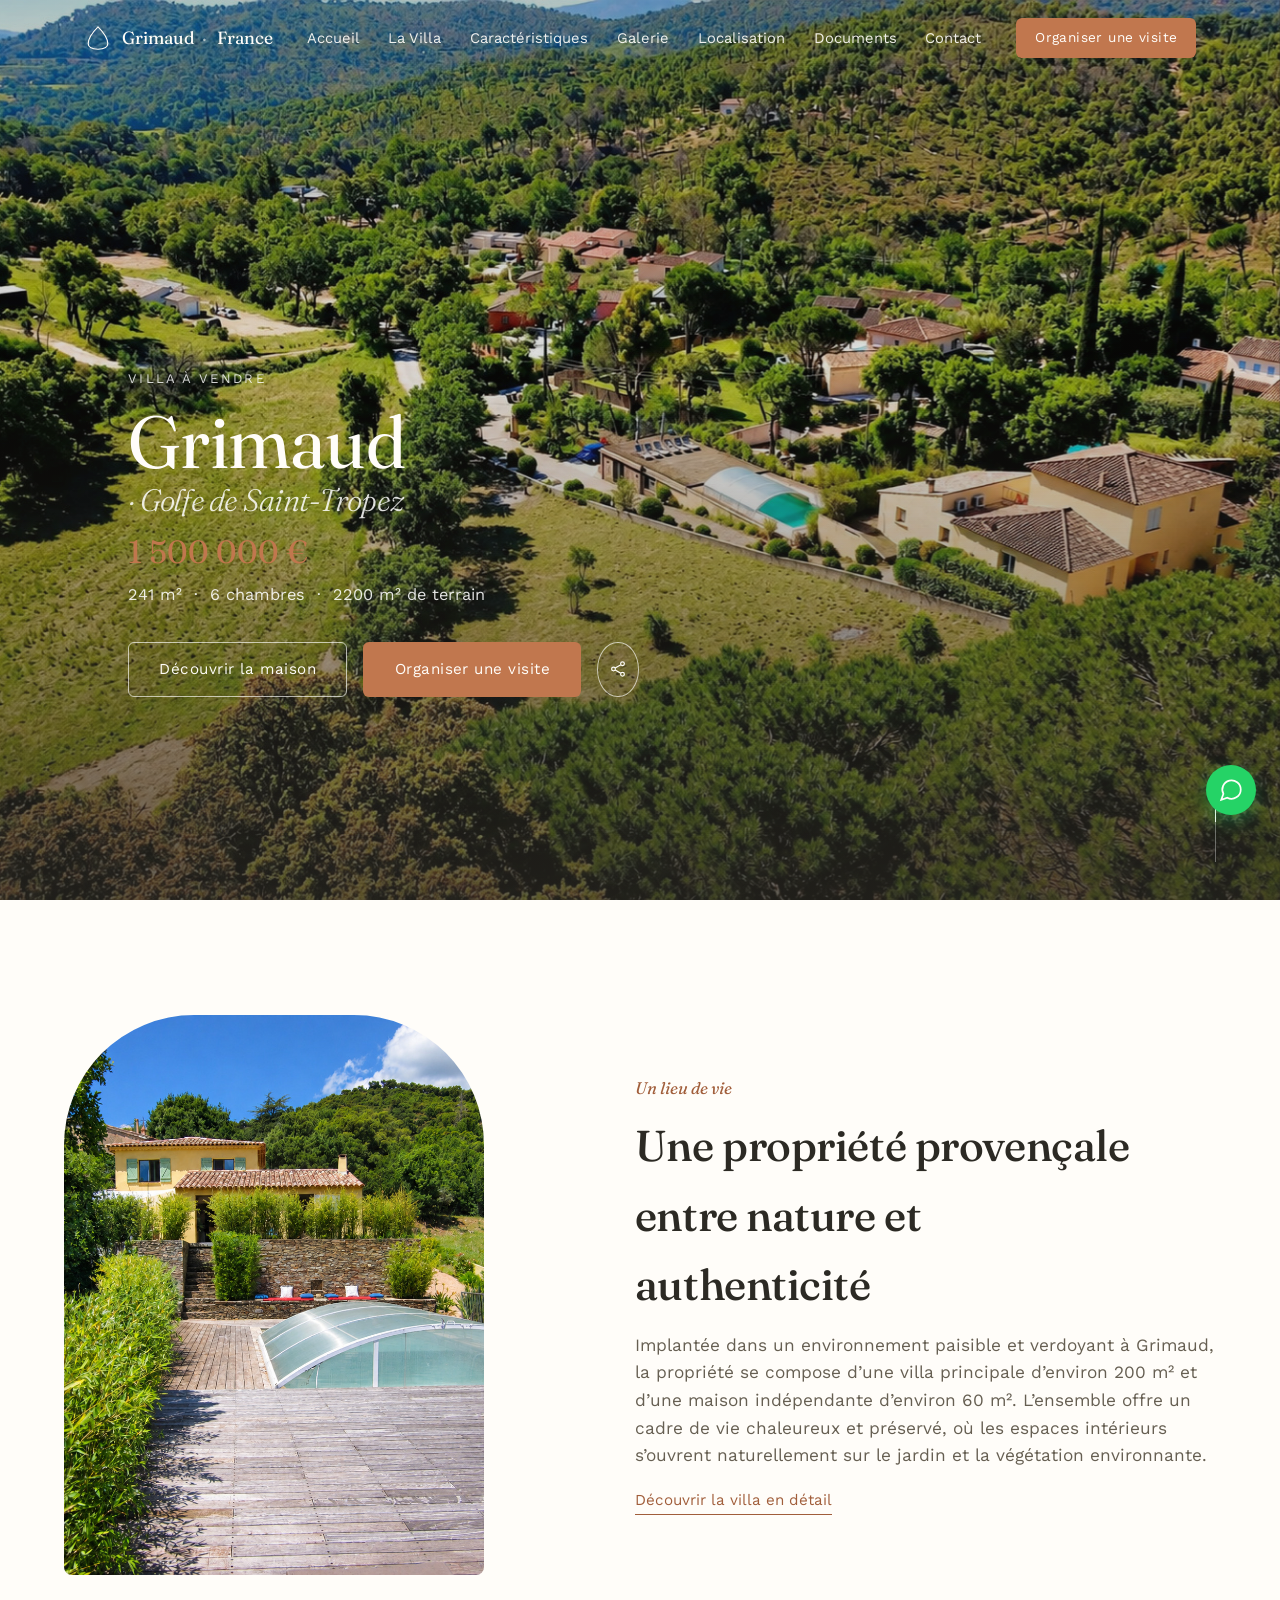
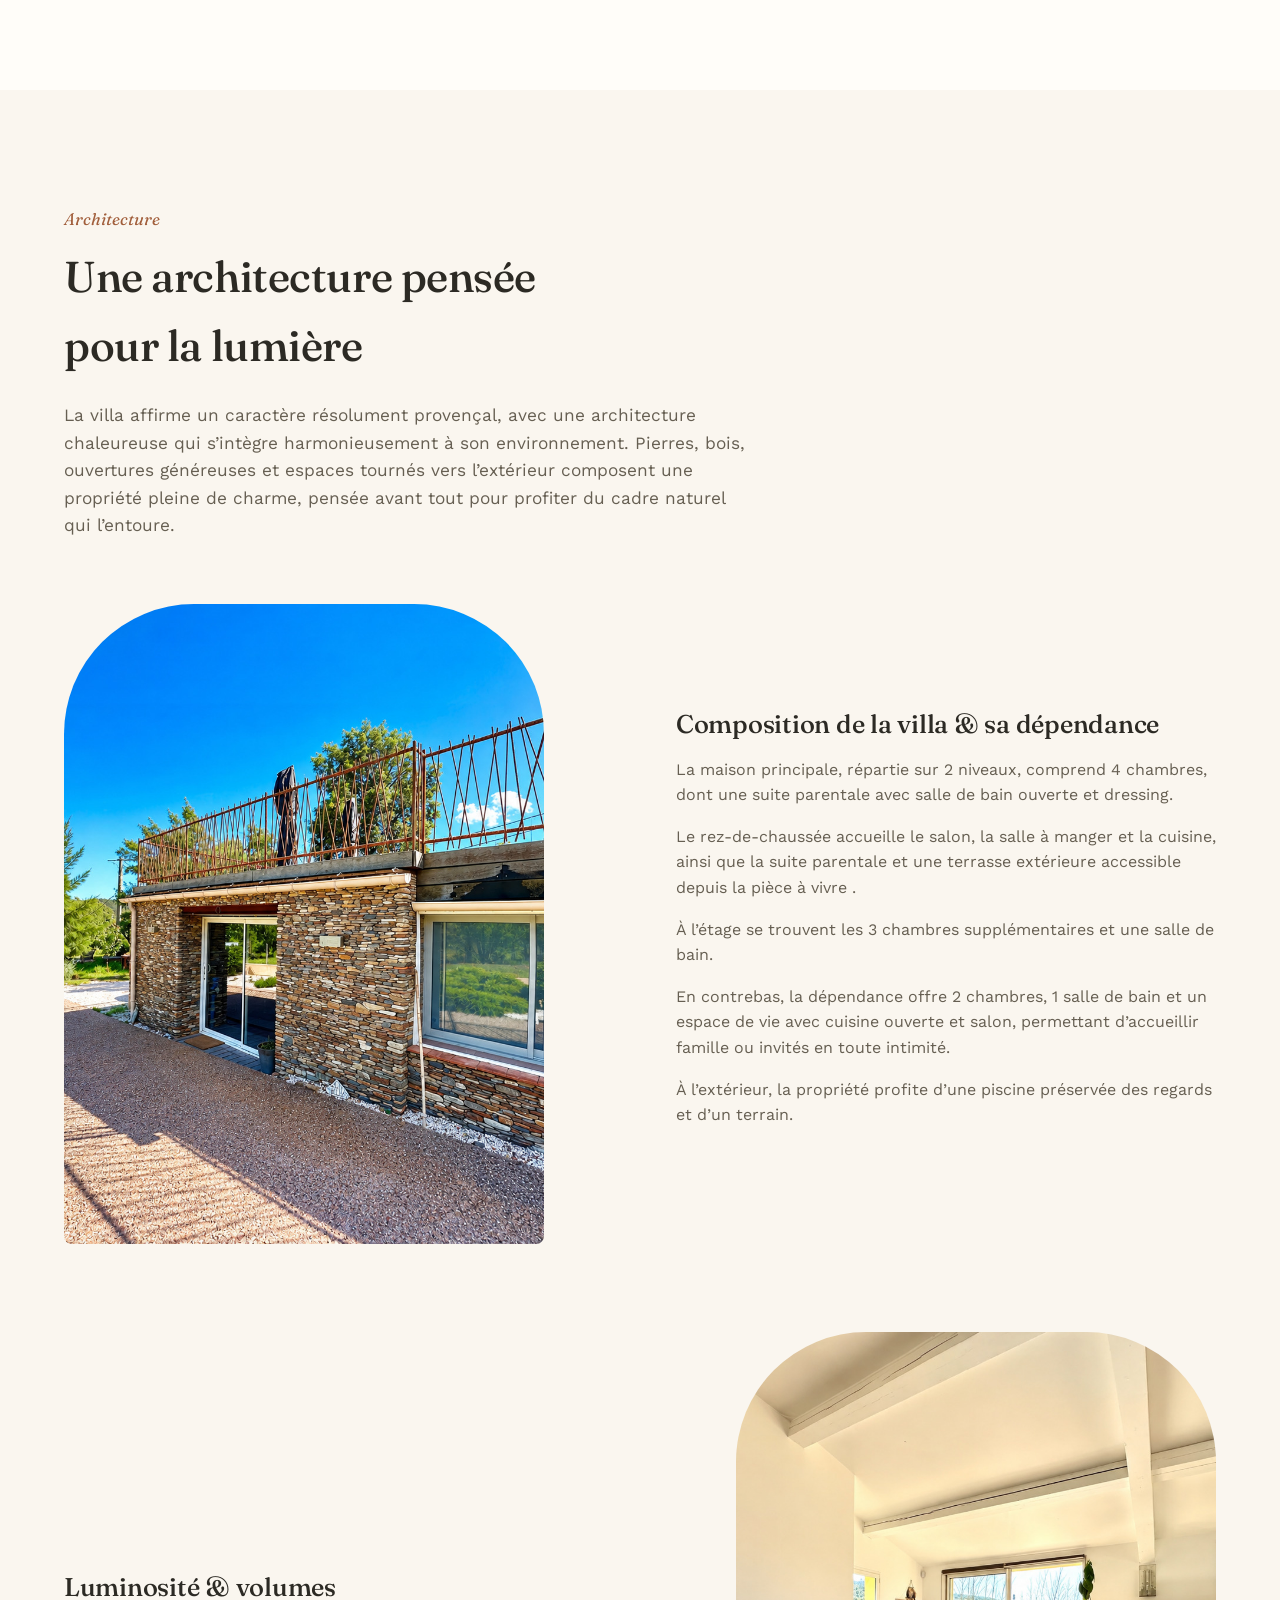
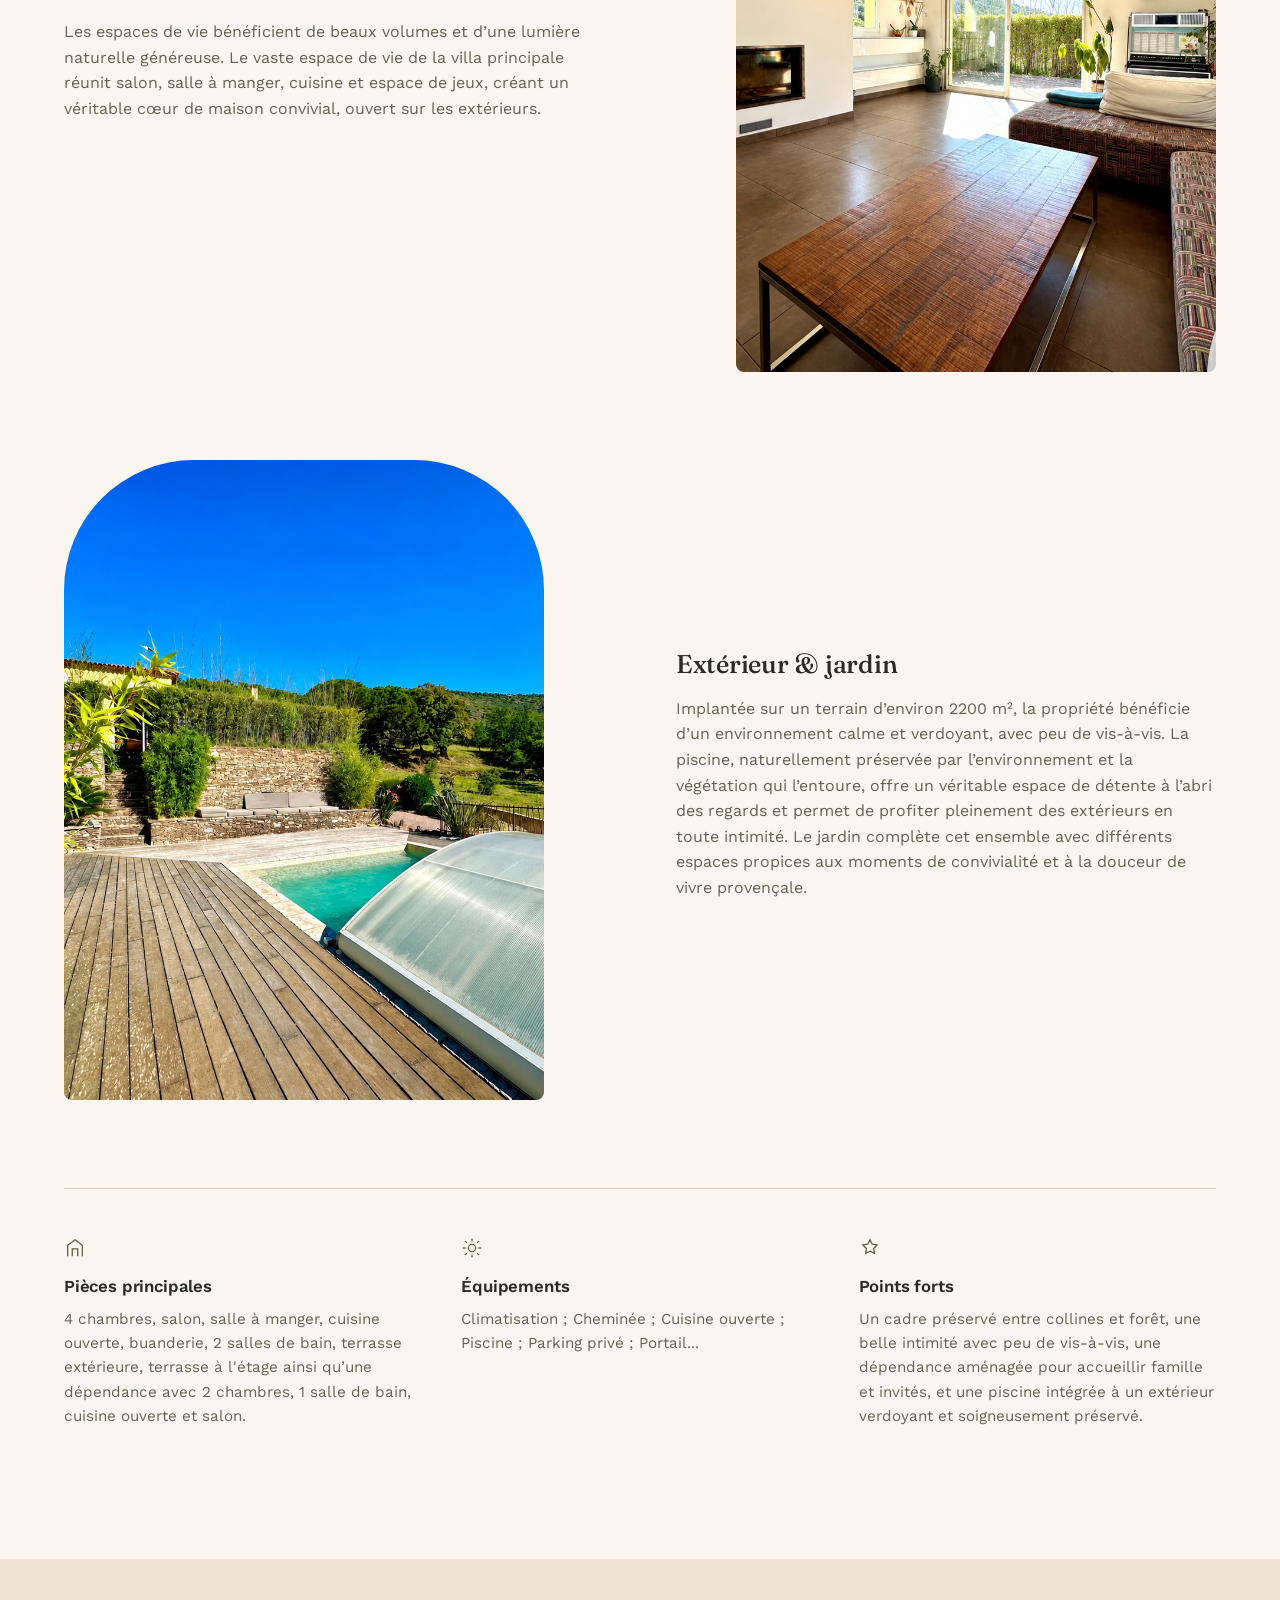
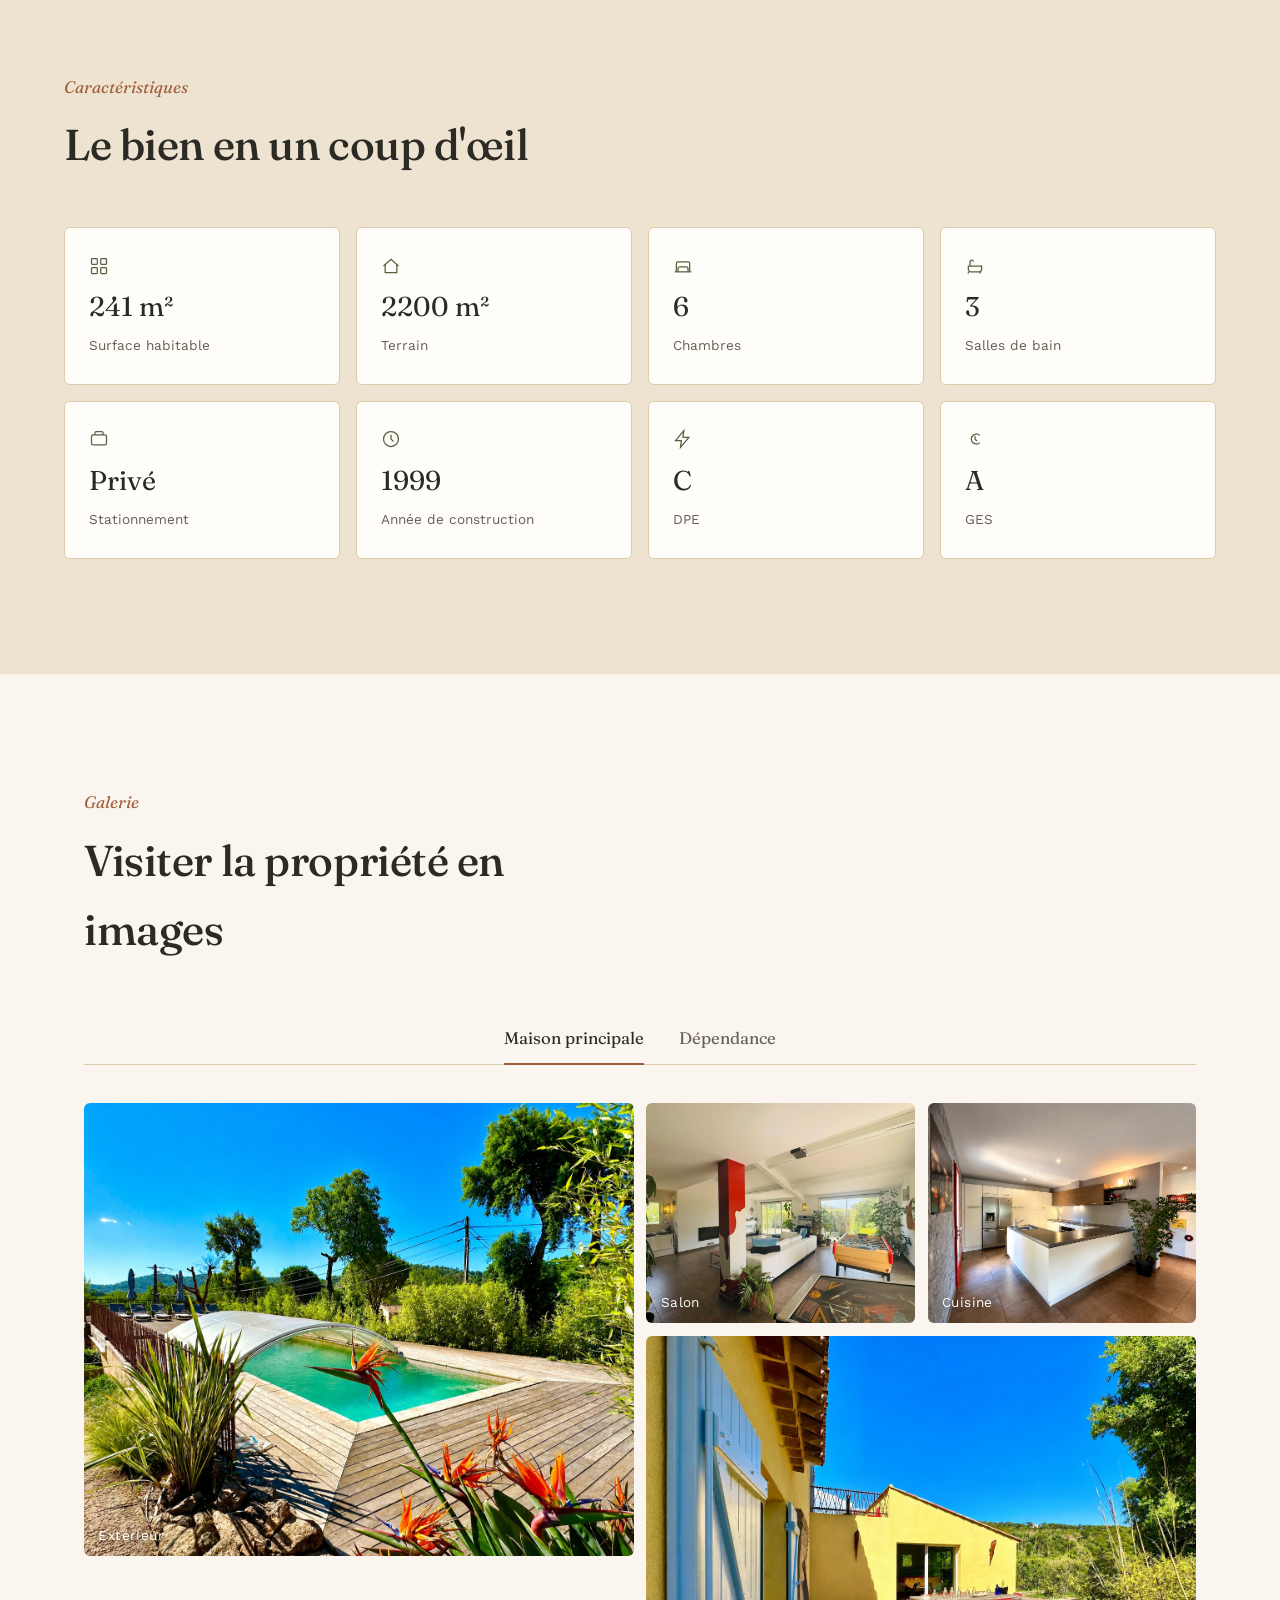
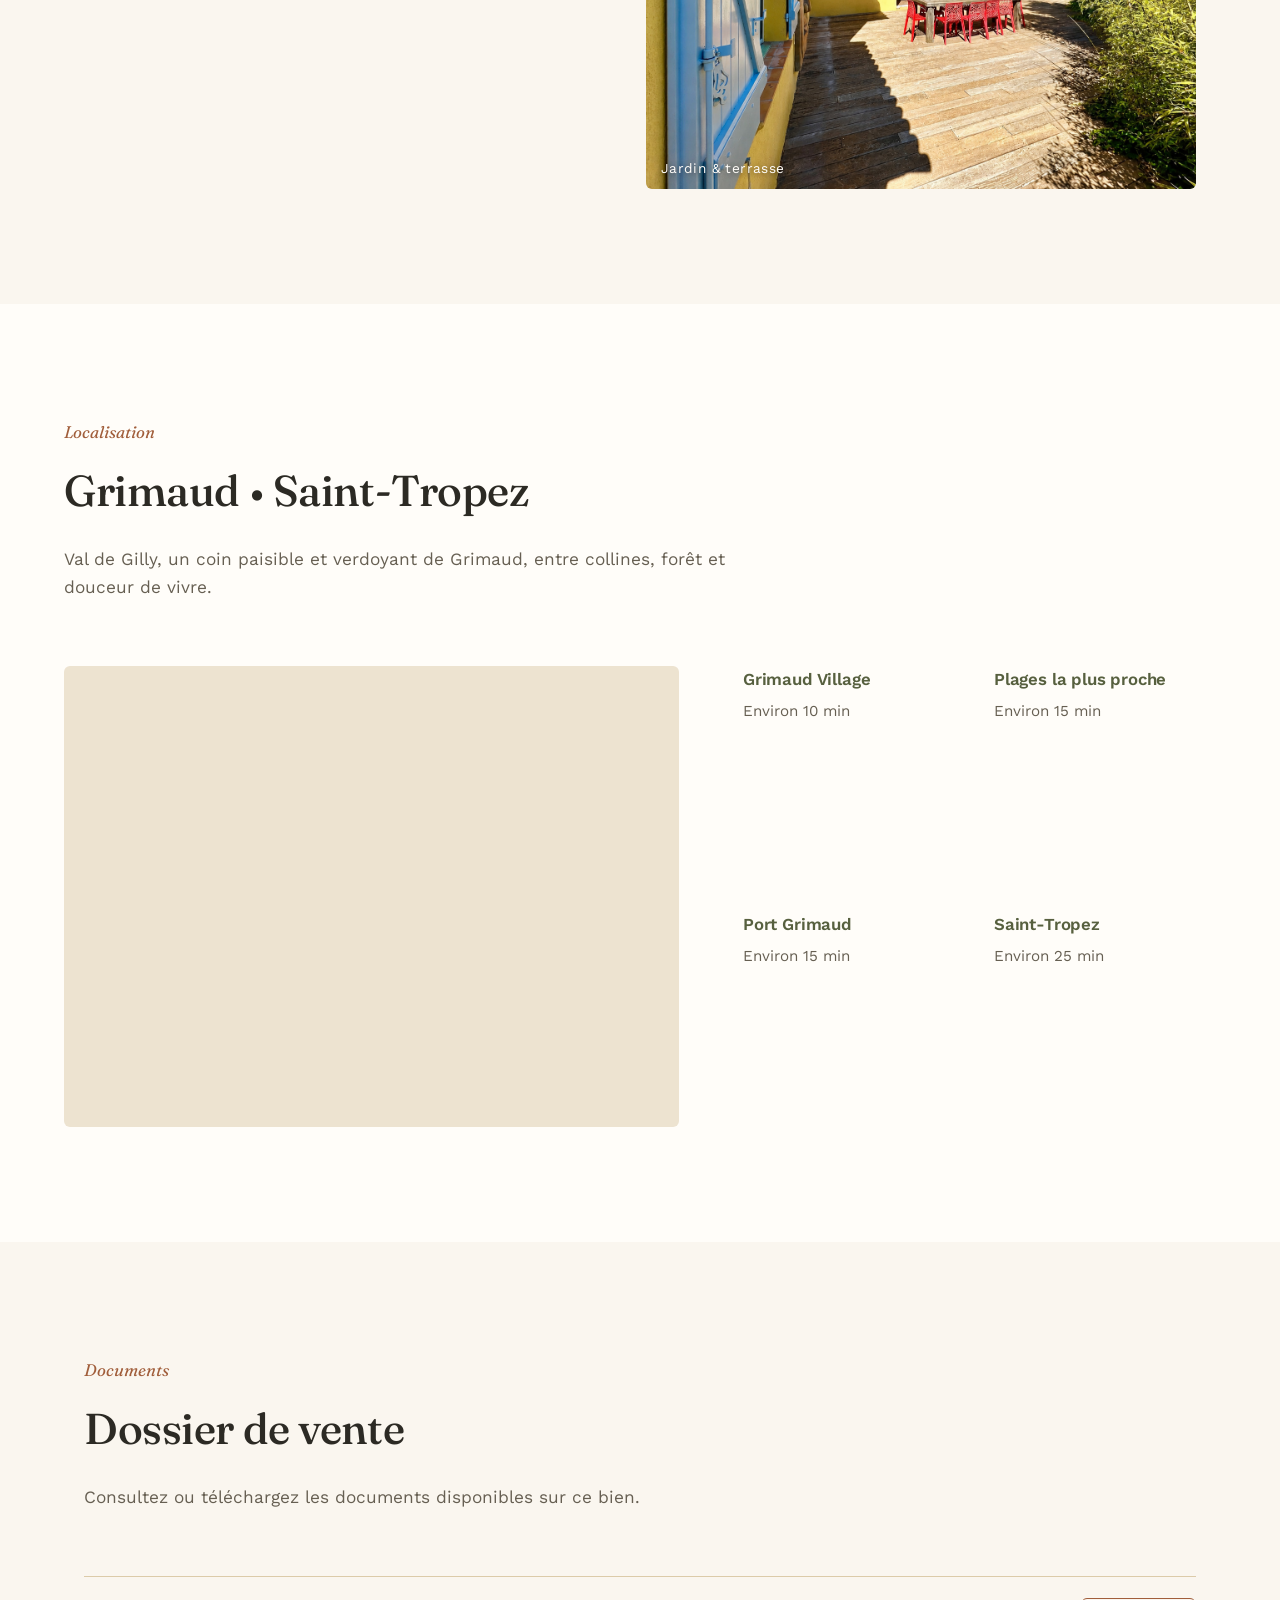
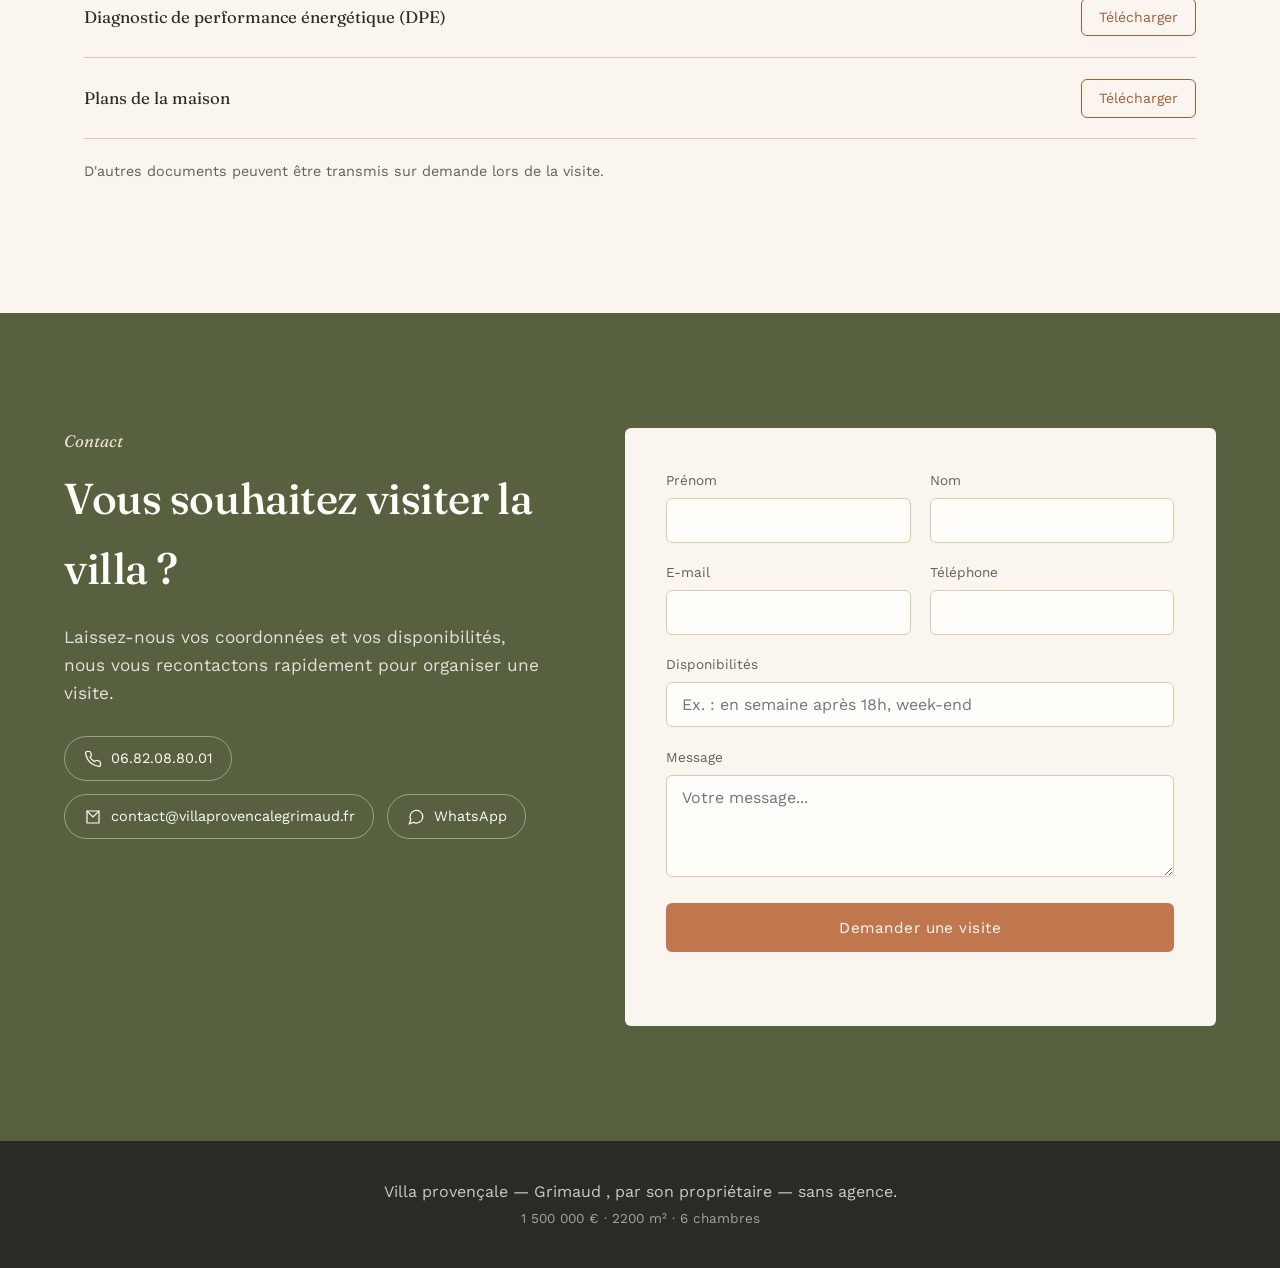
==== commit 44101080: "Add files via upload" ====
--- a/index.html
+++ b/index.html
@@ -107,7 +107,7 @@
       <p class="hero-price">1 500 000 €</p>
       <p class="hero-meta">241  m² &nbsp;·&nbsp; 6 chambres &nbsp;·&nbsp; 2200 m² de terrain</p>
       <div class="hero-actions">
-        <a href="#maison" class="btn btn-ghost-light">Découvrir la maison</a>
+        <a href="#villa" class="btn btn-ghost-light">Découvrir la maison</a>
         <a href="#contact" class="btn btn-primary">Organiser une visite</a>
         <button type="button" class="btn btn-icon-light" id="share-btn" aria-label="Partager cette annonce">
           <svg viewBox="0 0 24 24" width="18" height="18" fill="none" stroke="currentColor" stroke-width="1.6"><circle cx="18" cy="5" r="2.5"/><circle cx="6" cy="12" r="2.5"/><circle cx="18" cy="19" r="2.5"/><path d="M8.2 10.8l7.6-4.4M8.2 13.2l7.6 4.4"/></svg>
@@ -129,17 +129,17 @@
         <p class="section-label">Un lieu de vie</p>
         <h2>Une propriété provençale entre nature et authenticité</h2>
         <p class="lead">Implantée dans un environnement paisible et verdoyant à Grimaud, la propriété se compose d’une villa principale d’environ 200 m² et d’une maison indépendante d’environ 60 m². L’ensemble offre un cadre de vie chaleureux et préservé, où les espaces intérieurs s’ouvrent naturellement sur le jardin et la végétation environnante.</p>
-        <a href="#maison" class="text-link">Découvrir la maison en détail</a>
+        <a href="#villa" class="text-link">Découvrir la villa en détail</a>
       </div>
     </div>
   </section>
 
   <!-- ===================== LA MAISON ===================== -->
-  <section class="maison" id="maison">
+  <section class="villa" id="villa">
     <div class="section-intro">
       <p class="section-label">Architecture</p>
       <h2>Une architecture pensée pour la lumière</h2>
-      <p class="lead">La maison affirme un caractère résolument provençal, avec une architecture chaleureuse qui s’intègre harmonieusement à son environnement. Pierres, bois, ouvertures généreuses et espaces tournés vers l’extérieur composent une propriété pleine de charme, pensée avant tout pour profiter du cadre naturel qui l’entoure.</p>
+      <p class="lead">La villa affirme un caractère résolument provençal, avec une architecture chaleureuse qui s’intègre harmonieusement à son environnement. Pierres, bois, ouvertures généreuses et espaces tournés vers l’extérieur composent une propriété pleine de charme, pensée avant tout pour profiter du cadre naturel qui l’entoure.</p>
     </div>
 
     <div class="feature-row">
@@ -409,9 +409,9 @@
             <svg viewBox="0 0 24 24" width="18" height="18" fill="none" stroke="currentColor" stroke-width="1.6"><path d="M22 16.9v3a2 2 0 0 1-2.2 2 19.8 19.8 0 0 1-8.6-3.1 19.5 19.5 0 0 1-6-6A19.8 19.8 0 0 1 2.1 4.2 2 2 0 0 1 4.1 2h3a2 2 0 0 1 2 1.7c.1.9.3 1.8.6 2.7a2 2 0 0 1-.5 2.1L8 9.7a16 16 0 0 0 6 6l1.2-1.2a2 2 0 0 1 2.1-.5c.9.3 1.8.5 2.7.6a2 2 0 0 1 1.7 2z"/></svg>
             06.82.08.80.01
           </a>
-          <a href="mailto:villaprovencalegrimaud@gmail.com" class="contact-pill">
+          <a href="mailto:contact@villaprovencalegrimaud.fr" class="contact-pill">
             <svg viewBox="0 0 24 24" width="18" height="18" fill="none" stroke="currentColor" stroke-width="1.6"><path d="M4 4h16v16H4z"/><path d="m4 4 8 8 8-8"/></svg>
-            VillaProvencaleGrimaud@gmail.com
+            contact@villaprovencalegrimaud.fr
           </a>
           <a href="https://wa.me/+330682088001" class="contact-pill" target="_blank" rel="noopener">
             <svg viewBox="0 0 24 24" width="18" height="18" fill="none" stroke="currentColor" stroke-width="1.6"><path d="M21 11.5a8.5 8.5 0 0 1-12.4 7.6L3 21l2-5.4A8.5 8.5 0 1 1 21 11.5z"/></svg>
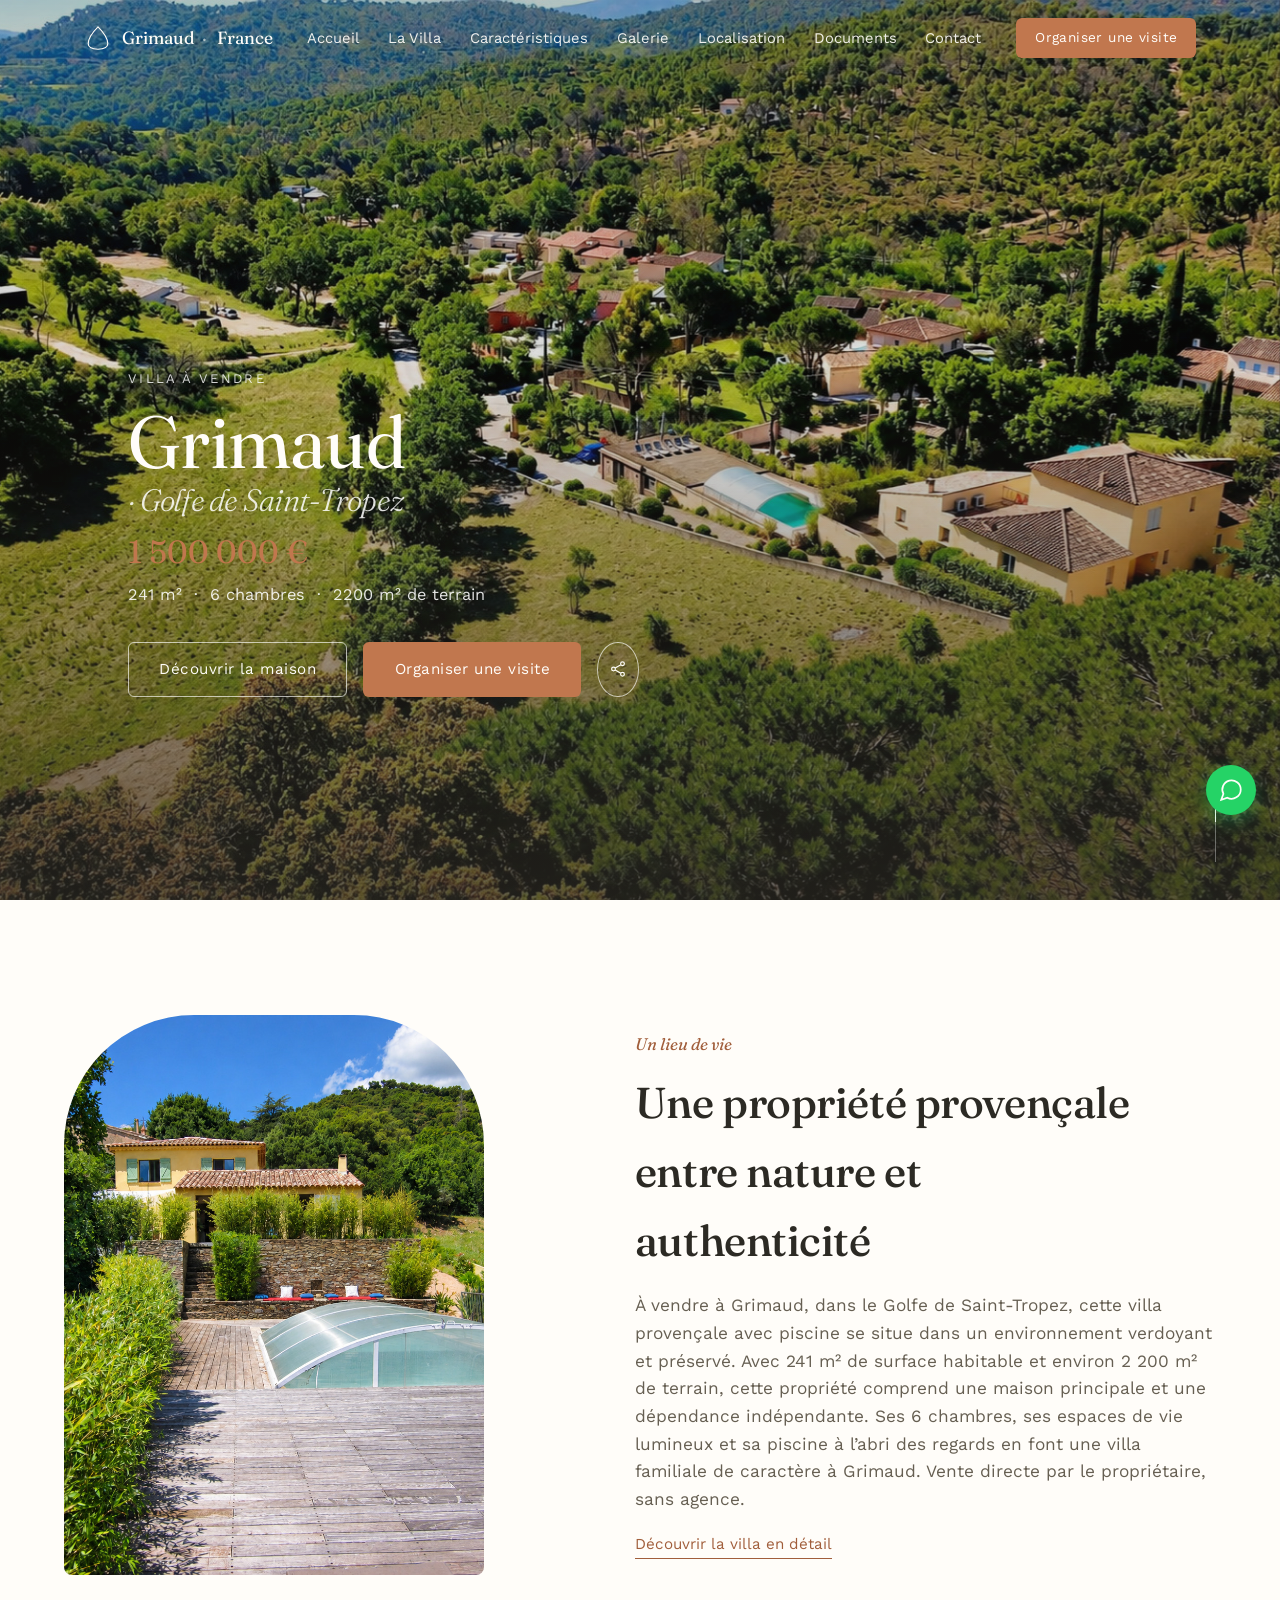
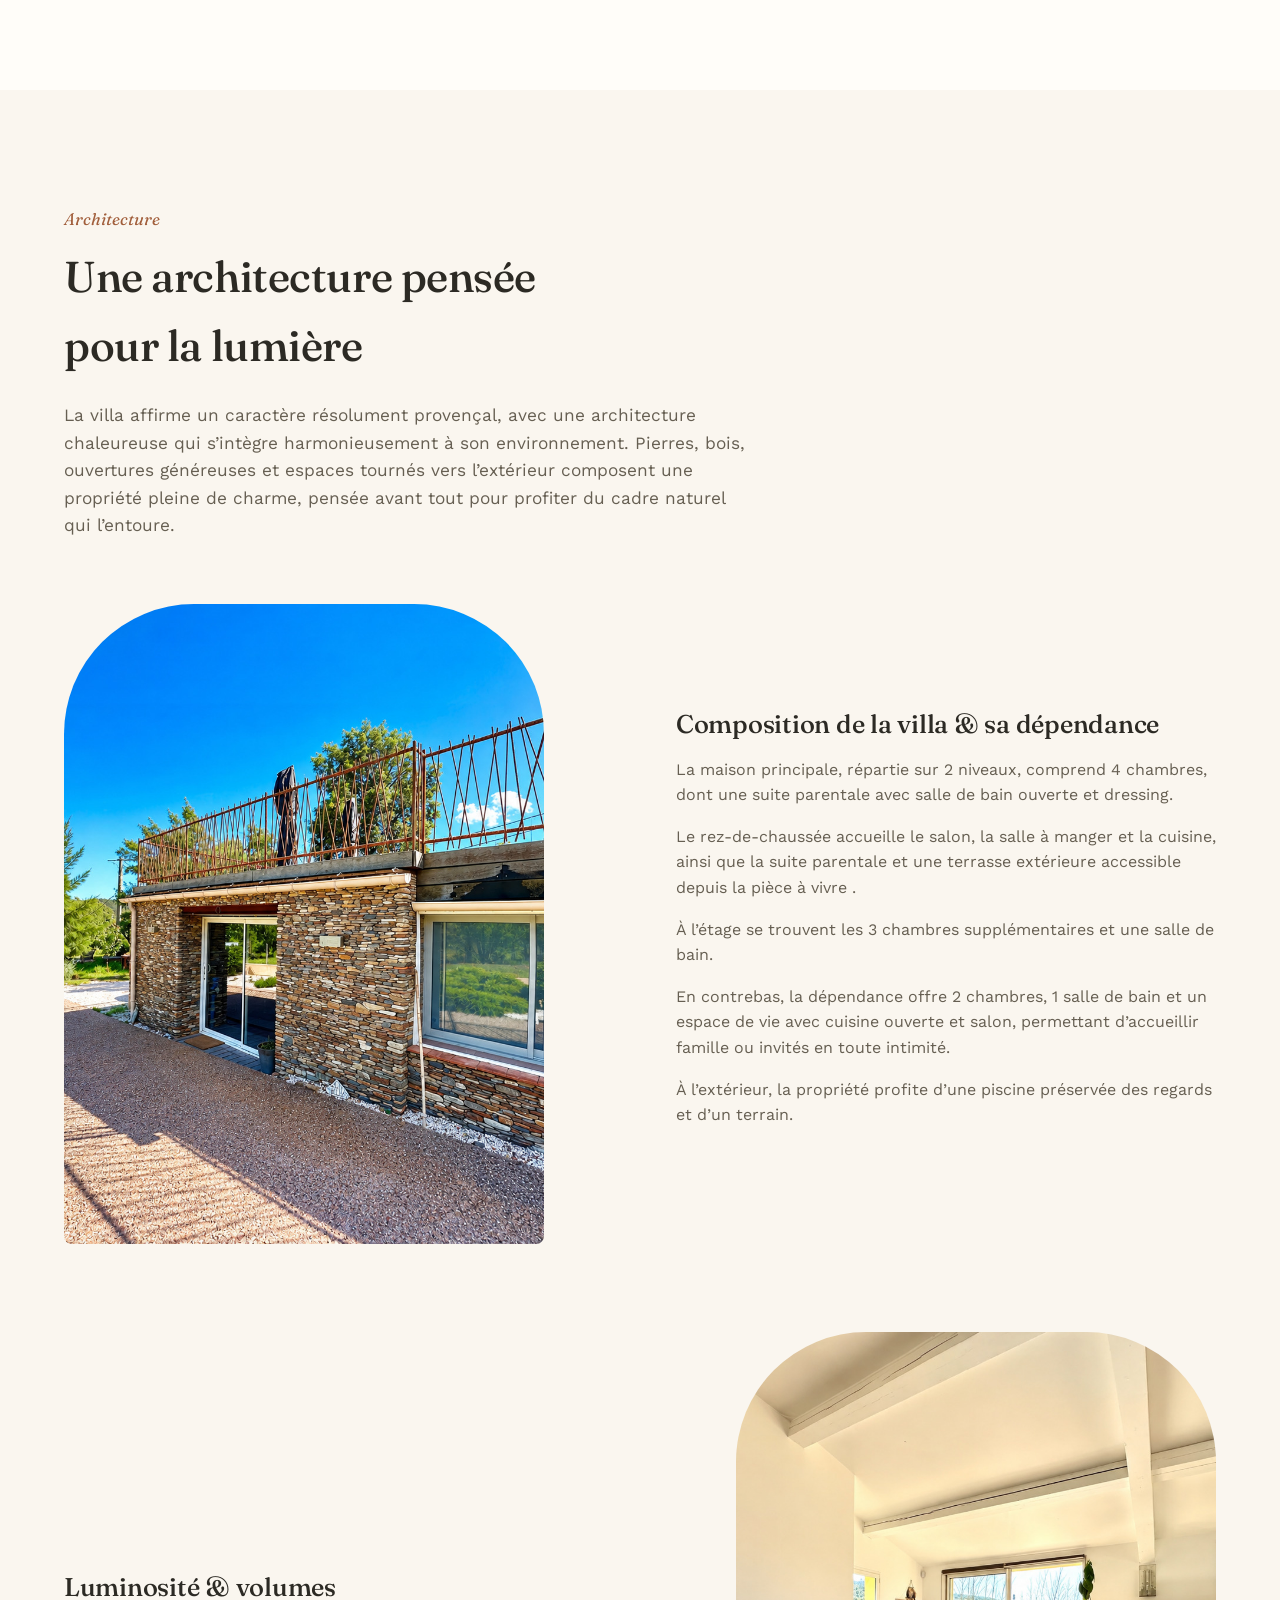
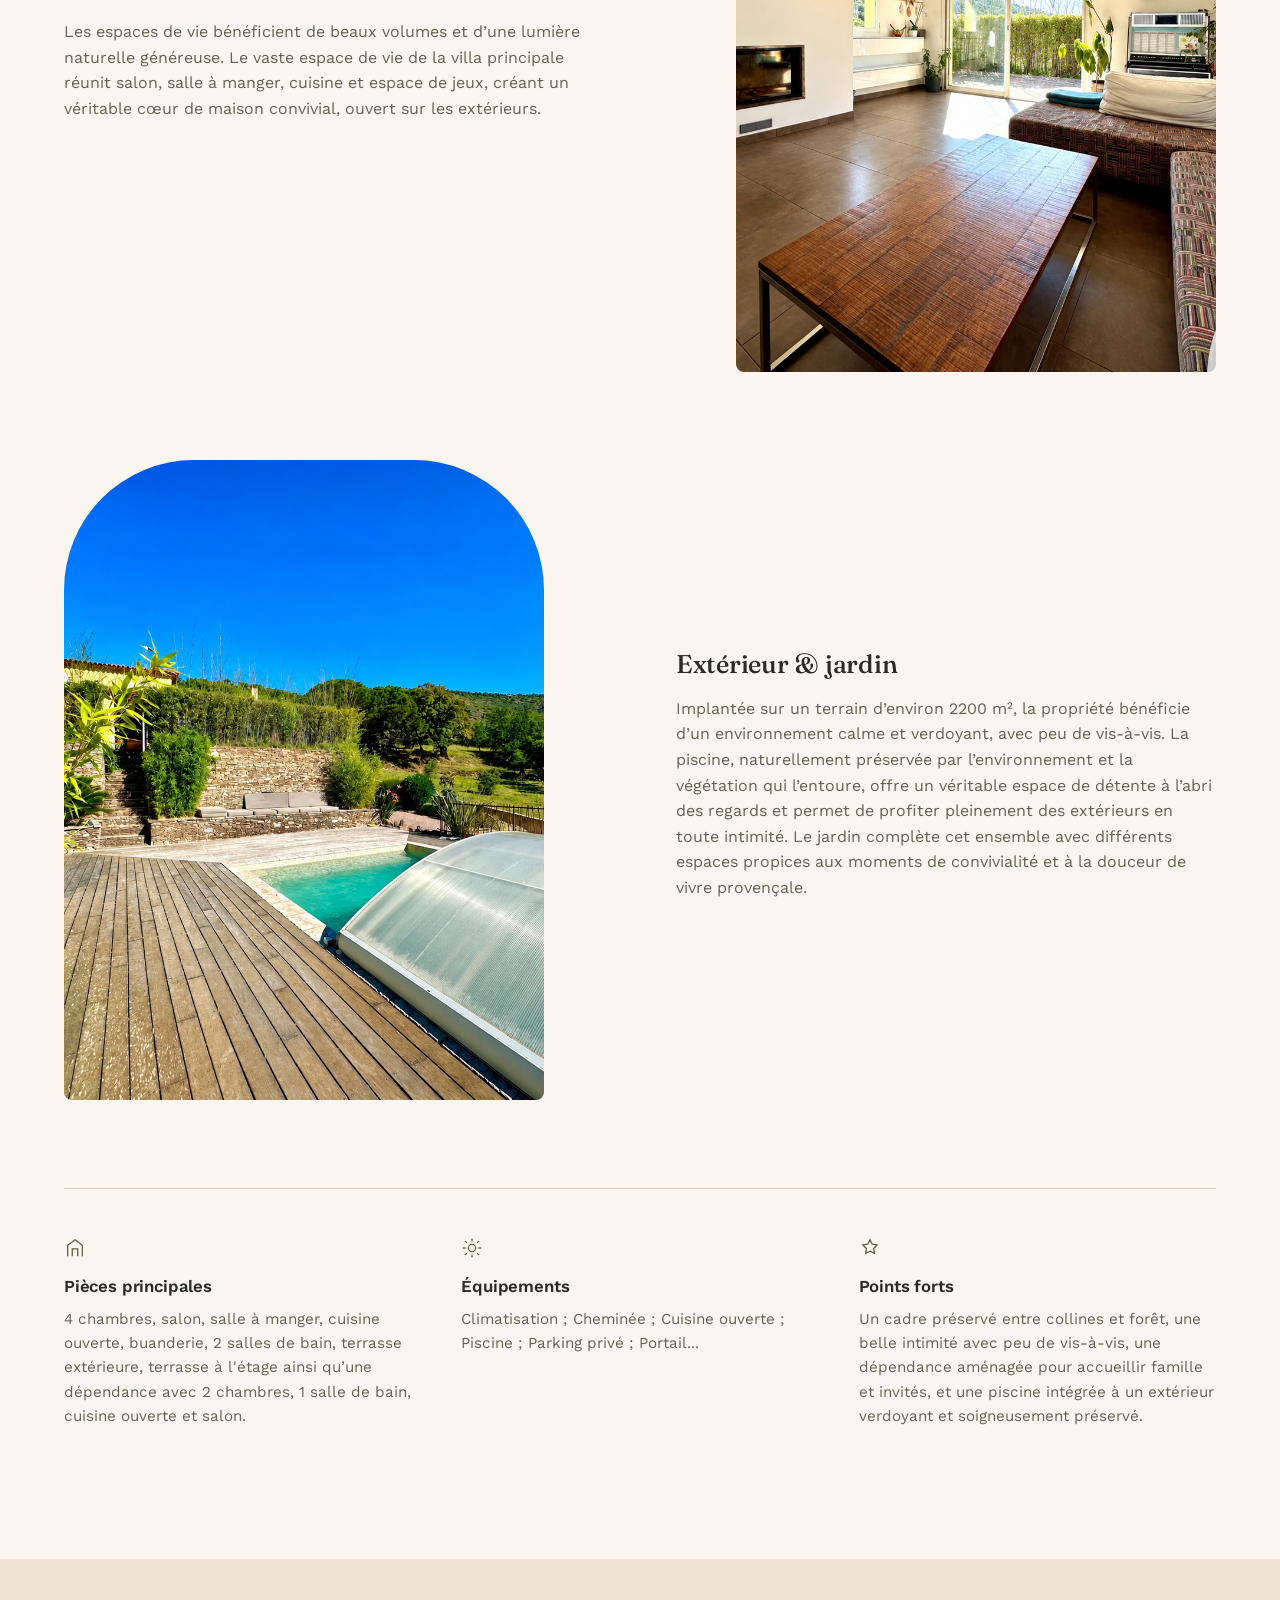
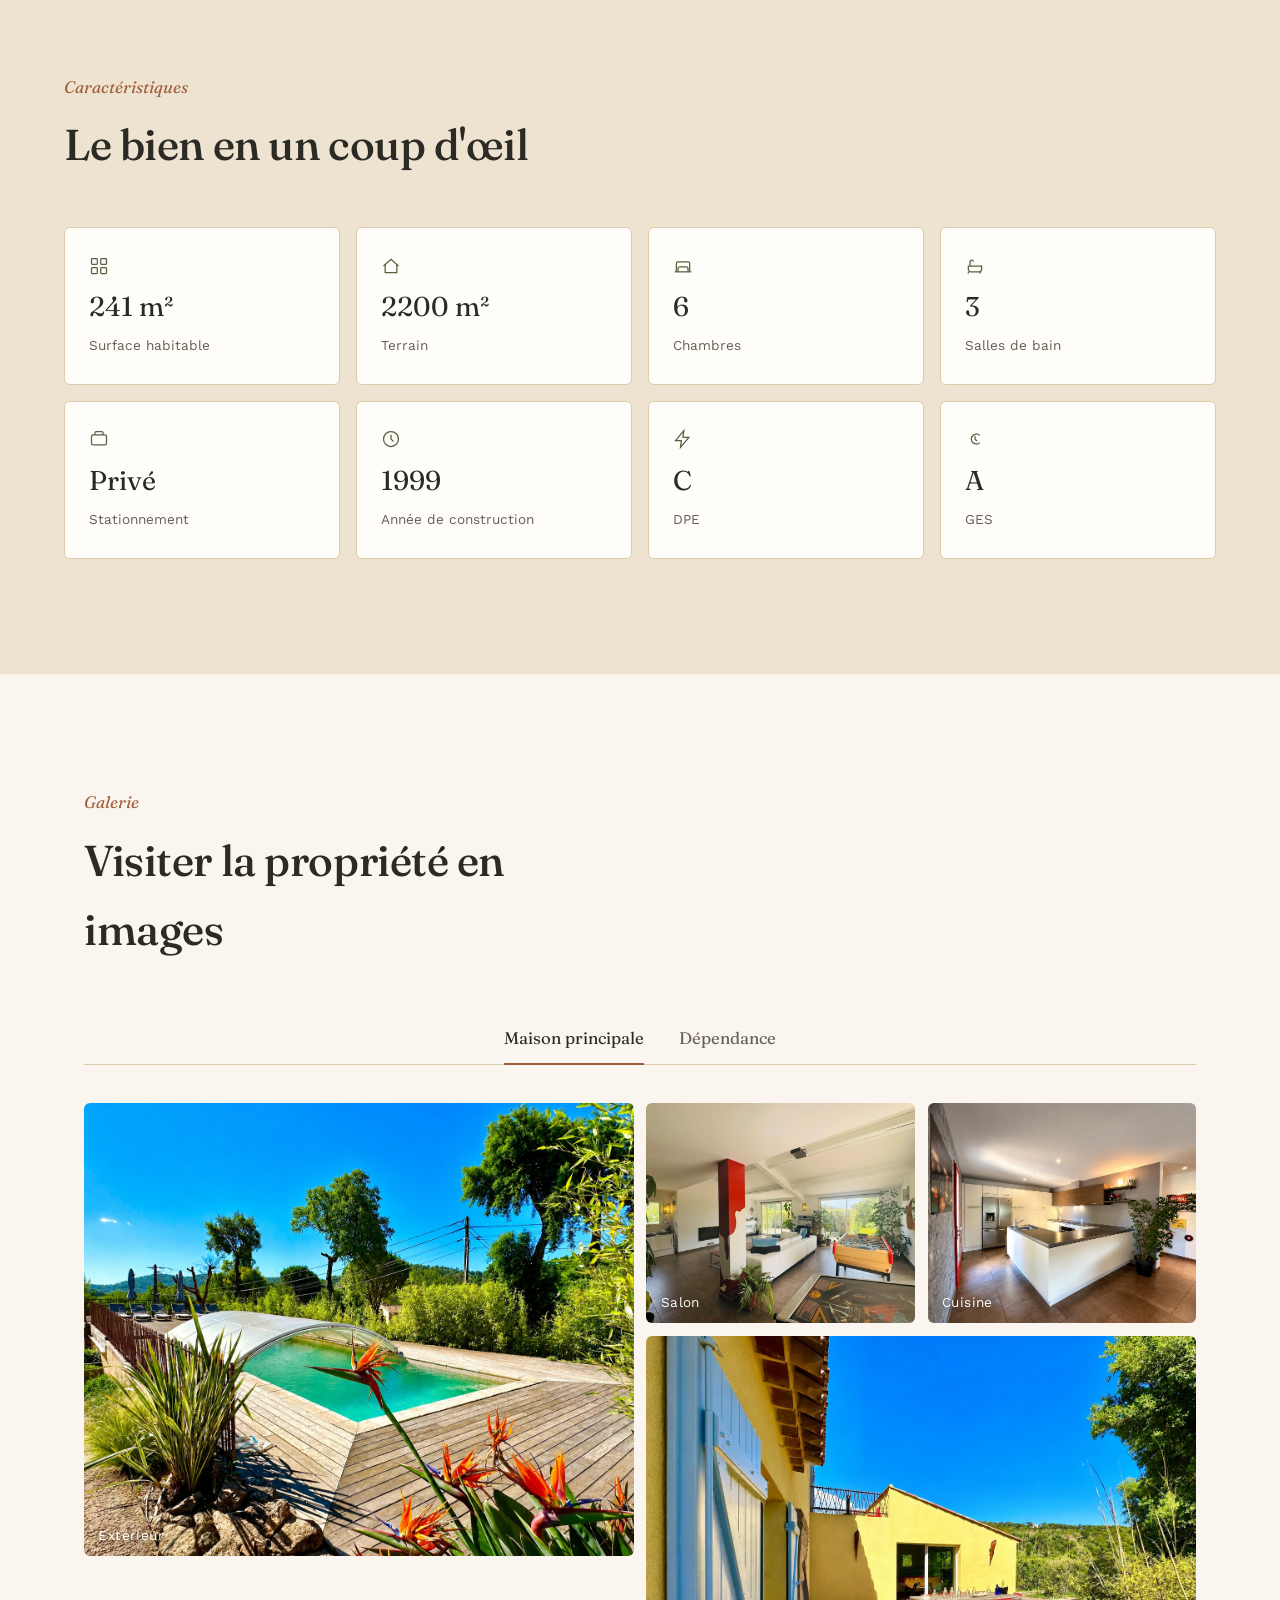
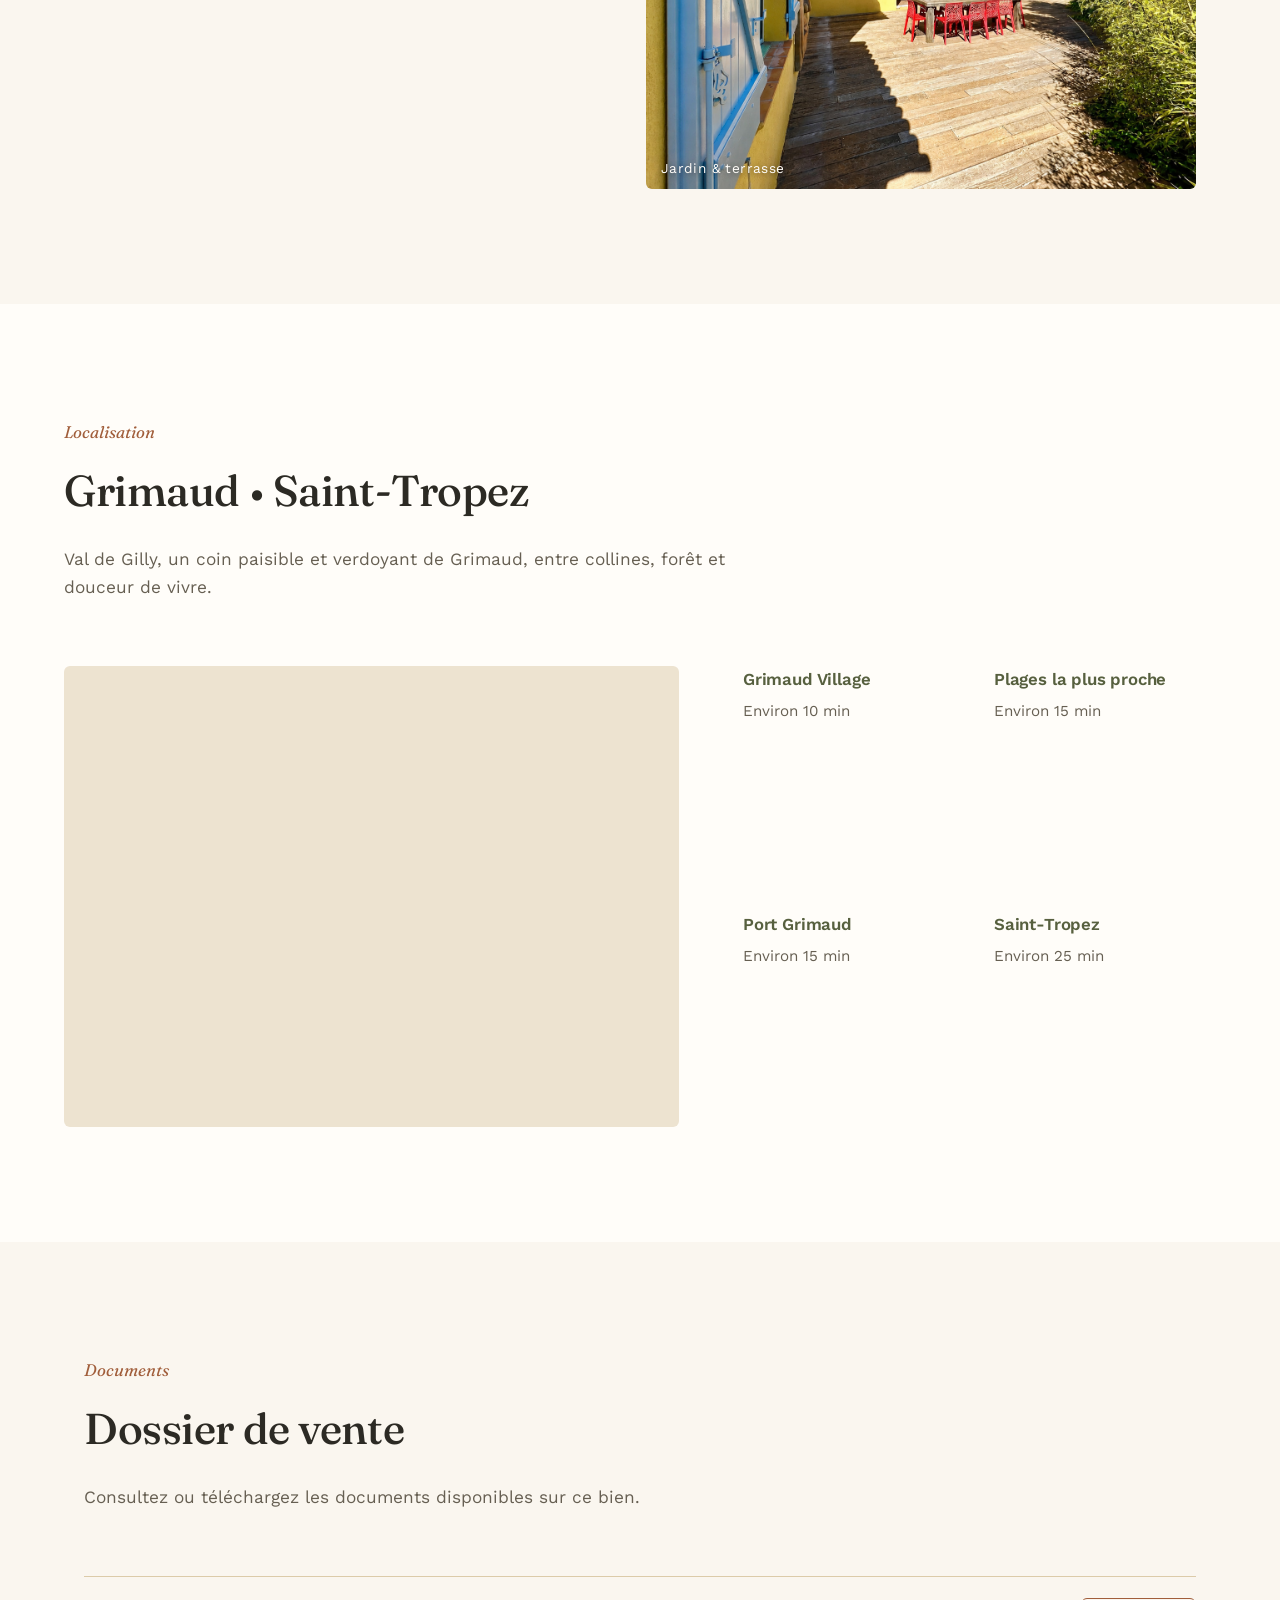
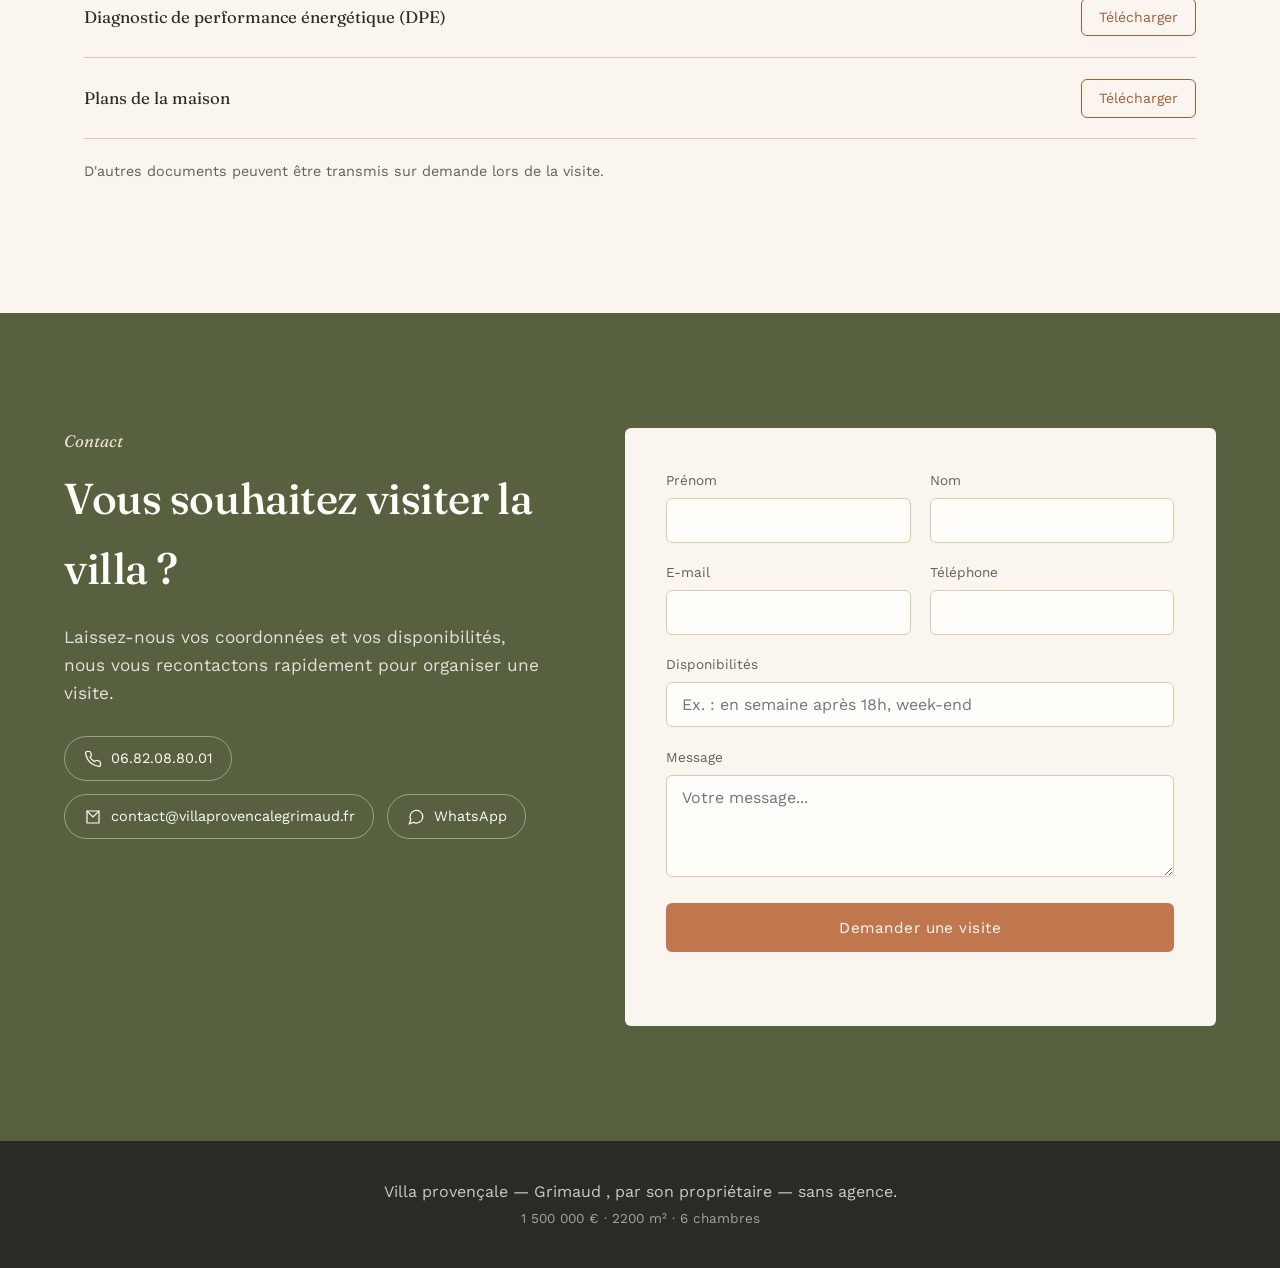
==== commit 2f24b4f7: "Update index.html" ====
--- a/index.html
+++ b/index.html
@@ -3,7 +3,7 @@
 <head>
 <meta charset="UTF-8">
 <meta name="viewport" content="width=device-width, initial-scale=1.0">
-<title>Villa provençale — Grimaud | Vente directe par le propriétaire</title>
+<title>Villa à vendre à Grimaud | Villa provençale avec piscine</title>
 <meta name="description" content="Villa provençale au cœur de la nature à vendre à Grimaud , 265 m² sur 900 m² de terrain, vendue directement par son propriétaire, sans agence. Visite sur demande.">
 <meta name="robots" content="index, follow">
 
@@ -17,7 +17,7 @@
 <!-- Twitter / réseaux sociaux : améliore l'aperçu quand le lien est partagé -->
 <meta name="twitter:card" content="summary_large_image">
 <meta name="twitter:title" content="Villa provençale — Grimaud Golf de St-Tropez">
-<meta name="twitter:description" content="265 m² · 6 chambres · 900 m² de terrain. Vente directe, sans agence.">
+<meta name="twitter:description" content="241 m² · 6 chambres · 2200 m² de terrain. Vente directe, sans agence.">
 <meta name="twitter:image" content="images/hero.jpg">
 
 <!-- Couleur de la barre de navigateur sur mobile (Chrome Android / Safari iOS) -->
@@ -35,7 +35,7 @@
   "@context": "https://schema.org",
   "@type": "SingleFamilyResidence",
   "name": "Maison à vendre — Grimaud · Golfe de Saint-Tropez",
-  "description": "Villa provençale au cœur de la nature À Grimaud, dans un environnement calme et verdoyant, cette charmante propriété offre un cadre de vie rare entre nature, authenticité et douceur de vivre provençale.La propriété se compose d’une villa principale d’environ 200 m² et d’une maison indépendante d’environ 60 m², idéale pour recevoir famille et amis ou pour préserver l’intimité de chacun. Entourée de verdure et agrémentée d’une belle piscine, la villa séduit par ses volumes généreux, ses espaces chaleureux et son atmosphère paisible, tout en restant à proximité du village de Grimaud et du Golfe de Saint-Tropez.",
+  "description": "Villa provençale au cœur de la nature À Grimaud, dans un environnement calme et verdoyant, cette charmante propriété offre un cadre de vie rare entre nature, authenticité et douceur de vivre provençale.La propriété se compose d’une villa principale d’environ 190 m² et d’une maison indépendante d’environ 50 m², idéale pour recevoir famille et amis ou pour préserver l’intimité de chacun. Entourée de verdure et agrémentée d’une belle piscine, la villa séduit par ses volumes généreux, ses espaces chaleureux et son atmosphère paisible, tout en restant à proximité du village de Grimaud et du Golfe de Saint-Tropez.",
   "address": {
     "@type": "PostalAddress",
     "addressLocality": "Grimaud",
@@ -128,7 +128,7 @@
       <div class="presentation-text">
         <p class="section-label">Un lieu de vie</p>
         <h2>Une propriété provençale entre nature et authenticité</h2>
-        <p class="lead">Implantée dans un environnement paisible et verdoyant à Grimaud, la propriété se compose d’une villa principale d’environ 200 m² et d’une maison indépendante d’environ 60 m². L’ensemble offre un cadre de vie chaleureux et préservé, où les espaces intérieurs s’ouvrent naturellement sur le jardin et la végétation environnante.</p>
+        <p class="lead"><p class="lead">À vendre à Grimaud, dans le Golfe de Saint-Tropez, cette villa provençale avec piscine se situe dans un environnement verdoyant et préservé. Avec 241 m² de surface habitable et environ 2 200 m² de terrain, cette propriété comprend une maison principale et une dépendance indépendante. Ses 6 chambres, ses espaces de vie lumineux et sa piscine à l’abri des regards en font une villa familiale de caractère à Grimaud. Vente directe par le propriétaire, sans agence.</p></p>
         <a href="#villa" class="text-link">Découvrir la villa en détail</a>
       </div>
     </div>
